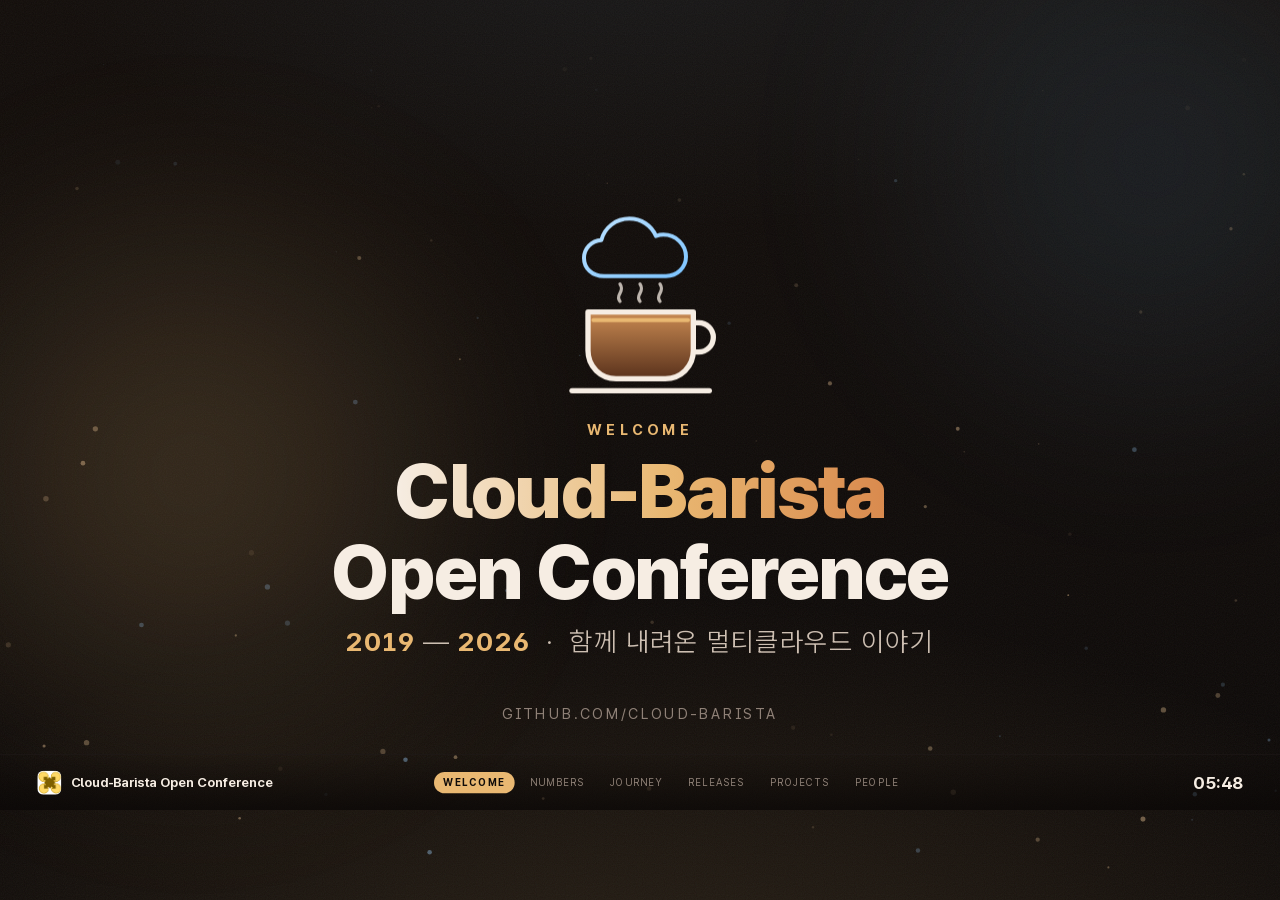
==== index.html @ fbcf21e3 "Add Cloud-Barista conference opening loop animation A self-contained, offline-capable web show for t" ====
<!doctype html>
<html lang="ko">
<head>
  <meta charset="utf-8">
  <meta name="viewport" content="width=device-width, initial-scale=1">
  <title>Cloud-Barista Journey</title>
  <link rel="icon" href="assets/org.png">
  <link rel="stylesheet" href="css/show.css">
</head>
<body>
  <div id="bg"><div class="blob b1"></div><div class="blob b2"></div><canvas></canvas><div class="grain"></div></div>
  <div id="stage"><div id="hud"></div></div>
  <div id="loading">LOADING</div>

  <script src="config.js"></script>
  <script src="data/data.js"></script>
  <script src="data/curated.js"></script>
  <script src="js/engine.js"></script>
  <script src="js/model.js"></script>
  <script src="js/scenes.js"></script>
  <script>
    (function () {
      if (!window.CB_GITHUB) {
        document.getElementById("loading").textContent = "data/data.js 가 없습니다 — python3 scripts/collect.py 를 먼저 실행하세요";
        return;
      }
      const model = ShowModel.build(window.CB_GITHUB, window.CB_CURATED);
      const show = ShowScenes.build(model, window.CB_CONFIG);
      Show.run({ cfg: window.CB_CONFIG, ...show });
    })();
  </script>
</body>
</html>
---- css/show.css ----
@font-face {
  font-family: "Pretendard";
  src: url("../assets/fonts/PretendardVariable.woff2") format("woff2-variations");
  font-weight: 45 920;
  font-display: block;
}

@property --glow {
  syntax: "<color>";
  inherits: true;
  initial-value: #e9b872;
}

:root {
  --bg: #0f0b09;
  --bg-2: #1a120d;
  --ink: #f6ede3;
  --ink-2: #cdbfb2;
  --ink-3: #8f8177;
  --line: rgba(246, 237, 227, 0.12);
  --line-2: rgba(246, 237, 227, 0.06);
  --card: rgba(246, 237, 227, 0.045);
  --crema: #e9b872;
  --caramel: #d98a4e;
  --cloud: #7cc4ff;
  --accent: var(--crema);
  --glow: #e9b872;
  --ease-out: cubic-bezier(0.16, 1, 0.3, 1);
  --font: "Pretendard", "Apple SD Gothic Neo", "Noto Sans KR", system-ui, sans-serif;
  --mono: ui-monospace, "SF Mono", Menlo, Consolas, monospace;
  transition: --glow 2.4s ease;
}

* { box-sizing: border-box; margin: 0; padding: 0; }

html, body {
  width: 100%;
  height: 100%;
  overflow: hidden;
  background: var(--bg);
  color: var(--ink);
  font-family: var(--font);
  -webkit-font-smoothing: antialiased;
  font-feature-settings: "ss06";
  word-break: keep-all;
}

body.idle { cursor: none; }

/* ---------- background ---------- */
#bg {
  position: fixed;
  inset: 0;
  overflow: hidden;
  background:
    radial-gradient(120% 90% at 50% 120%, color-mix(in oklab, var(--glow) 16%, transparent), transparent 60%),
    radial-gradient(80% 60% at 50% -10%, rgba(124, 196, 255, 0.07), transparent 60%),
    linear-gradient(180deg, #120d0a 0%, var(--bg) 55%, #0b0807 100%);
}
#bg .blob {
  position: absolute;
  width: 60vmax;
  height: 60vmax;
  border-radius: 50%;
  filter: blur(80px);
  opacity: 0.22;
  will-change: transform;
}
#bg .blob.b1 { background: radial-gradient(circle, var(--glow), transparent 65%); left: -15vmax; top: 10vh; animation: drift1 46s ease-in-out infinite alternate; }
#bg .blob.b2 { background: radial-gradient(circle, #7cc4ff, transparent 65%); right: -20vmax; top: -25vh; opacity: 0.12; animation: drift2 58s ease-in-out infinite alternate; }
#bg canvas { position: absolute; inset: 0; width: 100%; height: 100%; }
#bg .grain {
  position: absolute;
  inset: 0;
  opacity: 0.06;
  background-image: url("data:image/svg+xml;utf8,<svg xmlns='http://www.w3.org/2000/svg' width='160' height='160'><filter id='n'><feTurbulence type='fractalNoise' baseFrequency='0.9' numOctaves='2' stitchTiles='stitch'/></filter><rect width='100%' height='100%' filter='url(%23n)'/></svg>");
}
@keyframes drift1 { to { transform: translate(30vw, -20vh) scale(1.2); } }
@keyframes drift2 { to { transform: translate(-25vw, 30vh) scale(0.9); } }

/* ---------- stage (fixed 1920x1080, scaled to fit) ---------- */
#stage {
  position: absolute;
  left: 50%;
  top: 50%;
  width: 1920px;
  height: 1080px;
  transform-origin: 0 0;
}
.scene {
  position: absolute;
  inset: 0;
  padding: 88px 104px 120px;
}

/* ---------- loading ---------- */
#loading {
  position: fixed;
  inset: 0;
  display: grid;
  place-items: center;
  color: var(--ink-3);
  font-size: 18px;
  letter-spacing: 0.3em;
  transition: opacity 0.6s;
}

/* ---------- HUD ---------- */
#hud {
  position: absolute;
  left: 0;
  right: 0;
  bottom: 0;
  height: 84px;
  padding: 0 56px;
  display: flex;
  align-items: center;
  gap: 28px;
  font-size: 20px;
  color: var(--ink-2);
  border-top: 1px solid var(--line-2);
  background: linear-gradient(0deg, rgba(10, 7, 6, 0.75), rgba(10, 7, 6, 0));
  z-index: 10;
  transition: opacity 0.6s;
}
#hud.hidden { opacity: 0; }
#hud .brand { display: flex; align-items: center; gap: 14px; font-weight: 650; color: var(--ink); white-space: nowrap; }
#hud .brand img { width: 36px; height: 36px; border-radius: 9px; }
#hud .brand .sub { font-weight: 450; color: var(--ink-3); }
#hud .sections { flex: 1; display: flex; justify-content: center; gap: 10px; }
#hud .sections span {
  font-size: 15px;
  letter-spacing: 0.14em;
  text-transform: uppercase;
  padding: 7px 14px;
  border-radius: 999px;
  color: var(--ink-3);
  transition: color 0.5s, background 0.5s;
}
#hud .sections span.on { color: var(--bg); background: var(--accent); font-weight: 700; }
#hud .clock { font-variant-numeric: tabular-nums; white-space: nowrap; text-align: right; min-width: 260px; }
#hud .clock b { color: var(--ink); font-weight: 700; font-size: 26px; margin-left: 10px; }
#hud .paused { color: var(--crema); letter-spacing: 0.2em; font-size: 14px; display: none; }
#hud.is-paused .paused { display: inline; }

/* ---------- shared type ---------- */
.kicker {
  font-size: 22px;
  font-weight: 700;
  letter-spacing: 0.32em;
  text-transform: uppercase;
  color: var(--accent);
}
.h1 { font-size: 76px; font-weight: 800; letter-spacing: -0.02em; line-height: 1.12; }
.h2 { font-size: 56px; font-weight: 780; letter-spacing: -0.02em; line-height: 1.15; }
.lead { font-size: 30px; font-weight: 450; color: var(--ink-2); line-height: 1.45; }
.muted { color: var(--ink-3); }
.mono { font-family: var(--mono); }
.num { font-variant-numeric: tabular-nums; }

.head { display: flex; flex-direction: column; gap: 14px; }
.head .h1, .head .h2 { margin-top: 2px; }

/* avatar */
.av {
  position: relative;
  border-radius: 50%;
  overflow: hidden;
  background: #2a201a;
  flex: none;
  box-shadow: 0 0 0 2px rgba(246, 237, 227, 0.14);
}
.av img { width: 100%; height: 100%; object-fit: cover; display: block; }
.av .ini {
  position: absolute; inset: 0; display: grid; place-items: center;
  font-weight: 700; color: var(--ink-2);
}

/* cup icon */
.cup { display: block; overflow: visible; }
.cup .steam path { animation: steam 3.2s ease-in-out infinite; transform-box: fill-box; }
.cup .steam path:nth-child(2) { animation-delay: -1.1s; }
.cup .steam path:nth-child(3) { animation-delay: -2.2s; }
@keyframes steam {
  0% { opacity: 0; transform: translateY(6px) scaleY(0.8); }
  40% { opacity: 0.9; }
  100% { opacity: 0; transform: translateY(-10px) scaleY(1.1); }
}

/* ---------- intro / outro ---------- */
.s-intro, .s-outro { display: flex; flex-direction: column; align-items: center; justify-content: center; text-align: center; gap: 22px; padding-bottom: 150px; }
.s-intro .hero-cup, .s-outro .hero-cup { width: 300px; height: 300px; margin-bottom: 8px; }
.s-intro .title { font-size: 112px; font-weight: 850; letter-spacing: -0.03em; line-height: 1.05; }
.s-intro .title .w { display: inline-block; white-space: pre; }
.s-intro .title .grad, .s-outro .grad {
  background: linear-gradient(90deg, #f6ede3 0%, var(--crema) 55%, var(--caramel) 100%);
  -webkit-background-clip: text; background-clip: text; color: transparent;
}
.s-intro .meta { font-size: 30px; color: var(--ink-2); font-weight: 500; display: flex; gap: 22px; align-items: center; }
.s-intro .meta .dot { width: 6px; height: 6px; border-radius: 50%; background: var(--ink-3); }
.s-intro .years { font-size: 40px; font-weight: 300; color: var(--ink-2); letter-spacing: 0.04em; }
.s-intro .years b { font-weight: 700; color: var(--crema); }
.s-intro .url { position: absolute; bottom: 132px; font-size: 22px; letter-spacing: 0.18em; color: var(--ink-3); }

.s-outro .big { font-size: 96px; font-weight: 820; letter-spacing: -0.02em; line-height: 1.1; }
.s-outro .count { font-size: 150px; font-weight: 800; font-variant-numeric: tabular-nums; letter-spacing: -0.02em; color: var(--crema); line-height: 1; }
.s-outro .thanks { font-size: 30px; color: var(--ink-2); }
.s-outro .thanks b { color: var(--ink); }
.s-outro .faces { display: flex; justify-content: center; margin-top: 10px; }
.s-outro .faces .av { width: 56px; height: 56px; margin-left: -12px; box-shadow: 0 0 0 3px var(--bg); }

/* ---------- numbers ---------- */
.s-numbers .grid {
  margin-top: 64px;
  display: grid;
  grid-template-columns: repeat(3, 1fr);
  gap: 28px;
}
.stat {
  position: relative;
  padding: 40px 44px 36px;
  border-radius: 28px;
  background: var(--card);
  border: 1px solid var(--line-2);
  overflow: hidden;
}
.stat::before {
  content: ""; position: absolute; left: 0; top: 0; bottom: 0; width: 5px;
  background: var(--tint, var(--crema)); opacity: 0.9;
}
.stat .v { font-size: 124px; font-weight: 800; letter-spacing: -0.03em; line-height: 1; font-variant-numeric: tabular-nums; }
.stat .v small { font-size: 52px; font-weight: 700; margin-left: 6px; color: var(--ink-2); }
.stat .k { margin-top: 18px; font-size: 32px; font-weight: 700; }
.stat .d { margin-top: 8px; font-size: 22px; color: var(--ink-3); }

/* ---------- activity chart ---------- */
.s-activity .top { display: flex; justify-content: space-between; align-items: flex-end; }
.s-activity .total { text-align: right; }
.s-activity .total .v { font-size: 88px; font-weight: 800; font-variant-numeric: tabular-nums; letter-spacing: -0.02em; line-height: 1; }
.s-activity .total .k { font-size: 22px; color: var(--ink-3); margin-top: 8px; }
.s-activity .total .when { color: var(--crema); font-weight: 700; }
.s-activity svg { position: absolute; left: 0; top: 0; overflow: visible; }
.s-activity .axis text { fill: var(--ink-3); font-size: 20px; font-family: var(--font); }
.s-activity .axis .year { fill: var(--ink-2); font-size: 24px; font-weight: 650; }
.s-activity .grid line { stroke: rgba(246, 237, 227, 0.08); stroke-width: 1; }
.s-activity .rel line { stroke: rgba(246, 237, 227, 0.22); stroke-width: 1.5; stroke-dasharray: 3 6; }
.s-activity .rel text { font-family: var(--font); }
.s-activity .rel .rn { fill: var(--ink); font-size: 21px; font-weight: 700; }
.s-activity .rel .rv { fill: var(--ink-3); font-size: 16px; font-weight: 500; }
.s-activity .peak text { fill: var(--ink); font-size: 22px; font-weight: 650; font-family: var(--font); }

/* ---------- year ---------- */
.s-year .strip {
  position: absolute; left: 104px; right: 104px; top: 64px; height: 40px;
  display: flex; justify-content: space-between; align-items: center;
}
.s-year .strip::before { content: ""; position: absolute; left: 0; right: 0; top: 50%; height: 1px; background: var(--line); }
.s-year .strip span {
  position: relative; font-size: 20px; font-weight: 600; color: var(--ink-3);
  padding: 4px 14px; border-radius: 999px; background: var(--bg-2); font-variant-numeric: tabular-nums;
}
.s-year .strip span.past { color: var(--ink-2); }
.s-year .strip span.on { color: var(--bg); background: var(--accent); font-weight: 800; }
.s-year .cols { position: absolute; left: 104px; right: 104px; top: 150px; bottom: 120px; display: grid; grid-template-columns: 640px 1fr; gap: 72px; }
.s-year .left { display: flex; flex-direction: column; }
.s-year .yr { font-size: 236px; font-weight: 850; letter-spacing: -0.05em; line-height: 0.9; display: flex; overflow: hidden; padding-bottom: 12px; }
.s-year .yr span { display: inline-block; background: linear-gradient(180deg, var(--ink) 20%, var(--accent)); -webkit-background-clip: text; background-clip: text; color: transparent; }
.s-year .era { margin-top: 18px; font-size: 52px; font-weight: 780; letter-spacing: -0.02em; line-height: 1.2; }
.s-year .line { margin-top: 16px; font-size: 26px; color: var(--ink-2); line-height: 1.5; }
.s-year .rels { margin-top: 32px; display: flex; flex-direction: column; gap: 14px; }
.rel-chip { display: flex; align-items: center; gap: 18px; padding: 14px 22px 14px 16px; border-radius: 20px; background: var(--card); border: 1px solid var(--line-2); }
.rel-chip .cup { width: 54px; height: 54px; }
.rel-chip .nm { font-size: 30px; font-weight: 750; }
.rel-chip .ko { font-size: 20px; color: var(--ink-3); margin-left: 8px; font-weight: 500; }
.rel-chip .vd { margin-left: auto; text-align: right; font-size: 20px; color: var(--ink-2); font-variant-numeric: tabular-nums; }
.rel-chip .vd b { display: block; font-size: 24px; color: var(--ink); }
.s-year .confs { margin-top: 16px; display: flex; flex-wrap: wrap; gap: 10px; }
.conf-chip { font-size: 18px; padding: 8px 16px; border-radius: 999px; border: 1px solid var(--line); color: var(--ink-2); }
.conf-chip b { color: var(--accent); margin-right: 6px; }
.conf-chip.now { border-color: var(--accent); color: var(--ink); }

.s-year .right { display: flex; flex-direction: column; gap: 22px; min-height: 0; }
.sec-h { display: flex; align-items: baseline; gap: 16px; font-size: 22px; font-weight: 700; letter-spacing: 0.2em; text-transform: uppercase; color: var(--ink-3); }
.sec-h b { font-size: 40px; letter-spacing: 0; color: var(--ink); font-variant-numeric: tabular-nums; }
.sec-h .rule { flex: 1; height: 1px; background: var(--line); align-self: center; }
.s-year .repos { display: grid; grid-template-columns: 1fr 1fr; gap: 12px 28px; }
.repo-row { min-width: 0; display: flex; flex-direction: column; gap: 4px; padding: 12px 0 12px 20px; border-left: 3px solid var(--fam, var(--accent)); }
.repo-row .t { font-size: 26px; font-weight: 750; display: flex; align-items: baseline; gap: 12px; white-space: nowrap; min-width: 0; }
.repo-row .t .s { font-size: 16px; font-weight: 500; color: var(--ink-3); font-family: var(--mono); overflow: hidden; text-overflow: ellipsis; }
.repo-row .d { font-size: 19px; color: var(--ink-2); white-space: nowrap; overflow: hidden; text-overflow: ellipsis; }
.more { font-size: 20px; color: var(--ink-3); }
.s-year .people { display: flex; flex-wrap: wrap; gap: 18px 14px; align-content: flex-start; }
.person { display: flex; flex-direction: column; align-items: center; gap: 8px; width: var(--cell, 96px); }
.person .n { font-size: 15px; color: var(--ink-2); max-width: 100%; white-space: nowrap; overflow: hidden; text-overflow: ellipsis; text-align: center; }

/* ---------- menu board ---------- */
.s-menu .board {
  margin-top: 44px;
  display: grid; grid-template-columns: 1fr 1fr; gap: 80px;
  padding: 44px 60px;
  border-radius: 32px;
  background: linear-gradient(180deg, rgba(40, 46, 40, 0.55), rgba(26, 30, 26, 0.55));
  border: 1px solid rgba(246, 237, 227, 0.1);
  box-shadow: inset 0 0 120px rgba(0, 0, 0, 0.35);
}
.s-menu .col h3 { font-size: 26px; font-weight: 800; letter-spacing: 0.3em; color: var(--crema); margin-bottom: 18px; display: flex; justify-content: space-between; }
.s-menu .col h3 span { color: var(--ink-3); letter-spacing: 0.1em; font-weight: 600; font-size: 20px; }
.s-menu .item { display: flex; align-items: center; gap: 18px; padding: 9px 0; }
.s-menu .item .cup { width: 52px; height: 52px; }
.s-menu .item .nm { font-size: 32px; font-weight: 750; white-space: nowrap; }
.s-menu .item .ko { font-size: 19px; color: var(--ink-3); margin-left: 4px; white-space: nowrap; }
.s-menu .item .lead-dots { flex: 1; border-bottom: 2px dotted rgba(246, 237, 227, 0.18); transform: translateY(8px); min-width: 20px; }
.s-menu .item .v { font-size: 28px; font-weight: 700; font-variant-numeric: tabular-nums; }
.s-menu .item .dt { font-size: 19px; color: var(--ink-3); font-variant-numeric: tabular-nums; min-width: 84px; text-align: right; }
.s-menu .item.latest .nm { color: var(--rc); }
.s-menu .badge { font-size: 14px; font-weight: 800; letter-spacing: 0.16em; padding: 5px 10px; border-radius: 8px; background: var(--rc); color: var(--bg); }
.s-menu .foot { margin-top: 26px; font-size: 22px; color: var(--ink-3); text-align: center; }

/* ---------- family ---------- */
.s-family .head { flex-direction: row; align-items: flex-end; justify-content: space-between; }
.s-family .head .l { display: flex; flex-direction: column; gap: 12px; max-width: 1300px; }
.s-family .head .r { text-align: right; font-size: 22px; color: var(--ink-3); white-space: nowrap; }
.s-family .head .r b { display: block; font-size: 64px; color: var(--ink); font-weight: 800; font-variant-numeric: tabular-nums; line-height: 1; }
.s-family .cards { position: absolute; left: 104px; right: 104px; top: 330px; bottom: 120px; display: grid; gap: 22px; }
.card {
  position: relative;
  display: flex; flex-direction: column;
  padding: 26px 28px 22px;
  border-radius: 24px;
  background: var(--card);
  border: 1px solid var(--line-2);
  overflow: hidden;
  transition: border-color 0.5s, background 0.5s, transform 0.5s var(--ease-out);
}
.card::before { content: ""; position: absolute; left: 0; right: 0; top: 0; height: 4px; background: var(--fam); opacity: 0.85; }
.card.lit { border-color: color-mix(in oklab, var(--fam) 70%, transparent); background: color-mix(in oklab, var(--fam) 9%, transparent); transform: translateY(-6px); }
.card .t { font-size: 32px; font-weight: 780; letter-spacing: -0.01em; display: flex; align-items: center; gap: 12px; white-space: nowrap; min-width: 0; }
.card .t .tt { overflow: hidden; text-overflow: ellipsis; min-width: 0; }
.card .t .tag { flex: none; }
.card .tag.new { color: var(--bg); background: var(--fam); border-color: transparent; }
.card > .m { margin-top: 6px; }
.card .d { margin-top: 14px; font-size: 21px; color: var(--ink-2); line-height: 1.45; display: -webkit-box; -webkit-line-clamp: 2; -webkit-box-orient: vertical; overflow: hidden; }
.card .f { margin-top: auto; padding-top: 14px; display: flex; align-items: center; justify-content: space-between; gap: 12px; }
.card .stack { display: flex; align-items: center; padding-left: 10px; }
.card .stack .av { width: 40px; height: 40px; margin-left: -10px; box-shadow: 0 0 0 3px #19120e; }
.card .stack .plus { margin-left: 10px; font-size: 18px; color: var(--ink-3); font-weight: 600; }
.card .m { font-size: 18px; color: var(--ink-3); white-space: nowrap; overflow: hidden; text-overflow: ellipsis; font-variant-numeric: tabular-nums; }
.card .m b { color: var(--ink-2); font-weight: 650; }
.card .cnt { font-size: 17px; color: var(--ink-3); white-space: nowrap; }
.tag { font-size: 12px; font-weight: 800; letter-spacing: 0.14em; padding: 4px 8px; border-radius: 6px; border: 1px solid var(--line); color: var(--ink-3); }
.cards.compact .card { padding: 20px 22px 18px; }
.cards.compact .card .t { font-size: 25px; }
.cards.compact .card .d { font-size: 18px; margin-top: 8px; }
.cards.compact .card .stack .av { width: 32px; height: 32px; }

/* ---------- spotlight ---------- */
.s-spot { display: grid; grid-template-columns: 720px 1fr; gap: 96px; padding-top: 110px; }
.s-spot .l { display: flex; flex-direction: column; gap: 18px; }
.s-spot .name { font-size: 104px; font-weight: 850; letter-spacing: -0.03em; line-height: 1.05; margin-top: 6px; white-space: nowrap; }
.s-spot .desc { font-size: 32px; color: var(--ink-2); line-height: 1.45; margin-top: 8px; }
.s-spot .facts { margin-top: 36px; display: grid; grid-template-columns: 1fr 1fr; gap: 26px 32px; }
.s-spot .fact .v { font-size: 64px; font-weight: 800; font-variant-numeric: tabular-nums; line-height: 1; letter-spacing: -0.02em; }
.s-spot .fact .k { font-size: 21px; color: var(--ink-3); margin-top: 8px; }
.s-spot .r { display: flex; flex-direction: column; }
.s-spot .bars { margin-top: 28px; display: flex; flex-direction: column; gap: 14px; }
.bar-row { display: grid; grid-template-columns: 52px 250px 1fr; align-items: center; gap: 18px; }
.bar-row .av { width: 52px; height: 52px; }
.bar-row .who { min-width: 0; }
.bar-row .who .n { font-size: 23px; font-weight: 700; white-space: nowrap; overflow: hidden; text-overflow: ellipsis; }
.bar-row .who .l2 { font-size: 15px; color: var(--ink-3); font-family: var(--mono); white-space: nowrap; overflow: hidden; text-overflow: ellipsis; }
.bar-row .track { position: relative; height: 18px; display: flex; align-items: center; gap: 14px; }
.bar-row .fill { height: 18px; border-radius: 0 4px 4px 0; background: var(--fam, var(--crema)); width: 0; }
.bar-row .val { font-size: 21px; color: var(--ink-2); font-variant-numeric: tabular-nums; white-space: nowrap; font-weight: 600; }

/* ---------- wall ---------- */
.s-wall .head { flex-direction: row; justify-content: space-between; align-items: flex-end; }
.s-wall .ticker { text-align: right; }
.s-wall .ticker .y { font-size: 96px; font-weight: 850; color: var(--crema); font-variant-numeric: tabular-nums; line-height: 1; letter-spacing: -0.03em; }
.s-wall .ticker .c { font-size: 22px; color: var(--ink-3); margin-top: 6px; font-variant-numeric: tabular-nums; }
.s-wall .wall { position: absolute; left: 104px; right: 104px; top: 280px; bottom: 112px; }
.s-wall .wall .av { position: absolute; transition: transform 0.6s var(--ease-out), opacity 0.6s, box-shadow 0.6s; }
.s-wall .wall.focus .av { opacity: 0.35; }
.s-wall .wall.focus .av.hot { opacity: 1; transform: scale(1.7); z-index: 2; box-shadow: 0 0 0 3px var(--crema), 0 12px 40px rgba(0, 0, 0, 0.6); }
.s-wall .tag-card {
  position: absolute; z-index: 5; pointer-events: none;
  padding: 16px 24px; border-radius: 18px;
  background: rgba(24, 17, 13, 0.94); border: 1px solid rgba(233, 184, 114, 0.45);
  box-shadow: 0 18px 50px rgba(0, 0, 0, 0.55);
  white-space: nowrap;
  transition: opacity 0.4s;
}
.s-wall .tag-card .n { font-size: 30px; font-weight: 780; }
.s-wall .tag-card .l { font-size: 18px; color: var(--ink-3); font-family: var(--mono); margin-top: 2px; }
.s-wall .tag-card .m { font-size: 19px; color: var(--ink-2); margin-top: 8px; }
.s-wall .tag-card .m b { color: var(--crema); }
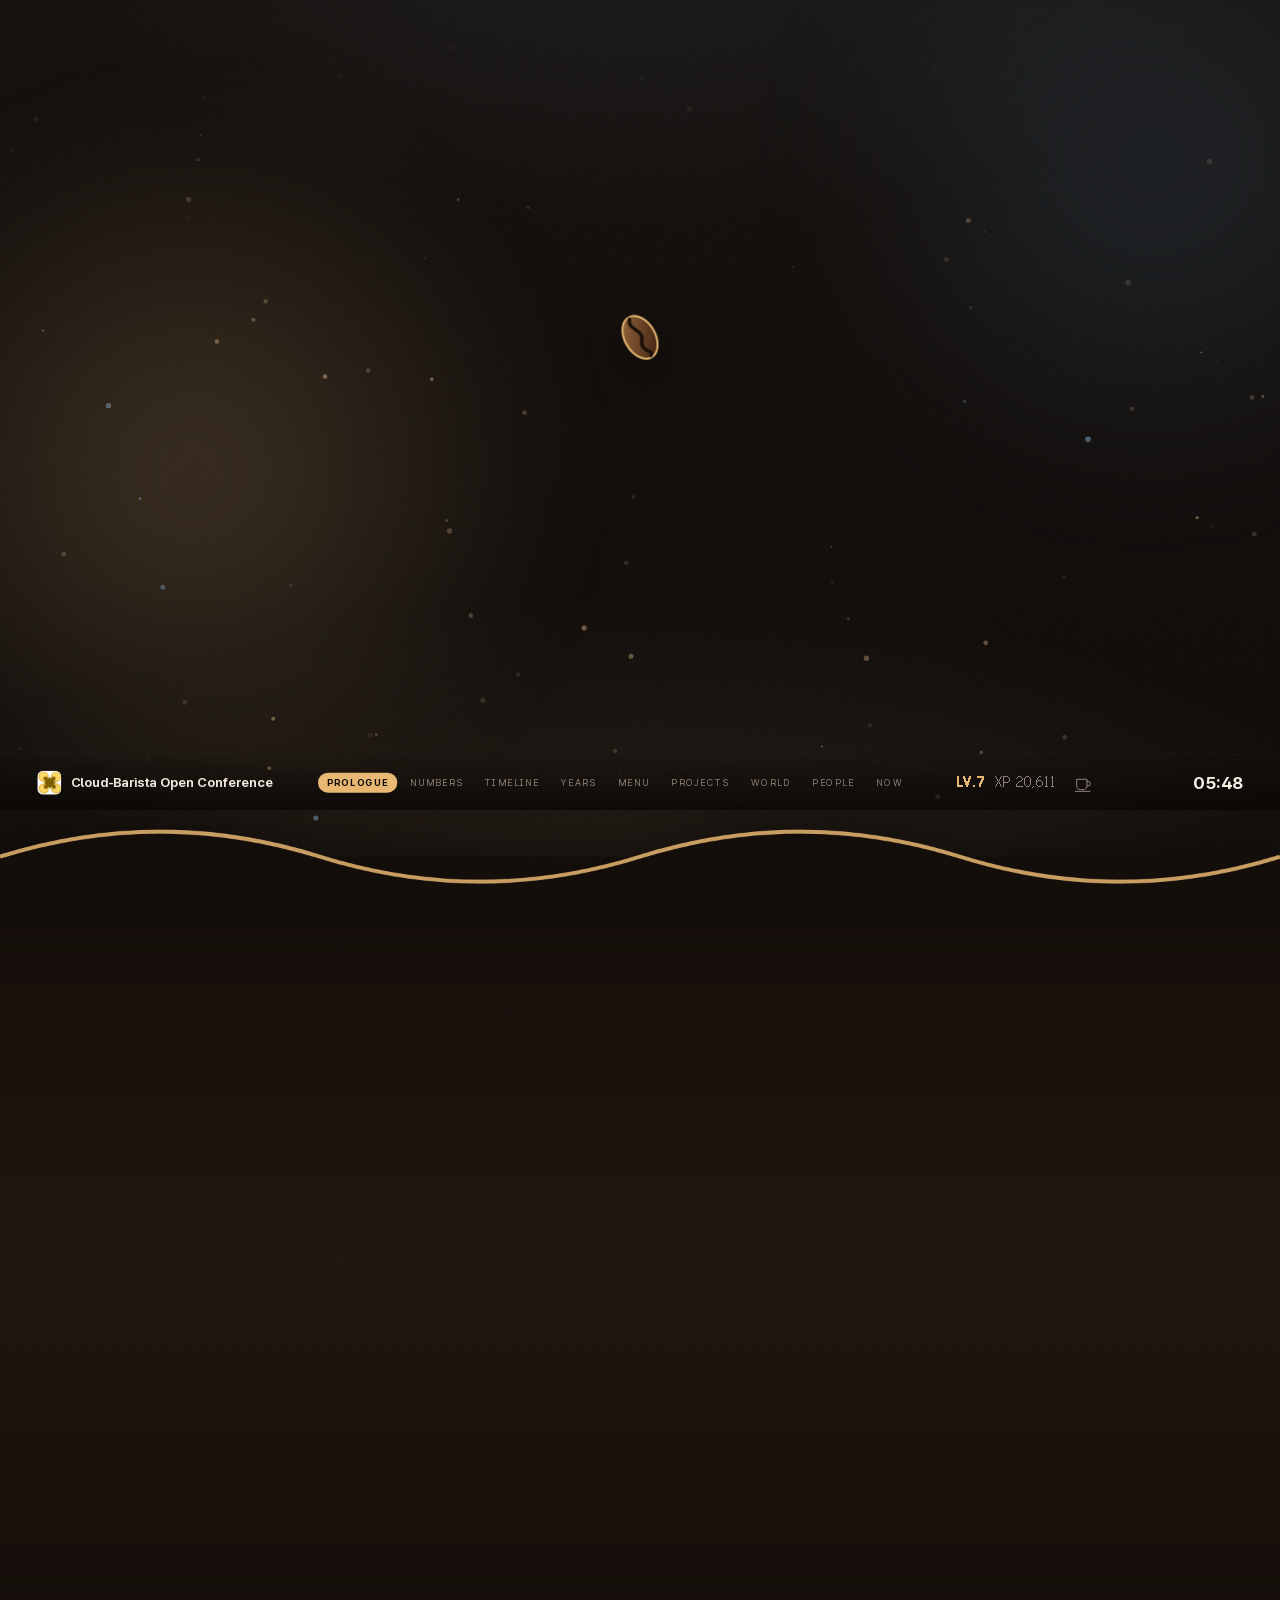
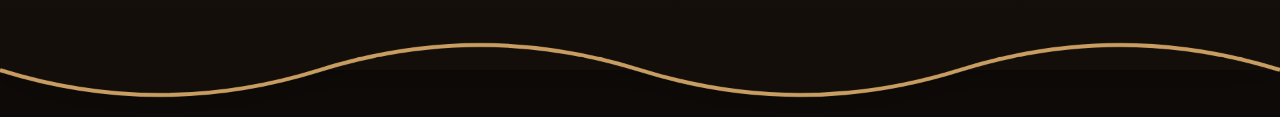
==== commit da1fe829: "Turn the show into a game: Cloud-Barista World and RPG framing - New "Cloud-Barista World" scene (js" ====
--- a/index.html
+++ b/index.html
@@ -17,6 +17,7 @@
   <script src="data/curated.js"></script>
   <script src="js/engine.js"></script>
   <script src="js/model.js"></script>
+  <script src="js/world.js"></script>
   <script src="js/scenes.js"></script>
   <script>
     (function () {
--- a/css/show.css
+++ b/css/show.css
@@ -4,6 +4,10 @@
   font-weight: 45 920;
   font-display: block;
 }
+
+/* Korean pixel font for the game UI (Galmuri, OFL-1.1) */
+@font-face { font-family: "Galmuri11"; src: url("../assets/fonts/Galmuri11.woff2") format("woff2"); font-weight: 400; font-display: block; }
+@font-face { font-family: "Galmuri11"; src: url("../assets/fonts/Galmuri11-Bold.woff2") format("woff2"); font-weight: 700; font-display: block; }
 
 @property --glow {
   syntax: "<color>";
@@ -77,6 +81,7 @@
 }
 @keyframes drift1 { to { transform: translate(30vw, -20vh) scale(1.2); } }
 @keyframes drift2 { to { transform: translate(-25vw, 30vh) scale(0.9); } }
+@keyframes blink { 50% { opacity: 0; } }
 
 /* ---------- stage (fixed 1920x1080, scaled to fit) ---------- */
 #stage {
@@ -92,6 +97,23 @@
   inset: 0;
   padding: 88px 104px 120px;
 }
+
+/* ---------- liquid wipe ---------- */
+#wipe {
+  position: absolute;
+  left: 0;
+  top: 0;
+  width: 1920px;
+  z-index: 20;
+  pointer-events: none;
+  will-change: transform;
+  filter: drop-shadow(0 -10px 40px rgba(0, 0, 0, 0.5));
+}
+#wipe .wave { display: block; width: 1920px; height: 140px; }
+#wipe .wave path { fill: #140e0a; }
+#wipe .wave .foam { stroke: var(--crema); stroke-width: 6; stroke-opacity: 0.85; }
+#wipe .wave.flip { transform: scaleY(-1); }
+#wipe .body { height: 1080px; background: linear-gradient(180deg, #140e0a, #221710 50%, #140e0a); }
 
 /* ---------- loading ---------- */
 #loading {
@@ -115,7 +137,7 @@
   padding: 0 56px;
   display: flex;
   align-items: center;
-  gap: 28px;
+  gap: 24px;
   font-size: 20px;
   color: var(--ink-2);
   border-top: 1px solid var(--line-2);
@@ -127,36 +149,64 @@
 #hud .brand { display: flex; align-items: center; gap: 14px; font-weight: 650; color: var(--ink); white-space: nowrap; }
 #hud .brand img { width: 36px; height: 36px; border-radius: 9px; }
 #hud .brand .sub { font-weight: 450; color: var(--ink-3); }
-#hud .sections { flex: 1; display: flex; justify-content: center; gap: 10px; }
+#hud .sections { flex: 1; display: flex; justify-content: center; gap: 6px; }
 #hud .sections span {
-  font-size: 15px;
+  font-size: 14px;
   letter-spacing: 0.14em;
   text-transform: uppercase;
-  padding: 7px 14px;
+  padding: 7px 13px;
   border-radius: 999px;
   color: var(--ink-3);
   transition: color 0.5s, background 0.5s;
+  white-space: nowrap;
 }
 #hud .sections span.on { color: var(--bg); background: var(--accent); font-weight: 700; }
-#hud .clock { font-variant-numeric: tabular-nums; white-space: nowrap; text-align: right; min-width: 260px; }
+#hud .hudcup { width: 32px; height: 32px; color: var(--ink-3); flex: none; }
+#hud .hudcup .lq { fill: var(--accent); transition: transform 1.2s var(--ease-out), fill 0.6s; }
+#hud .clock { font-variant-numeric: tabular-nums; white-space: nowrap; text-align: right; min-width: 200px; }
 #hud .clock b { color: var(--ink); font-weight: 700; font-size: 26px; margin-left: 10px; }
 #hud .paused { color: var(--crema); letter-spacing: 0.2em; font-size: 14px; display: none; }
 #hud.is-paused .paused { display: inline; }
 
 /* ---------- shared type ---------- */
 .kicker {
+  font-family: "Galmuri11", var(--font);
   font-size: 22px;
   font-weight: 700;
-  letter-spacing: 0.32em;
+  letter-spacing: 0.22em;
   text-transform: uppercase;
   color: var(--accent);
 }
+#hud .lv { font-family: "Galmuri11", var(--font); font-size: 18px; color: var(--ink-3); white-space: nowrap; }
+#hud .lv b { color: var(--accent); font-weight: 700; margin-right: 6px; }
+
+/* game bits */
+.s-year .yrbox { position: relative; }
+.s-year .stamp {
+  position: absolute; left: 150px; top: 60px; opacity: 0;
+  font-family: "Galmuri11", var(--font); font-weight: 700; font-size: 66px; letter-spacing: 0.06em;
+  color: #ff7a9a; padding: 6px 22px; border: 6px solid #ff7a9a; border-radius: 14px;
+  transform: rotate(-12deg); text-shadow: 3px 3px 0 #3b1a22; box-shadow: 6px 6px 0 rgba(0, 0, 0, 0.45);
+  background: rgba(15, 11, 9, 0.55);
+}
+.s-prologue .press { font-family: "Galmuri11", var(--font); font-weight: 700; font-size: 28px; letter-spacing: 0.12em; color: #ffd36b; animation: blink 1.1s steps(1) infinite; margin-top: 10px; }
+.s-outro .tbc { font-family: "Galmuri11", var(--font); font-weight: 700; font-size: 30px; letter-spacing: 0.14em; color: #ffd36b; margin-top: 14px; animation: blink 1.2s steps(1) infinite; }
+.s-outro .ttl .next { font-family: "Galmuri11", var(--font); color: var(--crema); margin-right: 6px; }
+.s-crew .face { position: relative; }
+.s-crew .lv { position: absolute; left: 12px; top: 12px; font-family: "Galmuri11", var(--font); font-weight: 700; font-size: 16px; color: var(--bg); background: var(--crema); padding: 3px 8px; border-radius: 6px; box-shadow: 2px 2px 0 #3b2a1c; }
+.s-crew .cls { position: absolute; right: 12px; top: 12px; font-family: "Galmuri11", var(--font); font-size: 15px; color: var(--ink-2); }
+.s-crew .xp { width: 80%; height: 8px; margin-top: 8px; border-radius: 4px; background: rgba(246, 237, 227, 0.12); overflow: hidden; }
+.s-crew .xp i { display: block; height: 100%; background: linear-gradient(90deg, var(--crema), #ffd36b); border-radius: 4px; }
 .h1 { font-size: 76px; font-weight: 800; letter-spacing: -0.02em; line-height: 1.12; }
 .h2 { font-size: 56px; font-weight: 780; letter-spacing: -0.02em; line-height: 1.15; }
 .lead { font-size: 30px; font-weight: 450; color: var(--ink-2); line-height: 1.45; }
 .muted { color: var(--ink-3); }
 .mono { font-family: var(--mono); }
 .num { font-variant-numeric: tabular-nums; }
+.grad {
+  background: linear-gradient(90deg, #f6ede3 0%, var(--crema) 55%, var(--caramel) 100%);
+  -webkit-background-clip: text; background-clip: text; color: transparent;
+}
 
 .head { display: flex; flex-direction: column; gap: 14px; }
 .head .h1, .head .h2 { margin-top: 2px; }
@@ -181,41 +231,40 @@
 .cup .steam path { animation: steam 3.2s ease-in-out infinite; transform-box: fill-box; }
 .cup .steam path:nth-child(2) { animation-delay: -1.1s; }
 .cup .steam path:nth-child(3) { animation-delay: -2.2s; }
+.cup.hero .pour { transition: none; }
 @keyframes steam {
   0% { opacity: 0; transform: translateY(6px) scaleY(0.8); }
   40% { opacity: 0.9; }
   100% { opacity: 0; transform: translateY(-10px) scaleY(1.1); }
 }
 
-/* ---------- intro / outro ---------- */
-.s-intro, .s-outro { display: flex; flex-direction: column; align-items: center; justify-content: center; text-align: center; gap: 22px; padding-bottom: 150px; }
-.s-intro .hero-cup, .s-outro .hero-cup { width: 300px; height: 300px; margin-bottom: 8px; }
-.s-intro .title { font-size: 112px; font-weight: 850; letter-spacing: -0.03em; line-height: 1.05; }
-.s-intro .title .w { display: inline-block; white-space: pre; }
-.s-intro .title .grad, .s-outro .grad {
-  background: linear-gradient(90deg, #f6ede3 0%, var(--crema) 55%, var(--caramel) 100%);
-  -webkit-background-clip: text; background-clip: text; color: transparent;
-}
-.s-intro .meta { font-size: 30px; color: var(--ink-2); font-weight: 500; display: flex; gap: 22px; align-items: center; }
-.s-intro .meta .dot { width: 6px; height: 6px; border-radius: 50%; background: var(--ink-3); }
-.s-intro .years { font-size: 40px; font-weight: 300; color: var(--ink-2); letter-spacing: 0.04em; }
-.s-intro .years b { font-weight: 700; color: var(--crema); }
-.s-intro .url { position: absolute; bottom: 132px; font-size: 22px; letter-spacing: 0.18em; color: var(--ink-3); }
-
-.s-outro .big { font-size: 96px; font-weight: 820; letter-spacing: -0.02em; line-height: 1.1; }
-.s-outro .count { font-size: 150px; font-weight: 800; font-variant-numeric: tabular-nums; letter-spacing: -0.02em; color: var(--crema); line-height: 1; }
-.s-outro .thanks { font-size: 30px; color: var(--ink-2); }
-.s-outro .thanks b { color: var(--ink); }
-.s-outro .faces { display: flex; justify-content: center; margin-top: 10px; }
-.s-outro .faces .av { width: 56px; height: 56px; margin-left: -12px; box-shadow: 0 0 0 3px var(--bg); }
-
-/* ---------- numbers ---------- */
-.s-numbers .grid {
-  margin-top: 64px;
-  display: grid;
-  grid-template-columns: repeat(3, 1fr);
-  gap: 28px;
-}
+/* ---------- prologue ---------- */
+.s-prologue .ph {
+  position: absolute; inset: 0;
+  display: flex; flex-direction: column; align-items: center; justify-content: center;
+  text-align: center; gap: 22px; padding-bottom: 140px;
+}
+.s-prologue .bean { width: 92px; height: 92px; margin-bottom: 30px; filter: drop-shadow(0 24px 30px rgba(0, 0, 0, 0.55)); }
+.s-prologue .term { display: flex; flex-direction: column; gap: 22px; font-family: var(--mono); font-size: 30px; color: var(--ink-2); text-align: left; }
+.s-prologue .term .line { display: flex; gap: 40px; opacity: 0; white-space: pre; }
+.s-prologue .term .d { color: var(--crema); font-weight: 600; min-width: 200px; font-variant-numeric: tabular-nums; }
+.s-prologue .term .line.typing .t::after { content: "▍"; color: var(--crema); margin-left: 2px; animation: blink 0.8s steps(1) infinite; }
+.s-prologue .since { font-size: 38px; font-weight: 400; color: var(--ink-2); }
+.s-prologue .since b { font-size: 54px; font-weight: 800; color: var(--ink); margin-right: 2px; }
+.s-prologue .hero-cup { width: 250px; height: 250px; margin: 4px 0 6px; }
+.s-prologue .title { font-size: 104px; font-weight: 850; letter-spacing: -0.03em; line-height: 1.05; }
+.s-prologue .title .w { display: inline-block; white-space: pre; }
+.s-prologue .meta { font-size: 30px; color: var(--ink-2); font-weight: 500; display: flex; gap: 22px; align-items: center; }
+.s-prologue .meta .dot { width: 6px; height: 6px; border-radius: 50%; background: var(--ink-3); }
+.s-prologue .years { font-size: 36px; font-weight: 300; color: var(--ink-2); letter-spacing: 0.04em; }
+.s-prologue .years b { font-weight: 700; color: var(--crema); }
+.s-prologue .url { position: absolute; bottom: 132px; font-size: 22px; letter-spacing: 0.18em; color: var(--ink-3); }
+
+/* ---------- numbers: what's in the cup ---------- */
+.s-cup .cols { margin-top: 36px; display: grid; grid-template-columns: 560px 1fr; gap: 56px; align-items: center; }
+.s-cup .cupcol { display: grid; place-items: center; }
+.s-cup .big-cup { width: 540px; height: 540px; filter: drop-shadow(0 30px 50px rgba(0, 0, 0, 0.45)); }
+.s-cup .grid { display: grid; grid-template-columns: 1fr 1fr; gap: 22px; }
 .stat {
   position: relative;
   padding: 40px 44px 36px;
@@ -232,8 +281,13 @@
 .stat .v small { font-size: 52px; font-weight: 700; margin-left: 6px; color: var(--ink-2); }
 .stat .k { margin-top: 18px; font-size: 32px; font-weight: 700; }
 .stat .d { margin-top: 8px; font-size: 22px; color: var(--ink-3); }
-
-/* ---------- activity chart ---------- */
+.s-cup .stat { padding: 28px 34px 26px; border-radius: 24px; }
+.s-cup .stat .v { font-size: 86px; }
+.s-cup .stat .v small { font-size: 36px; }
+.s-cup .stat .k { margin-top: 12px; font-size: 26px; }
+.s-cup .stat .d { font-size: 19px; }
+
+/* ---------- timeline chart ---------- */
 .s-activity .top { display: flex; justify-content: space-between; align-items: flex-end; }
 .s-activity .total { text-align: right; }
 .s-activity .total .v { font-size: 88px; font-weight: 800; font-variant-numeric: tabular-nums; letter-spacing: -0.02em; line-height: 1; }
@@ -249,6 +303,21 @@
 .s-activity .rel .rv { fill: var(--ink-3); font-size: 16px; font-weight: 500; }
 .s-activity .peak text { fill: var(--ink); font-size: 22px; font-weight: 650; font-family: var(--font); }
 
+/* ---------- where the work went ---------- */
+.s-shift svg { position: absolute; left: 0; top: 0; }
+.s-shift .seg { will-change: transform; }
+.s-shift .labels text { font-family: var(--font); }
+.s-shift .labels .yr { fill: var(--ink-2); font-size: 24px; font-weight: 650; }
+.s-shift .labels .tot { fill: var(--ink-3); font-size: 18px; font-weight: 500; font-variant-numeric: tabular-nums; }
+.s-shift .labels .pct { fill: #0f0b09; font-size: 18px; font-weight: 800; font-variant-numeric: tabular-nums; }
+.s-shift .legend { position: absolute; left: 150px; top: 270px; display: flex; gap: 24px; font-size: 17px; color: var(--ink-2); white-space: nowrap; }
+.s-shift .legend i { display: inline-block; width: 14px; height: 14px; border-radius: 4px; margin-right: 8px; vertical-align: -1px; }
+.s-shift .calls { position: absolute; right: 104px; top: 316px; width: 500px; display: flex; flex-direction: column; gap: 18px; }
+.s-shift .call { padding: 22px 28px 20px; border-radius: 20px; background: var(--card); border: 1px solid var(--line-2); }
+.s-shift .call .k { font-size: 15px; font-weight: 700; letter-spacing: 0.18em; text-transform: uppercase; color: var(--ink-3); }
+.s-shift .call .v { font-size: 56px; font-weight: 800; letter-spacing: -0.02em; margin-top: 6px; line-height: 1.1; font-variant-numeric: tabular-nums; }
+.s-shift .call .d { font-size: 18px; color: var(--ink-2); margin-top: 8px; line-height: 1.45; }
+
 /* ---------- year ---------- */
 .s-year .strip {
   position: absolute; left: 104px; right: 104px; top: 64px; height: 40px;
@@ -264,10 +333,21 @@
 .s-year .cols { position: absolute; left: 104px; right: 104px; top: 150px; bottom: 120px; display: grid; grid-template-columns: 640px 1fr; gap: 72px; }
 .s-year .left { display: flex; flex-direction: column; }
 .s-year .yr { font-size: 236px; font-weight: 850; letter-spacing: -0.05em; line-height: 0.9; display: flex; overflow: hidden; padding-bottom: 12px; }
-.s-year .yr span { display: inline-block; background: linear-gradient(180deg, var(--ink) 20%, var(--accent)); -webkit-background-clip: text; background-clip: text; color: transparent; }
+.s-year .yr { padding-bottom: 26px; padding-right: 20px; }
+.s-year .yr span {
+  display: inline-block; color: var(--ink);
+  /* chunky extrusion in the year's accent */
+  --ex: color-mix(in oklab, var(--accent) 55%, #1a110c);
+  text-shadow:
+    1px 1px 0 var(--ex), 2px 2px 0 var(--ex), 3px 3px 0 var(--ex), 4px 4px 0 var(--ex), 5px 5px 0 var(--ex),
+    6px 6px 0 var(--ex), 7px 7px 0 var(--ex), 8px 8px 0 var(--ex), 9px 9px 0 var(--ex), 10px 10px 0 var(--ex),
+    11px 11px 0 var(--ex), 12px 12px 0 var(--ex), 18px 22px 40px rgba(0, 0, 0, 0.55);
+}
+.s-year .cum { font-size: 19px; color: var(--ink-3); margin-top: 4px; font-variant-numeric: tabular-nums; }
+.s-year .cum b { color: var(--ink-2); font-weight: 700; }
 .s-year .era { margin-top: 18px; font-size: 52px; font-weight: 780; letter-spacing: -0.02em; line-height: 1.2; }
-.s-year .line { margin-top: 16px; font-size: 26px; color: var(--ink-2); line-height: 1.5; }
-.s-year .rels { margin-top: 32px; display: flex; flex-direction: column; gap: 14px; }
+.s-year .line { margin-top: 14px; font-size: 26px; color: var(--ink-2); line-height: 1.5; }
+.s-year .rels { margin-top: 28px; display: flex; flex-direction: column; gap: 14px; }
 .rel-chip { display: flex; align-items: center; gap: 18px; padding: 14px 22px 14px 16px; border-radius: 20px; background: var(--card); border: 1px solid var(--line-2); }
 .rel-chip .cup { width: 54px; height: 54px; }
 .rel-chip .nm { font-size: 30px; font-weight: 750; }
@@ -358,7 +438,11 @@
 .s-spot .l { display: flex; flex-direction: column; gap: 18px; }
 .s-spot .name { font-size: 104px; font-weight: 850; letter-spacing: -0.03em; line-height: 1.05; margin-top: 6px; white-space: nowrap; }
 .s-spot .desc { font-size: 32px; color: var(--ink-2); line-height: 1.45; margin-top: 8px; }
-.s-spot .facts { margin-top: 36px; display: grid; grid-template-columns: 1fr 1fr; gap: 26px 32px; }
+.s-spot .first { font-size: 20px; color: var(--ink-3); line-height: 1.5; }
+.s-spot .first .d { color: var(--crema); font-weight: 700; font-variant-numeric: tabular-nums; }
+.s-spot .first .q { color: var(--ink-2); }
+.s-spot .first .who { font-family: var(--mono); font-size: 17px; }
+.s-spot .facts { margin-top: 28px; display: grid; grid-template-columns: 1fr 1fr; gap: 26px 32px; }
 .s-spot .fact .v { font-size: 64px; font-weight: 800; font-variant-numeric: tabular-nums; line-height: 1; letter-spacing: -0.02em; }
 .s-spot .fact .k { font-size: 21px; color: var(--ink-3); margin-top: 8px; }
 .s-spot .r { display: flex; flex-direction: column; }
@@ -371,6 +455,35 @@
 .bar-row .track { position: relative; height: 18px; display: flex; align-items: center; gap: 14px; }
 .bar-row .fill { height: 18px; border-radius: 0 4px 4px 0; background: var(--fam, var(--crema)); width: 0; }
 .bar-row .val { font-size: 21px; color: var(--ink-2); font-variant-numeric: tabular-nums; white-space: nowrap; font-weight: 600; }
+
+/* ---------- constellation ---------- */
+.s-const .space {
+  position: absolute; inset: 0;
+  transform-origin: 50% 62%;
+  animation: sway 16s ease-in-out infinite alternate;
+}
+@keyframes sway {
+  from { transform: perspective(2200px) rotateX(9deg) rotateY(-2.5deg); }
+  to { transform: perspective(2200px) rotateX(9deg) rotateY(2.5deg); }
+}
+.s-const canvas { position: absolute; left: 0; top: 0; }
+.s-const .head { position: absolute; left: 104px; top: 88px; max-width: 900px; }
+.s-const .ticker { position: absolute; right: 104px; top: 76px; text-align: right; }
+.s-const .ticker .y { font-size: 124px; font-weight: 850; color: var(--crema); line-height: 1; letter-spacing: -0.03em; font-variant-numeric: tabular-nums; }
+.s-const .ticker .m { font-size: 28px; color: var(--ink-2); margin-top: 6px; font-variant-numeric: tabular-nums; }
+.s-const .ticker .c { font-size: 20px; color: var(--ink-3); margin-top: 10px; font-variant-numeric: tabular-nums; }
+.s-const .ticker .c b { color: var(--ink); font-weight: 750; }
+.s-const .famlabels { position: absolute; inset: 0; pointer-events: none; }
+.s-const .famlabel { position: absolute; transform: translate(-50%, 0); font-size: 15px; font-weight: 800; letter-spacing: 0.3em; text-transform: uppercase; opacity: 0; white-space: nowrap; text-shadow: 0 2px 14px #000, 0 0 2px #000; }
+.s-const .bar { position: absolute; left: 0; right: 0; top: 950px; height: 2px; background: var(--line); }
+.s-const .bar .tick { position: absolute; top: 10px; transform: translateX(-50%); font-size: 16px; color: var(--ink-3); font-variant-numeric: tabular-nums; }
+.s-const .bar .tick::before { content: ""; position: absolute; left: 50%; top: -12px; width: 1px; height: 8px; background: rgba(246, 237, 227, 0.3); }
+.s-const .bar .dot { position: absolute; top: -4px; width: 10px; height: 10px; border-radius: 50%; background: rgba(246, 237, 227, 0.2); transform: translateX(-50%); transition: background 0.4s, box-shadow 0.4s; }
+.s-const .bar .dot.on { background: var(--rc); box-shadow: 0 0 14px var(--rc); }
+.s-const .bar .ph { position: absolute; top: -7px; width: 16px; height: 16px; border-radius: 50%; background: var(--ink); transform: translateX(-50%); box-shadow: 0 0 0 4px rgba(246, 237, 227, 0.2); }
+.s-const .bar .ph .lbl { position: absolute; left: 50%; top: -36px; transform: translateX(-50%); white-space: nowrap; font-size: 17px; font-weight: 700; color: var(--crema); opacity: 0; }
+.s-const .caption { position: absolute; left: 0; right: 0; top: 262px; text-align: center; font-size: 28px; color: var(--ink-2); }
+.s-const .caption b { color: var(--crema); font-weight: 800; }
 
 /* ---------- wall ---------- */
 .s-wall .head { flex-direction: row; justify-content: space-between; align-items: flex-end; }
@@ -393,3 +506,90 @@
 .s-wall .tag-card .l { font-size: 18px; color: var(--ink-3); font-family: var(--mono); margin-top: 2px; }
 .s-wall .tag-card .m { font-size: 19px; color: var(--ink-2); margin-top: 8px; }
 .s-wall .tag-card .m b { color: var(--crema); }
+
+/* ---------- outro ---------- */
+.s-outro { display: flex; flex-direction: column; align-items: center; justify-content: center; text-align: center; gap: 16px; padding-bottom: 140px; }
+.s-outro .hero-cup { width: 230px; height: 230px; margin-bottom: 10px; }
+.s-outro .big { font-size: 80px; font-weight: 820; letter-spacing: -0.02em; line-height: 1.15; }
+.s-outro .sub { margin-top: 10px; font-size: 24px; color: var(--ink-3); letter-spacing: 0.12em; }
+.s-outro .count { font-size: 132px; font-weight: 800; font-variant-numeric: tabular-nums; letter-spacing: -0.02em; color: var(--crema); line-height: 1; }
+.s-outro .ttl { font-size: 36px; font-weight: 700; color: var(--ink-2); }
+.s-outro .thanks { font-size: 26px; color: var(--ink-2); }
+.s-outro .thanks b { color: var(--ink); }
+.s-outro .faces { display: flex; justify-content: center; margin-top: 8px; }
+.s-outro .faces .av { width: 56px; height: 56px; margin-left: -12px; box-shadow: 0 0 0 3px var(--bg); }
+
+/* ---------- Cloud-Barista World ---------- */
+.pixel { font-family: "Galmuri11", var(--font); }
+.s-world canvas { position: absolute; left: 0; top: 0; }
+.s-world .head { position: absolute; left: 104px; top: 88px; max-width: 900px; }
+.s-world .ticker { position: absolute; right: 104px; top: 84px; text-align: right; }
+.s-world .stage-no { font-family: "Galmuri11", var(--font); font-weight: 700; font-size: 66px; color: var(--crema); line-height: 1; letter-spacing: 0.02em; text-shadow: 4px 4px 0 #3b2a1c; }
+.s-world .mon { font-size: 26px; color: var(--ink-2); margin-top: 10px; font-variant-numeric: tabular-nums; }
+.s-world .stats { font-family: "Galmuri11", var(--font); font-size: 22px; color: var(--ink-3); margin-top: 10px; }
+.s-world .stats b { color: var(--ink); font-weight: 700; }
+.s-world .toasts { position: absolute; right: 104px; top: 240px; display: flex; flex-direction: column; gap: 8px; align-items: flex-end; }
+.s-world .toast {
+  display: flex; align-items: center; gap: 12px; padding: 8px 16px 8px 10px; border-radius: 10px;
+  background: rgba(24, 17, 13, 0.92); border: 2px solid var(--crema); box-shadow: 4px 4px 0 #3b2a1c;
+}
+.s-world .toast .ico { font-size: 20px; color: #ffd36b; }
+.s-world .toast .t { font-family: "Galmuri11", var(--font); font-weight: 700; font-size: 18px; color: var(--ink); }
+.s-world .toast .s { font-size: 14px; color: var(--ink-3); margin-top: 2px; }
+.s-world .banner {
+  position: absolute; left: 50%; top: 262px; transform: translateX(-50%);
+  display: flex; align-items: center; gap: 16px; padding: 12px 26px 12px 16px; border-radius: 14px;
+  background: rgba(24, 17, 13, 0.94); border: 3px solid #ffd36b; box-shadow: 6px 6px 0 #3b2a1c;
+}
+.s-world .banner .cup { width: 48px; height: 48px; }
+.s-world .banner .k { font-family: "Galmuri11", var(--font); font-weight: 700; font-size: 16px; letter-spacing: 0.1em; color: #ffd36b; }
+.s-world .banner .n { font-size: 28px; font-weight: 800; }
+.s-world .caption { position: absolute; left: 0; right: 0; top: 262px; text-align: center; font-size: 26px; color: var(--ink-2); }
+.s-world .caption b { color: var(--crema); font-weight: 800; }
+
+/* ---------- 3D touches ---------- */
+.float { position: relative; isolation: isolate; animation: float 6s ease-in-out infinite; }
+@keyframes float {
+  0%, 100% { transform: translateY(0) rotate(0); }
+  50% { transform: translateY(-10px) rotate(1.2deg); }
+}
+.halo {
+  position: absolute; left: 50%; top: 56%; z-index: -1;
+  width: 150%; aspect-ratio: 1; border-radius: 50%;
+  transform: translate(-50%, -50%);
+  background: radial-gradient(circle, color-mix(in oklab, var(--crema) 38%, transparent), transparent 62%);
+  filter: blur(26px);
+  animation: pulse 5s ease-in-out infinite;
+  pointer-events: none;
+}
+@keyframes pulse { 0%, 100% { opacity: 0.55; } 50% { opacity: 1; } }
+.s-prologue .float, .s-outro .float { margin: 4px 0 6px; }
+
+/* ---------- head baristas ---------- */
+.s-crew .cards {
+  position: absolute; left: 104px; right: 104px; top: 300px; bottom: 120px;
+  display: grid; grid-template-rows: 1fr 1fr; gap: 20px;
+  perspective: 1600px;
+}
+.s-crew .card3d { transform-style: preserve-3d; min-width: 0; }
+.s-crew .face {
+  height: 100%; border-radius: 24px; padding: 20px 14px 16px;
+  display: flex; flex-direction: column; align-items: center; text-align: center; gap: 4px;
+  background: linear-gradient(160deg, rgba(246, 237, 227, 0.09), rgba(246, 237, 227, 0.03));
+  border: 1px solid var(--line);
+  transition: transform 0.6s var(--ease-out), box-shadow 0.6s, border-color 0.6s;
+}
+.s-crew .card3d.lit .face {
+  transform: translateZ(70px) rotateX(-6deg) scale(1.04);
+  border-color: var(--crema);
+  box-shadow: 0 30px 70px rgba(0, 0, 0, 0.65), 0 0 0 1px var(--crema), 0 0 60px color-mix(in oklab, var(--crema) 35%, transparent);
+}
+.s-crew .face .av { margin-top: 22px; width: 96px !important; height: 96px !important; box-shadow: 0 0 0 3px var(--crema), 0 12px 30px rgba(0, 0, 0, 0.5); }
+.s-crew .nm { margin-top: 6px; font-size: 28px; font-weight: 800; letter-spacing: -0.01em; max-width: 100%; white-space: nowrap; overflow: hidden; text-overflow: ellipsis; }
+.s-crew .en { font-size: 16px; color: var(--ink-2); max-width: 100%; white-space: nowrap; overflow: hidden; text-overflow: ellipsis; }
+.s-crew .lg { font-size: 14px; color: var(--ink-3); font-family: var(--mono); max-width: 100%; white-space: nowrap; overflow: hidden; text-overflow: ellipsis; }
+.s-crew .co { font-size: 14px; color: var(--ink-3); max-width: 100%; white-space: nowrap; overflow: hidden; text-overflow: ellipsis; }
+.s-crew .tags { display: flex; gap: 6px; flex-wrap: wrap; justify-content: center; margin-top: 6px; }
+.s-crew .tg { font-size: 12px; font-weight: 800; letter-spacing: 0.08em; padding: 3px 9px; border-radius: 999px; background: color-mix(in oklab, var(--crema) 22%, transparent); color: var(--crema); white-space: nowrap; }
+.s-crew .st { margin-top: auto; padding-top: 8px; display: flex; gap: 10px; flex-wrap: wrap; justify-content: center; font-size: 14px; color: var(--ink-3); font-variant-numeric: tabular-nums; }
+.s-crew .st b { color: var(--ink-2); font-weight: 700; }
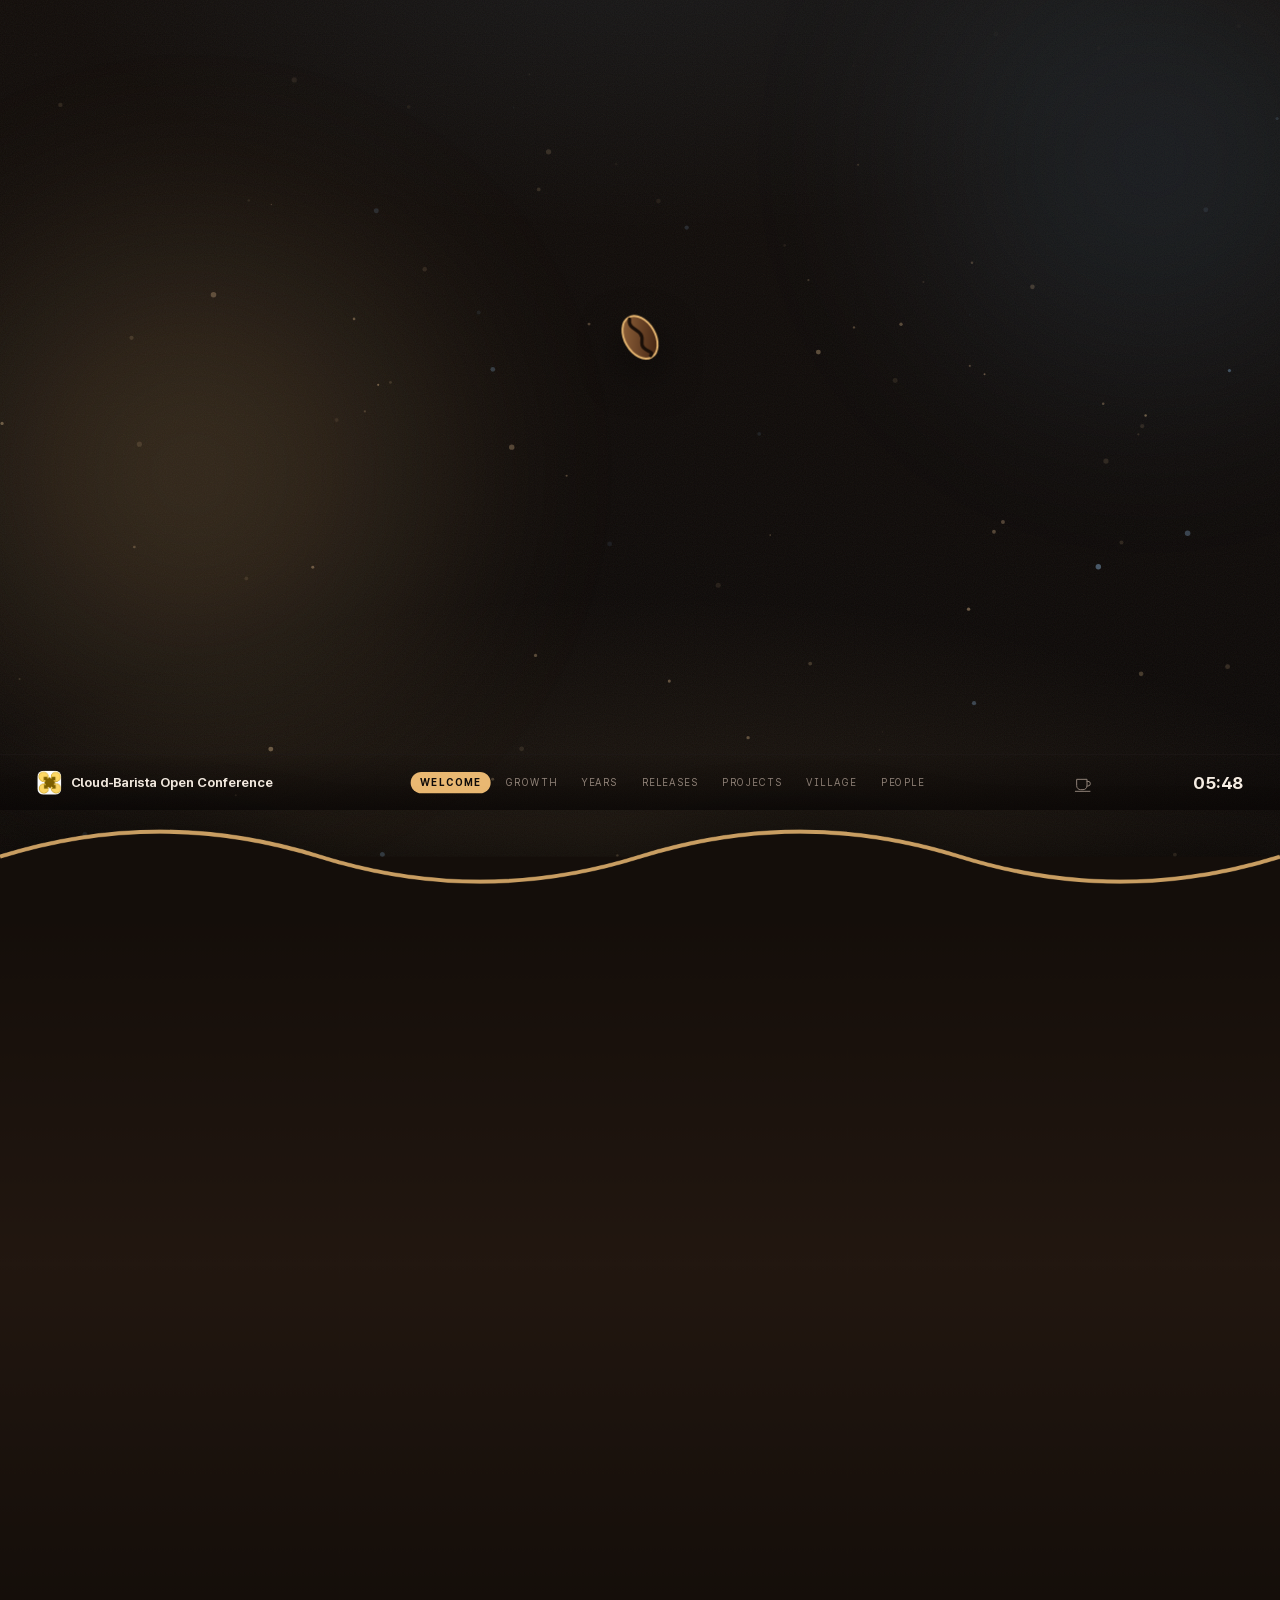
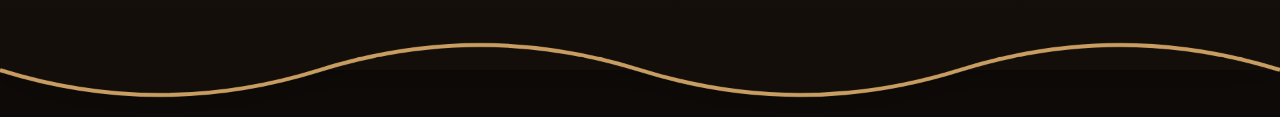
==== commit 75c9a4a7: "Simplify into a clean open-source conference loop Back to the original brief: drop every game elemen" ====
--- a/index.html
+++ b/index.html
@@ -17,7 +17,7 @@
   <script src="data/curated.js"></script>
   <script src="js/engine.js"></script>
   <script src="js/model.js"></script>
-  <script src="js/world.js"></script>
+  <script src="js/village.js"></script>
   <script src="js/scenes.js"></script>
   <script>
     (function () {
--- a/css/show.css
+++ b/css/show.css
@@ -4,10 +4,6 @@
   font-weight: 45 920;
   font-display: block;
 }
-
-/* Korean pixel font for the game UI (Galmuri, OFL-1.1) */
-@font-face { font-family: "Galmuri11"; src: url("../assets/fonts/Galmuri11.woff2") format("woff2"); font-weight: 400; font-display: block; }
-@font-face { font-family: "Galmuri11"; src: url("../assets/fonts/Galmuri11-Bold.woff2") format("woff2"); font-weight: 700; font-display: block; }
 
 @property --glow {
   syntax: "<color>";
@@ -98,7 +94,7 @@
   padding: 88px 104px 120px;
 }
 
-/* ---------- liquid wipe ---------- */
+/* ---------- liquid wipe between scenes ---------- */
 #wipe {
   position: absolute;
   left: 0;
@@ -149,12 +145,12 @@
 #hud .brand { display: flex; align-items: center; gap: 14px; font-weight: 650; color: var(--ink); white-space: nowrap; }
 #hud .brand img { width: 36px; height: 36px; border-radius: 9px; }
 #hud .brand .sub { font-weight: 450; color: var(--ink-3); }
-#hud .sections { flex: 1; display: flex; justify-content: center; gap: 6px; }
+#hud .sections { flex: 1; display: flex; justify-content: center; gap: 8px; }
 #hud .sections span {
-  font-size: 14px;
+  font-size: 15px;
   letter-spacing: 0.14em;
   text-transform: uppercase;
-  padding: 7px 13px;
+  padding: 7px 14px;
   border-radius: 999px;
   color: var(--ink-3);
   transition: color 0.5s, background 0.5s;
@@ -170,44 +166,21 @@
 
 /* ---------- shared type ---------- */
 .kicker {
-  font-family: "Galmuri11", var(--font);
   font-size: 22px;
   font-weight: 700;
-  letter-spacing: 0.22em;
+  letter-spacing: 0.32em;
   text-transform: uppercase;
   color: var(--accent);
 }
-#hud .lv { font-family: "Galmuri11", var(--font); font-size: 18px; color: var(--ink-3); white-space: nowrap; }
-#hud .lv b { color: var(--accent); font-weight: 700; margin-right: 6px; }
-
-/* game bits */
-.s-year .yrbox { position: relative; }
-.s-year .stamp {
-  position: absolute; left: 150px; top: 60px; opacity: 0;
-  font-family: "Galmuri11", var(--font); font-weight: 700; font-size: 66px; letter-spacing: 0.06em;
-  color: #ff7a9a; padding: 6px 22px; border: 6px solid #ff7a9a; border-radius: 14px;
-  transform: rotate(-12deg); text-shadow: 3px 3px 0 #3b1a22; box-shadow: 6px 6px 0 rgba(0, 0, 0, 0.45);
-  background: rgba(15, 11, 9, 0.55);
-}
-.s-prologue .press { font-family: "Galmuri11", var(--font); font-weight: 700; font-size: 28px; letter-spacing: 0.12em; color: #ffd36b; animation: blink 1.1s steps(1) infinite; margin-top: 10px; }
-.s-outro .tbc { font-family: "Galmuri11", var(--font); font-weight: 700; font-size: 30px; letter-spacing: 0.14em; color: #ffd36b; margin-top: 14px; animation: blink 1.2s steps(1) infinite; }
-.s-outro .ttl .next { font-family: "Galmuri11", var(--font); color: var(--crema); margin-right: 6px; }
-.s-crew .face { position: relative; }
-.s-crew .lv { position: absolute; left: 12px; top: 12px; font-family: "Galmuri11", var(--font); font-weight: 700; font-size: 16px; color: var(--bg); background: var(--crema); padding: 3px 8px; border-radius: 6px; box-shadow: 2px 2px 0 #3b2a1c; }
-.s-crew .cls { position: absolute; right: 12px; top: 12px; font-family: "Galmuri11", var(--font); font-size: 15px; color: var(--ink-2); }
-.s-crew .xp { width: 80%; height: 8px; margin-top: 8px; border-radius: 4px; background: rgba(246, 237, 227, 0.12); overflow: hidden; }
-.s-crew .xp i { display: block; height: 100%; background: linear-gradient(90deg, var(--crema), #ffd36b); border-radius: 4px; }
 .h1 { font-size: 76px; font-weight: 800; letter-spacing: -0.02em; line-height: 1.12; }
 .h2 { font-size: 56px; font-weight: 780; letter-spacing: -0.02em; line-height: 1.15; }
 .lead { font-size: 30px; font-weight: 450; color: var(--ink-2); line-height: 1.45; }
 .muted { color: var(--ink-3); }
-.mono { font-family: var(--mono); }
 .num { font-variant-numeric: tabular-nums; }
 .grad {
   background: linear-gradient(90deg, #f6ede3 0%, var(--crema) 55%, var(--caramel) 100%);
   -webkit-background-clip: text; background-clip: text; color: transparent;
 }
-
 .head { display: flex; flex-direction: column; gap: 14px; }
 .head .h1, .head .h2 { margin-top: 2px; }
 
@@ -231,11 +204,23 @@
 .cup .steam path { animation: steam 3.2s ease-in-out infinite; transform-box: fill-box; }
 .cup .steam path:nth-child(2) { animation-delay: -1.1s; }
 .cup .steam path:nth-child(3) { animation-delay: -2.2s; }
-.cup.hero .pour { transition: none; }
 @keyframes steam {
   0% { opacity: 0; transform: translateY(6px) scaleY(0.8); }
   40% { opacity: 0.9; }
   100% { opacity: 0; transform: translateY(-10px) scaleY(1.1); }
+}
+.float { position: relative; isolation: isolate; animation: float 6s ease-in-out infinite; }
+@keyframes float {
+  0%, 100% { transform: translateY(0); }
+  50% { transform: translateY(-8px); }
+}
+.halo {
+  position: absolute; left: 50%; top: 56%; z-index: -1;
+  width: 150%; aspect-ratio: 1; border-radius: 50%;
+  transform: translate(-50%, -50%);
+  background: radial-gradient(circle, color-mix(in oklab, var(--crema) 34%, transparent), transparent 62%);
+  filter: blur(26px);
+  pointer-events: none;
 }
 
 /* ---------- prologue ---------- */
@@ -251,7 +236,8 @@
 .s-prologue .term .line.typing .t::after { content: "▍"; color: var(--crema); margin-left: 2px; animation: blink 0.8s steps(1) infinite; }
 .s-prologue .since { font-size: 38px; font-weight: 400; color: var(--ink-2); }
 .s-prologue .since b { font-size: 54px; font-weight: 800; color: var(--ink); margin-right: 2px; }
-.s-prologue .hero-cup { width: 250px; height: 250px; margin: 4px 0 6px; }
+.s-prologue .float { margin: 4px 0 6px; }
+.s-prologue .hero-cup { width: 250px; height: 250px; }
 .s-prologue .title { font-size: 104px; font-weight: 850; letter-spacing: -0.03em; line-height: 1.05; }
 .s-prologue .title .w { display: inline-block; white-space: pre; }
 .s-prologue .meta { font-size: 30px; color: var(--ink-2); font-weight: 500; display: flex; gap: 22px; align-items: center; }
@@ -260,63 +246,50 @@
 .s-prologue .years b { font-weight: 700; color: var(--crema); }
 .s-prologue .url { position: absolute; bottom: 132px; font-size: 22px; letter-spacing: 0.18em; color: var(--ink-3); }
 
-/* ---------- numbers: what's in the cup ---------- */
-.s-cup .cols { margin-top: 36px; display: grid; grid-template-columns: 560px 1fr; gap: 56px; align-items: center; }
-.s-cup .cupcol { display: grid; place-items: center; }
-.s-cup .big-cup { width: 540px; height: 540px; filter: drop-shadow(0 30px 50px rgba(0, 0, 0, 0.45)); }
-.s-cup .grid { display: grid; grid-template-columns: 1fr 1fr; gap: 22px; }
-.stat {
-  position: relative;
-  padding: 40px 44px 36px;
-  border-radius: 28px;
-  background: var(--card);
-  border: 1px solid var(--line-2);
-  overflow: hidden;
-}
-.stat::before {
-  content: ""; position: absolute; left: 0; top: 0; bottom: 0; width: 5px;
-  background: var(--tint, var(--crema)); opacity: 0.9;
-}
-.stat .v { font-size: 124px; font-weight: 800; letter-spacing: -0.03em; line-height: 1; font-variant-numeric: tabular-nums; }
-.stat .v small { font-size: 52px; font-weight: 700; margin-left: 6px; color: var(--ink-2); }
-.stat .k { margin-top: 18px; font-size: 32px; font-weight: 700; }
-.stat .d { margin-top: 8px; font-size: 22px; color: var(--ink-3); }
-.s-cup .stat { padding: 28px 34px 26px; border-radius: 24px; }
-.s-cup .stat .v { font-size: 86px; }
-.s-cup .stat .v small { font-size: 36px; }
-.s-cup .stat .k { margin-top: 12px; font-size: 26px; }
-.s-cup .stat .d { font-size: 19px; }
-
-/* ---------- timeline chart ---------- */
-.s-activity .top { display: flex; justify-content: space-between; align-items: flex-end; }
-.s-activity .total { text-align: right; }
-.s-activity .total .v { font-size: 88px; font-weight: 800; font-variant-numeric: tabular-nums; letter-spacing: -0.02em; line-height: 1; }
-.s-activity .total .k { font-size: 22px; color: var(--ink-3); margin-top: 8px; }
-.s-activity .total .when { color: var(--crema); font-weight: 700; }
-.s-activity svg { position: absolute; left: 0; top: 0; overflow: visible; }
-.s-activity .axis text { fill: var(--ink-3); font-size: 20px; font-family: var(--font); }
-.s-activity .axis .year { fill: var(--ink-2); font-size: 24px; font-weight: 650; }
-.s-activity .grid line { stroke: rgba(246, 237, 227, 0.08); stroke-width: 1; }
-.s-activity .rel line { stroke: rgba(246, 237, 227, 0.22); stroke-width: 1.5; stroke-dasharray: 3 6; }
-.s-activity .rel text { font-family: var(--font); }
-.s-activity .rel .rn { fill: var(--ink); font-size: 21px; font-weight: 700; }
-.s-activity .rel .rv { fill: var(--ink-3); font-size: 16px; font-weight: 500; }
-.s-activity .peak text { fill: var(--ink); font-size: 22px; font-weight: 650; font-family: var(--font); }
-
-/* ---------- where the work went ---------- */
-.s-shift svg { position: absolute; left: 0; top: 0; }
-.s-shift .seg { will-change: transform; }
-.s-shift .labels text { font-family: var(--font); }
-.s-shift .labels .yr { fill: var(--ink-2); font-size: 24px; font-weight: 650; }
-.s-shift .labels .tot { fill: var(--ink-3); font-size: 18px; font-weight: 500; font-variant-numeric: tabular-nums; }
-.s-shift .labels .pct { fill: #0f0b09; font-size: 18px; font-weight: 800; font-variant-numeric: tabular-nums; }
-.s-shift .legend { position: absolute; left: 150px; top: 270px; display: flex; gap: 24px; font-size: 17px; color: var(--ink-2); white-space: nowrap; }
-.s-shift .legend i { display: inline-block; width: 14px; height: 14px; border-radius: 4px; margin-right: 8px; vertical-align: -1px; }
-.s-shift .calls { position: absolute; right: 104px; top: 316px; width: 500px; display: flex; flex-direction: column; gap: 18px; }
-.s-shift .call { padding: 22px 28px 20px; border-radius: 20px; background: var(--card); border: 1px solid var(--line-2); }
-.s-shift .call .k { font-size: 15px; font-weight: 700; letter-spacing: 0.18em; text-transform: uppercase; color: var(--ink-3); }
-.s-shift .call .v { font-size: 56px; font-weight: 800; letter-spacing: -0.02em; margin-top: 6px; line-height: 1.1; font-variant-numeric: tabular-nums; }
-.s-shift .call .d { font-size: 18px; color: var(--ink-2); margin-top: 8px; line-height: 1.45; }
+/* ---------- growth ---------- */
+.s-growth svg { position: absolute; left: 0; top: 0; overflow: visible; }
+.s-growth .metric { position: absolute; top: 318px; }
+.s-growth .metric .k { font-size: 26px; font-weight: 700; color: var(--ink-2); }
+.s-growth .metric .v { margin-top: 6px; font-size: 112px; font-weight: 820; letter-spacing: -0.03em; line-height: 1; font-variant-numeric: tabular-nums; }
+.s-growth .metric .v small { font-size: 44px; font-weight: 700; margin-left: 6px; color: var(--ink-2); }
+.s-growth .metric .d { margin-top: 10px; font-size: 19px; color: var(--ink-3); }
+.s-growth .base { stroke: rgba(246, 237, 227, 0.14); stroke-width: 1; }
+.s-growth .axis { stroke: rgba(246, 237, 227, 0.25); stroke-width: 2; }
+.s-growth .tick { stroke: rgba(246, 237, 227, 0.35); stroke-width: 1.5; }
+.s-growth .yr { fill: var(--ink-2); font: 650 22px var(--font); }
+.s-growth .rel line { stroke: rgba(246, 237, 227, 0.18); stroke-width: 1; }
+.s-growth .rel text { fill: var(--ink-3); font: 600 16px var(--font); }
+.s-growth .ph line { stroke: rgba(246, 237, 227, 0.4); stroke-width: 1.5; stroke-dasharray: 4 6; }
+.s-growth .ph circle { fill: var(--ink); stroke: #0f0b09; stroke-width: 3; }
+.s-growth .when { position: absolute; top: 732px; transform: translateX(-50%); font-size: 22px; font-weight: 750; color: var(--crema); font-variant-numeric: tabular-nums; white-space: nowrap; }
+.s-growth .relnow { position: absolute; left: 50%; top: 912px; transform: translateX(-50%); font-size: 24px; color: var(--ink-2); white-space: nowrap; }
+.s-growth .relnow b { color: var(--ink); font-weight: 800; }
+
+/* ---------- clouds ---------- */
+.s-clouds svg { position: absolute; left: 0; top: 0; }
+.s-clouds .links line { stroke: rgba(124, 196, 255, 0.4); stroke-width: 2; }
+.s-clouds .links.live line { stroke-dasharray: 0.04 0.06 !important; animation: flow 1.6s linear infinite; }
+@keyframes flow { to { stroke-dashoffset: -0.1; } }
+.s-clouds .hub {
+  position: absolute; transform: translate(-50%, -50%);
+  width: 240px; height: 240px; border-radius: 50%;
+  display: flex; flex-direction: column; align-items: center; justify-content: center; gap: 6px;
+  background: radial-gradient(circle at 50% 40%, #2a1f17, #160f0b);
+  border: 3px solid var(--crema);
+  box-shadow: 0 0 0 10px rgba(233, 184, 114, 0.08), 0 30px 60px rgba(0, 0, 0, 0.5);
+}
+.s-clouds .hub.live { animation: hubpulse 2.4s ease-in-out infinite; }
+@keyframes hubpulse { 50% { box-shadow: 0 0 0 22px rgba(233, 184, 114, 0.05), 0 30px 60px rgba(0, 0, 0, 0.5); } }
+.s-clouds .hub .n { font-size: 38px; font-weight: 820; letter-spacing: -0.01em; }
+.s-clouds .hub .s { font-size: 14px; color: var(--ink-3); letter-spacing: 0.1em; text-transform: uppercase; text-align: center; white-space: nowrap; }
+.s-clouds .chip {
+  position: absolute; transform: translate(-50%, -50%);
+  display: flex; align-items: center; gap: 12px; padding: 14px 22px 14px 16px;
+  border-radius: 999px; background: #17110d; border: 1.5px solid rgba(124, 196, 255, 0.45);
+  font-size: 24px; font-weight: 700; white-space: nowrap;
+  box-shadow: 0 12px 30px rgba(0, 0, 0, 0.45);
+}
+.s-clouds .chip svg { position: static; width: 34px; height: 24px; fill: #7cc4ff; }
 
 /* ---------- year ---------- */
 .s-year .strip {
@@ -333,16 +306,7 @@
 .s-year .cols { position: absolute; left: 104px; right: 104px; top: 150px; bottom: 120px; display: grid; grid-template-columns: 640px 1fr; gap: 72px; }
 .s-year .left { display: flex; flex-direction: column; }
 .s-year .yr { font-size: 236px; font-weight: 850; letter-spacing: -0.05em; line-height: 0.9; display: flex; overflow: hidden; padding-bottom: 12px; }
-.s-year .yr { padding-bottom: 26px; padding-right: 20px; }
-.s-year .yr span {
-  display: inline-block; color: var(--ink);
-  /* chunky extrusion in the year's accent */
-  --ex: color-mix(in oklab, var(--accent) 55%, #1a110c);
-  text-shadow:
-    1px 1px 0 var(--ex), 2px 2px 0 var(--ex), 3px 3px 0 var(--ex), 4px 4px 0 var(--ex), 5px 5px 0 var(--ex),
-    6px 6px 0 var(--ex), 7px 7px 0 var(--ex), 8px 8px 0 var(--ex), 9px 9px 0 var(--ex), 10px 10px 0 var(--ex),
-    11px 11px 0 var(--ex), 12px 12px 0 var(--ex), 18px 22px 40px rgba(0, 0, 0, 0.55);
-}
+.s-year .yr span { display: inline-block; background: linear-gradient(180deg, var(--ink) 20%, var(--accent)); -webkit-background-clip: text; background-clip: text; color: transparent; }
 .s-year .cum { font-size: 19px; color: var(--ink-3); margin-top: 4px; font-variant-numeric: tabular-nums; }
 .s-year .cum b { color: var(--ink-2); font-weight: 700; }
 .s-year .era { margin-top: 18px; font-size: 52px; font-weight: 780; letter-spacing: -0.02em; line-height: 1.2; }
@@ -456,34 +420,55 @@
 .bar-row .fill { height: 18px; border-radius: 0 4px 4px 0; background: var(--fam, var(--crema)); width: 0; }
 .bar-row .val { font-size: 21px; color: var(--ink-2); font-variant-numeric: tabular-nums; white-space: nowrap; font-weight: 600; }
 
-/* ---------- constellation ---------- */
-.s-const .space {
-  position: absolute; inset: 0;
-  transform-origin: 50% 62%;
-  animation: sway 16s ease-in-out infinite alternate;
-}
-@keyframes sway {
-  from { transform: perspective(2200px) rotateX(9deg) rotateY(-2.5deg); }
-  to { transform: perspective(2200px) rotateX(9deg) rotateY(2.5deg); }
-}
-.s-const canvas { position: absolute; left: 0; top: 0; }
-.s-const .head { position: absolute; left: 104px; top: 88px; max-width: 900px; }
-.s-const .ticker { position: absolute; right: 104px; top: 76px; text-align: right; }
-.s-const .ticker .y { font-size: 124px; font-weight: 850; color: var(--crema); line-height: 1; letter-spacing: -0.03em; font-variant-numeric: tabular-nums; }
-.s-const .ticker .m { font-size: 28px; color: var(--ink-2); margin-top: 6px; font-variant-numeric: tabular-nums; }
-.s-const .ticker .c { font-size: 20px; color: var(--ink-3); margin-top: 10px; font-variant-numeric: tabular-nums; }
-.s-const .ticker .c b { color: var(--ink); font-weight: 750; }
-.s-const .famlabels { position: absolute; inset: 0; pointer-events: none; }
-.s-const .famlabel { position: absolute; transform: translate(-50%, 0); font-size: 15px; font-weight: 800; letter-spacing: 0.3em; text-transform: uppercase; opacity: 0; white-space: nowrap; text-shadow: 0 2px 14px #000, 0 0 2px #000; }
-.s-const .bar { position: absolute; left: 0; right: 0; top: 950px; height: 2px; background: var(--line); }
-.s-const .bar .tick { position: absolute; top: 10px; transform: translateX(-50%); font-size: 16px; color: var(--ink-3); font-variant-numeric: tabular-nums; }
-.s-const .bar .tick::before { content: ""; position: absolute; left: 50%; top: -12px; width: 1px; height: 8px; background: rgba(246, 237, 227, 0.3); }
-.s-const .bar .dot { position: absolute; top: -4px; width: 10px; height: 10px; border-radius: 50%; background: rgba(246, 237, 227, 0.2); transform: translateX(-50%); transition: background 0.4s, box-shadow 0.4s; }
-.s-const .bar .dot.on { background: var(--rc); box-shadow: 0 0 14px var(--rc); }
-.s-const .bar .ph { position: absolute; top: -7px; width: 16px; height: 16px; border-radius: 50%; background: var(--ink); transform: translateX(-50%); box-shadow: 0 0 0 4px rgba(246, 237, 227, 0.2); }
-.s-const .bar .ph .lbl { position: absolute; left: 50%; top: -36px; transform: translateX(-50%); white-space: nowrap; font-size: 17px; font-weight: 700; color: var(--crema); opacity: 0; }
-.s-const .caption { position: absolute; left: 0; right: 0; top: 262px; text-align: center; font-size: 28px; color: var(--ink-2); }
-.s-const .caption b { color: var(--crema); font-weight: 800; }
+/* ---------- village ---------- */
+.s-village canvas { position: absolute; left: 0; top: 0; }
+.s-village .head { position: absolute; left: 104px; top: 88px; max-width: 1000px; }
+.s-village .ticker { position: absolute; right: 104px; top: 76px; text-align: right; }
+.s-village .ticker .y { font-size: 124px; font-weight: 850; color: var(--crema); line-height: 1; letter-spacing: -0.03em; font-variant-numeric: tabular-nums; }
+.s-village .ticker .m { font-size: 26px; color: var(--ink-2); margin-top: 6px; font-variant-numeric: tabular-nums; }
+.s-village .ticker .s { font-size: 21px; color: var(--ink-3); margin-top: 10px; font-variant-numeric: tabular-nums; white-space: nowrap; }
+.s-village .ticker .s b { color: var(--ink); font-weight: 750; }
+.s-village .note {
+  position: absolute; left: 50%; top: 262px; transform: translateX(-50%);
+  padding: 10px 24px; border-radius: 999px; white-space: nowrap;
+  background: rgba(24, 17, 13, 0.9); border: 1px solid rgba(233, 184, 114, 0.45);
+  font-size: 22px; font-weight: 600; color: var(--ink);
+}
+.s-village .bar { position: absolute; left: 0; right: 0; top: 966px; height: 2px; background: var(--line); }
+.s-village .bar .tick { position: absolute; top: 10px; transform: translateX(-50%); font-size: 16px; color: var(--ink-3); font-variant-numeric: tabular-nums; }
+.s-village .bar .tick::before { content: ""; position: absolute; left: 50%; top: -12px; width: 1px; height: 8px; background: rgba(246, 237, 227, 0.3); }
+.s-village .bar .dot { position: absolute; top: -4px; width: 10px; height: 10px; border-radius: 50%; background: rgba(246, 237, 227, 0.2); transform: translateX(-50%); transition: background 0.4s, box-shadow 0.4s; }
+.s-village .bar .dot.on { background: var(--rc); box-shadow: 0 0 14px var(--rc); }
+.s-village .bar .ph { position: absolute; top: -7px; width: 16px; height: 16px; border-radius: 50%; background: var(--ink); transform: translateX(-50%); box-shadow: 0 0 0 4px rgba(246, 237, 227, 0.2); }
+.s-village .bar .ph .lbl { position: absolute; left: 50%; top: -34px; transform: translateX(-50%); white-space: nowrap; font-size: 17px; font-weight: 700; color: var(--crema); opacity: 0; }
+
+/* ---------- head baristas ---------- */
+.s-crew .cards {
+  position: absolute; left: 104px; right: 104px; top: 300px; bottom: 120px;
+  display: grid; grid-template-rows: 1fr 1fr; gap: 20px;
+}
+.s-crew .face {
+  min-width: 0; border-radius: 24px; padding: 24px 14px 16px;
+  display: flex; flex-direction: column; align-items: center; text-align: center; gap: 4px;
+  background: var(--card);
+  border: 1px solid var(--line);
+  transition: transform 0.6s var(--ease-out), box-shadow 0.6s, border-color 0.6s, background 0.6s;
+}
+.s-crew .face.lit {
+  transform: translateY(-8px);
+  border-color: var(--crema);
+  background: color-mix(in oklab, var(--crema) 8%, transparent);
+  box-shadow: 0 24px 60px rgba(0, 0, 0, 0.55);
+}
+.s-crew .face .av { box-shadow: 0 0 0 3px var(--crema), 0 12px 30px rgba(0, 0, 0, 0.5); }
+.s-crew .nm { margin-top: 12px; font-size: 28px; font-weight: 800; letter-spacing: -0.01em; max-width: 100%; white-space: nowrap; overflow: hidden; text-overflow: ellipsis; }
+.s-crew .en { font-size: 16px; color: var(--ink-2); max-width: 100%; white-space: nowrap; overflow: hidden; text-overflow: ellipsis; }
+.s-crew .lg { font-size: 14px; color: var(--ink-3); font-family: var(--mono); max-width: 100%; white-space: nowrap; overflow: hidden; text-overflow: ellipsis; }
+.s-crew .co { font-size: 14px; color: var(--ink-3); max-width: 100%; white-space: nowrap; overflow: hidden; text-overflow: ellipsis; }
+.s-crew .tags { display: flex; gap: 6px; flex-wrap: wrap; justify-content: center; margin-top: 6px; }
+.s-crew .tg { font-size: 12px; font-weight: 800; letter-spacing: 0.08em; padding: 3px 9px; border-radius: 999px; background: color-mix(in oklab, var(--crema) 22%, transparent); color: var(--crema); white-space: nowrap; }
+.s-crew .st { margin-top: auto; padding-top: 8px; display: flex; gap: 10px; flex-wrap: wrap; justify-content: center; font-size: 14px; color: var(--ink-3); font-variant-numeric: tabular-nums; }
+.s-crew .st b { color: var(--ink-2); font-weight: 700; }
 
 /* ---------- wall ---------- */
 .s-wall .head { flex-direction: row; justify-content: space-between; align-items: flex-end; }
@@ -509,7 +494,8 @@
 
 /* ---------- outro ---------- */
 .s-outro { display: flex; flex-direction: column; align-items: center; justify-content: center; text-align: center; gap: 16px; padding-bottom: 140px; }
-.s-outro .hero-cup { width: 230px; height: 230px; margin-bottom: 10px; }
+.s-outro .float { margin-bottom: 10px; }
+.s-outro .hero-cup { width: 230px; height: 230px; }
 .s-outro .big { font-size: 80px; font-weight: 820; letter-spacing: -0.02em; line-height: 1.15; }
 .s-outro .sub { margin-top: 10px; font-size: 24px; color: var(--ink-3); letter-spacing: 0.12em; }
 .s-outro .count { font-size: 132px; font-weight: 800; font-variant-numeric: tabular-nums; letter-spacing: -0.02em; color: var(--crema); line-height: 1; }
@@ -518,78 +504,3 @@
 .s-outro .thanks b { color: var(--ink); }
 .s-outro .faces { display: flex; justify-content: center; margin-top: 8px; }
 .s-outro .faces .av { width: 56px; height: 56px; margin-left: -12px; box-shadow: 0 0 0 3px var(--bg); }
-
-/* ---------- Cloud-Barista World ---------- */
-.pixel { font-family: "Galmuri11", var(--font); }
-.s-world canvas { position: absolute; left: 0; top: 0; }
-.s-world .head { position: absolute; left: 104px; top: 88px; max-width: 900px; }
-.s-world .ticker { position: absolute; right: 104px; top: 84px; text-align: right; }
-.s-world .stage-no { font-family: "Galmuri11", var(--font); font-weight: 700; font-size: 66px; color: var(--crema); line-height: 1; letter-spacing: 0.02em; text-shadow: 4px 4px 0 #3b2a1c; }
-.s-world .mon { font-size: 26px; color: var(--ink-2); margin-top: 10px; font-variant-numeric: tabular-nums; }
-.s-world .stats { font-family: "Galmuri11", var(--font); font-size: 22px; color: var(--ink-3); margin-top: 10px; }
-.s-world .stats b { color: var(--ink); font-weight: 700; }
-.s-world .toasts { position: absolute; right: 104px; top: 240px; display: flex; flex-direction: column; gap: 8px; align-items: flex-end; }
-.s-world .toast {
-  display: flex; align-items: center; gap: 12px; padding: 8px 16px 8px 10px; border-radius: 10px;
-  background: rgba(24, 17, 13, 0.92); border: 2px solid var(--crema); box-shadow: 4px 4px 0 #3b2a1c;
-}
-.s-world .toast .ico { font-size: 20px; color: #ffd36b; }
-.s-world .toast .t { font-family: "Galmuri11", var(--font); font-weight: 700; font-size: 18px; color: var(--ink); }
-.s-world .toast .s { font-size: 14px; color: var(--ink-3); margin-top: 2px; }
-.s-world .banner {
-  position: absolute; left: 50%; top: 262px; transform: translateX(-50%);
-  display: flex; align-items: center; gap: 16px; padding: 12px 26px 12px 16px; border-radius: 14px;
-  background: rgba(24, 17, 13, 0.94); border: 3px solid #ffd36b; box-shadow: 6px 6px 0 #3b2a1c;
-}
-.s-world .banner .cup { width: 48px; height: 48px; }
-.s-world .banner .k { font-family: "Galmuri11", var(--font); font-weight: 700; font-size: 16px; letter-spacing: 0.1em; color: #ffd36b; }
-.s-world .banner .n { font-size: 28px; font-weight: 800; }
-.s-world .caption { position: absolute; left: 0; right: 0; top: 262px; text-align: center; font-size: 26px; color: var(--ink-2); }
-.s-world .caption b { color: var(--crema); font-weight: 800; }
-
-/* ---------- 3D touches ---------- */
-.float { position: relative; isolation: isolate; animation: float 6s ease-in-out infinite; }
-@keyframes float {
-  0%, 100% { transform: translateY(0) rotate(0); }
-  50% { transform: translateY(-10px) rotate(1.2deg); }
-}
-.halo {
-  position: absolute; left: 50%; top: 56%; z-index: -1;
-  width: 150%; aspect-ratio: 1; border-radius: 50%;
-  transform: translate(-50%, -50%);
-  background: radial-gradient(circle, color-mix(in oklab, var(--crema) 38%, transparent), transparent 62%);
-  filter: blur(26px);
-  animation: pulse 5s ease-in-out infinite;
-  pointer-events: none;
-}
-@keyframes pulse { 0%, 100% { opacity: 0.55; } 50% { opacity: 1; } }
-.s-prologue .float, .s-outro .float { margin: 4px 0 6px; }
-
-/* ---------- head baristas ---------- */
-.s-crew .cards {
-  position: absolute; left: 104px; right: 104px; top: 300px; bottom: 120px;
-  display: grid; grid-template-rows: 1fr 1fr; gap: 20px;
-  perspective: 1600px;
-}
-.s-crew .card3d { transform-style: preserve-3d; min-width: 0; }
-.s-crew .face {
-  height: 100%; border-radius: 24px; padding: 20px 14px 16px;
-  display: flex; flex-direction: column; align-items: center; text-align: center; gap: 4px;
-  background: linear-gradient(160deg, rgba(246, 237, 227, 0.09), rgba(246, 237, 227, 0.03));
-  border: 1px solid var(--line);
-  transition: transform 0.6s var(--ease-out), box-shadow 0.6s, border-color 0.6s;
-}
-.s-crew .card3d.lit .face {
-  transform: translateZ(70px) rotateX(-6deg) scale(1.04);
-  border-color: var(--crema);
-  box-shadow: 0 30px 70px rgba(0, 0, 0, 0.65), 0 0 0 1px var(--crema), 0 0 60px color-mix(in oklab, var(--crema) 35%, transparent);
-}
-.s-crew .face .av { margin-top: 22px; width: 96px !important; height: 96px !important; box-shadow: 0 0 0 3px var(--crema), 0 12px 30px rgba(0, 0, 0, 0.5); }
-.s-crew .nm { margin-top: 6px; font-size: 28px; font-weight: 800; letter-spacing: -0.01em; max-width: 100%; white-space: nowrap; overflow: hidden; text-overflow: ellipsis; }
-.s-crew .en { font-size: 16px; color: var(--ink-2); max-width: 100%; white-space: nowrap; overflow: hidden; text-overflow: ellipsis; }
-.s-crew .lg { font-size: 14px; color: var(--ink-3); font-family: var(--mono); max-width: 100%; white-space: nowrap; overflow: hidden; text-overflow: ellipsis; }
-.s-crew .co { font-size: 14px; color: var(--ink-3); max-width: 100%; white-space: nowrap; overflow: hidden; text-overflow: ellipsis; }
-.s-crew .tags { display: flex; gap: 6px; flex-wrap: wrap; justify-content: center; margin-top: 6px; }
-.s-crew .tg { font-size: 12px; font-weight: 800; letter-spacing: 0.08em; padding: 3px 9px; border-radius: 999px; background: color-mix(in oklab, var(--crema) 22%, transparent); color: var(--crema); white-space: nowrap; }
-.s-crew .st { margin-top: auto; padding-top: 8px; display: flex; gap: 10px; flex-wrap: wrap; justify-content: center; font-size: 14px; color: var(--ink-3); font-variant-numeric: tabular-nums; }
-.s-crew .st b { color: var(--ink-2); font-weight: 700; }
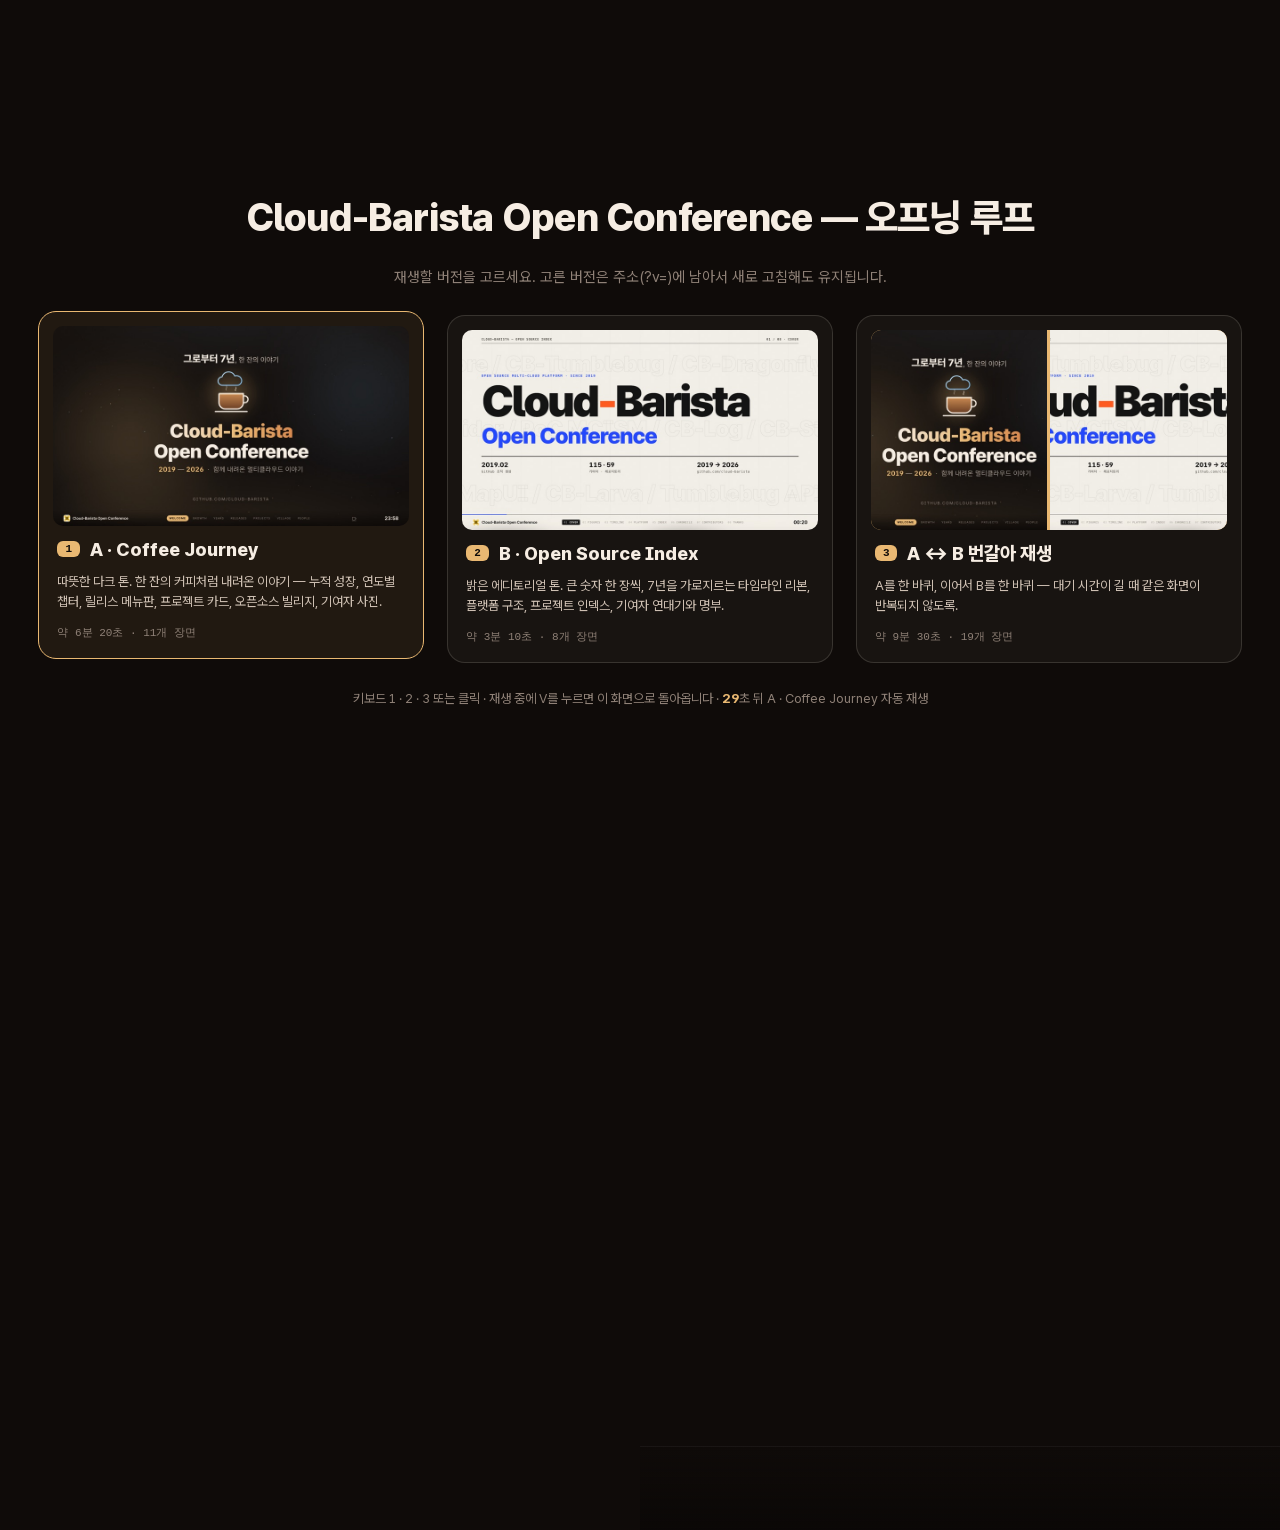
==== commit 2aa97002: "Add version B "Open Source Index" and a version chooser A second, fully different edition alongside " ====
--- a/index.html
+++ b/index.html
@@ -6,6 +6,7 @@
   <title>Cloud-Barista Journey</title>
   <link rel="icon" href="assets/org.png">
   <link rel="stylesheet" href="css/show.css">
+  <link rel="stylesheet" href="css/b.css">
 </head>
 <body>
   <div id="bg"><div class="blob b1"></div><div class="blob b2"></div><canvas></canvas><div class="grain"></div></div>
@@ -18,17 +19,8 @@
   <script src="js/engine.js"></script>
   <script src="js/model.js"></script>
   <script src="js/village.js"></script>
-  <script src="js/scenes.js"></script>
-  <script>
-    (function () {
-      if (!window.CB_GITHUB) {
-        document.getElementById("loading").textContent = "data/data.js 가 없습니다 — python3 scripts/collect.py 를 먼저 실행하세요";
-        return;
-      }
-      const model = ShowModel.build(window.CB_GITHUB, window.CB_CURATED);
-      const show = ShowScenes.build(model, window.CB_CONFIG);
-      Show.run({ cfg: window.CB_CONFIG, ...show });
-    })();
-  </script>
+  <script src="js/scenes-a.js"></script>
+  <script src="js/scenes-b.js"></script>
+  <script src="js/main.js"></script>
 </body>
 </html>
--- a/css/show.css
+++ b/css/show.css
@@ -24,6 +24,7 @@
   --caramel: #d98a4e;
   --cloud: #7cc4ff;
   --accent: var(--crema);
+  --accent-default: #e9b872;
   --glow: #e9b872;
   --ease-out: cubic-bezier(0.16, 1, 0.3, 1);
   --font: "Pretendard", "Apple SD Gothic Neo", "Noto Sans KR", system-ui, sans-serif;
--- a/css/b.css
+++ b/css/b.css
@@ -0,0 +1,257 @@
+/* ==========================================================================
+   Version B — "Open Source Index": bright editorial theme.
+   Everything here is scoped to body[data-theme="b"] or to .b-* scene classes.
+   ========================================================================== */
+
+body[data-theme="b"] {
+  --bg: #f3f0e8;
+  --bg-2: #e9e5da;
+  --ink: #141414;
+  --ink-2: #474540;
+  --ink-3: #8a8780;
+  --line: rgba(20, 20, 20, 0.16);
+  --line-2: rgba(20, 20, 20, 0.08);
+  --card: rgba(20, 20, 20, 0.03);
+  --acc: #2348ff;
+  --sig: #ff5a1f;
+  --paper-hi: #fbfaf6;
+  --accent-default: #2348ff;
+  background: var(--bg);
+  color: var(--ink);
+}
+
+/* background: paper with a faint column grid */
+body[data-theme="b"] #bg { background: var(--bg); }
+body[data-theme="b"] #bg .blob { display: none; }
+body[data-theme="b"] #bg .grain { opacity: 0.05; }
+body[data-theme="b"] #bg::after {
+  content: ""; position: absolute; inset: 0;
+  background-image: linear-gradient(to right, rgba(20, 20, 20, 0.045) 1px, transparent 1px);
+  background-size: calc(100% / 12) 100%;
+}
+
+/* avatars on paper */
+body[data-theme="b"] .av { background: #d9d4c8; box-shadow: 0 0 0 2px rgba(20, 20, 20, 0.18); }
+body[data-theme="b"] .av .ini { color: var(--ink-2); }
+
+/* transition: two flat panels sweep across */
+#wipe-b { position: absolute; inset: 0; z-index: 20; pointer-events: none; overflow: hidden; }
+#wipe-b > div { position: absolute; top: 0; bottom: 0; left: 0; width: 2000px; will-change: transform; }
+#wipe-b .p1 { background: #2348ff; }
+#wipe-b .p2 { background: #141414; }
+
+/* HUD */
+#hud .prog { display: none; }
+body[data-theme="b"] #hud {
+  background: linear-gradient(0deg, rgba(243, 240, 232, 0.97) 60%, rgba(243, 240, 232, 0));
+  border-top: 1.5px solid var(--ink);
+  color: var(--ink-2);
+}
+body[data-theme="b"] #hud .brand { color: var(--ink); }
+body[data-theme="b"] #hud .brand .sub { color: var(--ink-3); }
+body[data-theme="b"] #hud .sections { gap: 4px; }
+body[data-theme="b"] #hud .sections span { font-family: var(--mono); font-size: 14px; letter-spacing: 0.08em; border-radius: 4px; padding: 6px 10px; color: var(--ink-3); }
+body[data-theme="b"] #hud .sections span::before { content: attr(data-n) " "; opacity: 0.55; }
+body[data-theme="b"] #hud .sections span.on { background: var(--ink); color: var(--bg); }
+body[data-theme="b"] #hud .hudcup { display: none; }
+body[data-theme="b"] #hud .clock b { color: var(--ink); }
+body[data-theme="b"] #hud .prog { display: block; position: absolute; left: 0; right: 0; top: -2px; height: 3px; }
+#hud .prog i { display: block; height: 100%; background: var(--acc, #2348ff); transform-origin: left center; transform: scaleX(0); transition: transform 1.2s cubic-bezier(0.16, 1, 0.3, 1); }
+
+/* ---------- shared scene bits ---------- */
+.b-scene { padding: 0; color: var(--ink); }
+.b-pagehead {
+  position: absolute; left: 104px; right: 104px; top: 40px;
+  display: flex; justify-content: space-between;
+  padding-bottom: 12px; border-bottom: 1.5px solid var(--ink);
+  font: 600 16px var(--mono); letter-spacing: 0.12em; color: var(--ink-2);
+}
+.b-scene .head { position: absolute; left: 104px; top: 96px; display: flex; flex-direction: column; gap: 10px; max-width: 1300px; }
+.b-scene .kick, .b-scene .b-mask.kick .in { font: 700 18px var(--mono); letter-spacing: 0.16em; color: var(--acc); }
+.b-scene .h2 { font-size: 64px; font-weight: 850; letter-spacing: -0.03em; line-height: 1.1; }
+.b-scene .lead { font-size: 26px; color: var(--ink-2); line-height: 1.4; }
+.b-mask { overflow: hidden; }
+.b-mask .in { display: block; }
+.mq .track { display: flex; width: max-content; animation: mq 100s linear infinite; }
+.mq .track span { padding-right: 80px; }
+.mq.r1 .track { animation-direction: reverse; animation-duration: 120s; }
+.mq.r2 .track { animation-duration: 140s; }
+.mq.r3 .track { animation-direction: reverse; animation-duration: 90s; }
+@keyframes mq { to { transform: translateX(-50%); } }
+
+/* ---------- 01 cover ---------- */
+.b-cover .mqs, .b-thanks .mqs { position: absolute; inset: 0; overflow: hidden; }
+.b-cover .mq, .b-thanks .mq { position: absolute; left: 0; white-space: nowrap; }
+.b-cover .mq { font-size: 120px; font-weight: 900; letter-spacing: -0.02em; color: transparent; -webkit-text-stroke: 1.5px rgba(20, 20, 20, 0.12); }
+.b-cover .mq.r0 { top: 110px; }
+.b-cover .mq.r1 { top: 460px; }
+.b-cover .mq.r2 { top: 810px; }
+.b-cover .block { position: absolute; left: 104px; right: 104px; top: 236px; }
+.b-cover .kick { margin-bottom: 14px; }
+.b-cover .wm .in { font-size: 236px; font-weight: 900; letter-spacing: -0.055em; line-height: 0.95; padding-bottom: 16px; }
+.b-cover .wm .hy { color: var(--sig); }
+.b-cover .rest .in { font-size: 120px; font-weight: 850; letter-spacing: -0.04em; line-height: 1; color: var(--acc); padding-bottom: 10px; }
+.b-cover .rule { height: 3px; background: var(--ink); margin: 40px 0 24px; transform-origin: left center; }
+.b-cover .meta { display: grid; grid-template-columns: repeat(3, 1fr); gap: 32px; }
+.b-cover .meta div { display: flex; flex-direction: column; gap: 6px; }
+.b-cover .meta b { font-size: 34px; font-weight: 800; font-variant-numeric: tabular-nums; }
+.b-cover .meta span { font: 500 18px var(--mono); color: var(--ink-2); letter-spacing: 0.06em; }
+
+/* ---------- 02 figures ---------- */
+.b-figures .counter { position: absolute; right: 104px; top: 96px; font: 700 20px var(--mono); color: var(--ink-3); }
+.b-figures .fig { position: absolute; left: 104px; right: 104px; top: 140px; }
+.b-figures .fk { display: flex; align-items: baseline; gap: 18px; font-size: 46px; font-weight: 800; }
+.b-figures .fn { font: 700 22px var(--mono); color: var(--acc); }
+.b-figures .fv { font-size: 330px; font-weight: 900; letter-spacing: -0.055em; line-height: 0.9; margin-top: 6px; font-variant-numeric: tabular-nums; }
+.b-figures .fv small { font-size: 110px; font-weight: 800; margin-left: 14px; color: var(--acc); letter-spacing: -0.02em; }
+.b-figures .fd { font-size: 28px; color: var(--ink-2); margin-top: 18px; }
+.b-figures .bars { margin-top: 34px; display: grid; gap: 28px; height: 250px; }
+.b-figures .col { display: flex; flex-direction: column; gap: 10px; min-width: 0; }
+.b-figures .bar { flex: 1; display: flex; flex-direction: column; justify-content: flex-end; border-bottom: 2px solid var(--ink); }
+.b-figures .bar i { display: block; width: 100%; background: var(--ink); }
+.b-figures .col.now .bar i { background: var(--acc); }
+.b-figures .val { font: 700 20px var(--mono); margin-bottom: 6px; font-variant-numeric: tabular-nums; }
+.b-figures .yr { font: 600 18px var(--mono); color: var(--ink-3); }
+.b-figures .chips { margin-top: 44px; display: flex; flex-wrap: wrap; gap: 14px; }
+.b-figures .chips span { font-size: 30px; font-weight: 750; padding: 12px 24px; border: 2px solid var(--ink); background: var(--paper-hi); }
+.b-figures .steps { margin-top: 56px; display: grid; grid-template-columns: repeat(4, 1fr); border-top: 3px solid var(--ink); }
+.b-figures .steps div { position: relative; padding-top: 24px; display: flex; flex-direction: column; gap: 6px; }
+.b-figures .steps div::before { content: ""; position: absolute; top: -11px; left: 0; width: 18px; height: 18px; border-radius: 50%; background: var(--acc); }
+.b-figures .steps div:last-child::before { background: var(--sig); }
+.b-figures .steps b { font-size: 36px; font-weight: 800; font-variant-numeric: tabular-nums; }
+.b-figures .steps span { font-size: 22px; color: var(--ink-2); }
+
+/* ---------- 03 timeline ribbon ---------- */
+.b-timeline .strip { position: absolute; left: 0; top: 0; height: 1080px; will-change: transform; }
+.b-timeline .strip > * { position: absolute; transition: opacity 0.5s; }
+.b-timeline .strip > .yl:not(.past), .b-timeline .strip > .rel:not(.past), .b-timeline .strip > .conf:not(.past),
+.b-timeline .strip > .repo:not(.past), .b-timeline .strip > .av:not(.past), .b-timeline .strip > .more:not(.past) { opacity: 0.22; }
+.b-timeline .axis { top: 476px; height: 3px; background: var(--ink); }
+.b-timeline .mt { top: 470px; width: 1.5px; height: 15px; background: var(--ink-3); }
+.b-timeline .mt.y { top: 262px; height: 218px; width: 2px; background: var(--ink); }
+.b-timeline .yl { top: 256px; transform: translateX(14px); font-size: 104px; font-weight: 900; letter-spacing: -0.05em; line-height: 1; color: transparent; -webkit-text-stroke: 2px var(--ink); transition: color 0.5s, opacity 0.5s; }
+.b-timeline .yl.past { color: var(--ink); }
+.b-timeline .rel { top: 374px; display: flex; flex-direction: column; padding: 5px 12px 6px; background: var(--ink); color: var(--bg); border-left: 5px solid var(--rc); white-space: nowrap; }
+.b-timeline .rel b { font-size: 19px; font-weight: 800; }
+.b-timeline .rel span { font: 600 12px var(--mono); opacity: 0.7; }
+.b-timeline .conf { top: 436px; font: 700 13px var(--mono); letter-spacing: 0.06em; color: var(--acc); white-space: nowrap; }
+.b-timeline .repo { display: flex; align-items: center; gap: 8px; font-size: 19px; font-weight: 750; white-space: nowrap; }
+.b-timeline .repo::before { content: ""; width: 12px; height: 12px; border-radius: 3px; background: var(--fam); box-shadow: 0 0 0 1.5px rgba(20, 20, 20, 0.35); }
+.b-timeline .strip > .av { box-shadow: 0 0 0 2px var(--bg), 0 0 0 3.5px rgba(20, 20, 20, 0.2); }
+.b-timeline .more { width: 34px; text-align: center; font: 700 15px var(--mono); }
+.b-timeline .fade { position: absolute; top: 240px; bottom: 90px; width: 200px; pointer-events: none; }
+.b-timeline .fade.l { left: 0; background: linear-gradient(90deg, var(--bg) 20%, rgba(243, 240, 232, 0)); }
+.b-timeline .fade.r { right: 0; background: linear-gradient(-90deg, var(--bg) 20%, rgba(243, 240, 232, 0)); }
+.b-timeline .playhead { position: absolute; left: 759px; top: 256px; width: 3px; height: 704px; background: var(--sig); }
+.b-timeline .playhead::before { content: ""; position: absolute; left: -8px; top: -2px; border: 9px solid transparent; border-top: 12px solid var(--sig); }
+.b-timeline .now { position: absolute; right: 104px; top: 92px; text-align: right; }
+.b-timeline .date { font-size: 64px; font-weight: 850; color: var(--sig); font-variant-numeric: tabular-nums; line-height: 1; letter-spacing: -0.02em; }
+.b-timeline .stats { display: flex; gap: 30px; margin-top: 12px; justify-content: flex-end; }
+.b-timeline .stats div { display: flex; flex-direction: column; align-items: flex-end; }
+.b-timeline .stats b { font-size: 36px; font-weight: 850; font-variant-numeric: tabular-nums; line-height: 1.1; }
+.b-timeline .stats span { font: 600 15px var(--mono); color: var(--ink-3); letter-spacing: 0.08em; }
+
+/* ---------- 04 platform ---------- */
+.b-platform .stack { position: absolute; left: 104px; right: 104px; top: 280px; bottom: 110px; display: flex; flex-direction: column; justify-content: center; gap: 16px; }
+.b-platform .layer { border: 2px solid var(--ink); background: var(--paper-hi); padding: 20px 30px; display: grid; grid-template-columns: 340px 1fr auto; align-items: center; gap: 28px; }
+.b-platform .layer .t { font-size: 36px; font-weight: 850; letter-spacing: -0.02em; }
+.b-platform .layer .d { font-size: 23px; color: var(--ink-2); }
+.b-platform .layer .s { font: 600 17px var(--mono); color: var(--ink-3); white-space: nowrap; }
+.b-platform .layer.bar:nth-child(2) { background: var(--acc); border-color: var(--acc); color: #fff; }
+.b-platform .layer.bar:nth-child(3) { background: var(--ink); color: var(--bg); }
+.b-platform .layer.bar .d, .b-platform .layer.bar .s { color: inherit; opacity: 0.78; }
+.b-platform .layer.top { display: grid; grid-template-columns: repeat(3, 1fr); gap: 16px; border: none; background: none; padding: 0; }
+.b-platform .box { border: 2px solid var(--ink); background: color-mix(in oklab, var(--fam) 30%, var(--paper-hi)); padding: 22px 26px; display: flex; flex-direction: column; gap: 6px; }
+.b-platform .box .t { font-size: 34px; }
+.b-platform .box .d { font-size: 20px; }
+.b-platform .layer.clouds { grid-template-columns: 340px 1fr; background: transparent; border-style: dashed; }
+.b-platform .names { display: flex; flex-wrap: wrap; gap: 8px 10px; }
+.b-platform .names span { font: 600 17px var(--mono); padding: 5px 12px; border: 1.5px solid var(--line); background: var(--paper-hi); }
+
+/* ---------- 05 index & 07 yearbook: scrolling content ---------- */
+.b-index .viewport { position: absolute; left: 104px; right: 104px; top: 220px; bottom: 96px; overflow: hidden; }
+.b-yearbook .viewport { position: absolute; left: 104px; right: 104px; top: 262px; bottom: 96px; overflow: hidden; }
+.b-index .content, .b-yearbook .content { will-change: transform; }
+.b-index .fade, .b-yearbook .fade { position: absolute; left: 0; right: 0; height: 70px; pointer-events: none; }
+.b-index .fade.t { top: 220px; background: linear-gradient(var(--bg), rgba(243, 240, 232, 0)); }
+.b-yearbook .fade.t { top: 262px; background: linear-gradient(var(--bg), rgba(243, 240, 232, 0)); }
+.b-index .fade.b, .b-yearbook .fade.b { bottom: 96px; background: linear-gradient(rgba(243, 240, 232, 0), var(--bg)); }
+
+.b-index section { padding: 26px 0 34px; border-top: 2px solid var(--ink); }
+.b-index .fh { display: flex; gap: 28px; align-items: flex-start; margin-bottom: 14px; }
+.b-index .no { font-size: 88px; font-weight: 900; line-height: 0.85; color: transparent; -webkit-text-stroke: 2px var(--ink); }
+.b-index .fk { font: 700 16px var(--mono); letter-spacing: 0.14em; color: var(--acc); }
+.b-index .ft { font-size: 40px; font-weight: 850; letter-spacing: -0.02em; }
+.b-index .fl { font-size: 20px; color: var(--ink-2); }
+.b-index .grid { display: grid; grid-template-columns: repeat(4, 1fr); gap: 0 28px; }
+.b-index .entry { padding: 14px 0 16px; border-top: 1px solid var(--line); min-width: 0; }
+.b-index .et { font-size: 24px; font-weight: 800; display: flex; gap: 8px; align-items: center; white-space: nowrap; overflow: hidden; }
+.b-index .et::before { content: ""; flex: none; width: 12px; height: 12px; border-radius: 3px; background: var(--fam); box-shadow: 0 0 0 1.5px rgba(20, 20, 20, 0.35); }
+.b-index .es { font: 500 13px var(--mono); color: var(--ink-3); margin-top: 2px; white-space: nowrap; overflow: hidden; text-overflow: ellipsis; }
+.b-index .ed { font-size: 18px; color: var(--ink-2); margin-top: 6px; line-height: 1.4; min-height: 50px; display: -webkit-box; -webkit-line-clamp: 2; -webkit-box-orient: vertical; overflow: hidden; }
+.b-index .em { font: 600 13px var(--mono); color: var(--ink-3); margin-top: 8px; letter-spacing: 0.04em; white-space: nowrap; overflow: hidden; text-overflow: ellipsis; }
+
+.b-yearbook section { border-top: 2px solid var(--ink); padding: 18px 0 30px; }
+.b-yearbook .yh { display: flex; align-items: baseline; gap: 22px; margin-bottom: 18px; }
+.b-yearbook .yy { font-size: 72px; font-weight: 900; letter-spacing: -0.04em; line-height: 1; }
+.b-yearbook .yc { font: 700 20px var(--mono); color: var(--acc); }
+.b-yearbook .yr { font-size: 18px; color: var(--ink-3); }
+.b-yearbook .grid { display: grid; grid-template-columns: repeat(10, 1fr); gap: 22px 16px; }
+.b-yearbook .pc { display: flex; flex-direction: column; align-items: center; gap: 6px; min-width: 0; }
+.b-yearbook .pc .nm { font-size: 17px; font-weight: 750; max-width: 100%; white-space: nowrap; overflow: hidden; text-overflow: ellipsis; }
+.b-yearbook .pc .lg { font: 500 12px var(--mono); color: var(--ink-3); max-width: 100%; white-space: nowrap; overflow: hidden; text-overflow: ellipsis; }
+
+/* ---------- 06 chronicle ---------- */
+.b-chronicle .gl { position: absolute; width: 1px; background: var(--line); }
+.b-chronicle .gl span { position: absolute; top: -8px; left: 8px; font: 600 16px var(--mono); color: var(--ink-3); }
+.b-chronicle .who { position: absolute; left: 104px; width: 570px; display: flex; align-items: center; gap: 14px; min-width: 0; }
+.b-chronicle .who .nm { font-size: 22px; font-weight: 800; white-space: nowrap; }
+.b-chronicle .who .en { font: 500 14px var(--mono); color: var(--ink-3); white-space: nowrap; overflow: hidden; text-overflow: ellipsis; }
+.b-chronicle .bar { position: absolute; height: 14px; background: var(--ink); border-radius: 0 7px 7px 0; }
+.b-chronicle .bar.active { background: linear-gradient(90deg, var(--ink) 65%, var(--acc)); }
+.b-chronicle .bar.active::after { content: ""; position: absolute; right: -8px; top: -4px; width: 22px; height: 22px; border-radius: 50%; background: var(--sig); box-shadow: 0 0 0 5px rgba(255, 90, 31, 0.18); }
+.b-chronicle .bl { position: absolute; font: 600 15px var(--mono); color: var(--ink-2); white-space: nowrap; }
+.b-chronicle .bl b { color: var(--sig); }
+
+/* ---------- 08 thanks ---------- */
+.b-thanks .mq { font-size: 64px; font-weight: 800; color: rgba(20, 20, 20, 0.045); }
+.b-thanks .mq.r0 { top: 110px; }
+.b-thanks .mq.r1 { top: 320px; }
+.b-thanks .mq.r2 { top: 530px; }
+.b-thanks .mq.r3 { top: 740px; }
+.b-thanks .block { position: absolute; left: 104px; right: 104px; top: 250px; }
+.b-thanks .big .in { font-size: 260px; font-weight: 900; letter-spacing: -0.055em; line-height: 1; padding-bottom: 20px; }
+.b-thanks .line { font-size: 30px; color: var(--ink-2); margin-top: 14px; font-variant-numeric: tabular-nums; }
+.b-thanks .next { margin-top: 36px; display: flex; align-items: baseline; gap: 18px; border-top: 3px solid var(--ink); padding-top: 22px; }
+.b-thanks .next span { font: 700 20px var(--mono); color: var(--acc); letter-spacing: 0.1em; }
+.b-thanks .next b { font-size: 40px; font-weight: 850; }
+.b-thanks .count { font-size: 120px; font-weight: 900; color: var(--sig); font-variant-numeric: tabular-nums; margin-top: 10px; line-height: 1; }
+
+/* ==========================================================================
+   Version chooser (shown before the show when no version is set)
+   ========================================================================== */
+#chooser {
+  position: fixed; inset: 0; z-index: 50; overflow: auto;
+  display: flex; flex-direction: column; align-items: center; justify-content: center; gap: 3.2vh;
+  padding: 4vh 4vw; background: #0f0b09; color: #f6ede3; font-family: var(--font);
+}
+#chooser h1 { font-size: clamp(26px, 3vw, 54px); font-weight: 800; letter-spacing: -0.02em; text-align: center; }
+#chooser .sub { color: #8f8177; font-size: clamp(14px, 1.15vw, 20px); text-align: center; }
+#chooser .opts { display: grid; grid-template-columns: repeat(3, 1fr); gap: 1.8vw; width: min(1680px, 94vw); }
+#chooser .opt {
+  cursor: pointer; text-align: left; color: inherit; font: inherit;
+  display: flex; flex-direction: column; gap: 12px; padding: 14px 14px 18px;
+  border-radius: 18px; border: 1.5px solid rgba(246, 237, 227, 0.14); background: rgba(246, 237, 227, 0.04);
+  transition: border-color 0.2s, transform 0.2s, background 0.2s;
+}
+#chooser .opt:hover, #chooser .opt:focus-visible { outline: none; border-color: #e9b872; background: rgba(233, 184, 114, 0.08); transform: translateY(-4px); }
+#chooser .pv { aspect-ratio: 16 / 9; border-radius: 10px; overflow: hidden; background: #1a120d; display: grid; }
+#chooser .pv.split { grid-template-columns: 1fr 1fr; gap: 3px; background: #e9b872; }
+#chooser .pv img { width: 100%; height: 100%; object-fit: cover; display: block; }
+#chooser .nm { display: flex; align-items: center; gap: 10px; font-size: clamp(17px, 1.45vw, 28px); font-weight: 800; padding: 0 4px; }
+#chooser .key { font: 700 clamp(11px, 0.8vw, 14px) var(--mono); color: #0f0b09; background: #e9b872; border-radius: 6px; padding: 2px 8px; }
+#chooser .ds { color: #cdbfb2; font-size: clamp(13px, 1vw, 17px); line-height: 1.55; padding: 0 4px; }
+#chooser .mt { color: #8f8177; font: 500 clamp(11px, 0.8vw, 14px) var(--mono); padding: 0 4px; }
+#chooser .auto { color: #8f8177; font-size: clamp(13px, 1vw, 17px); text-align: center; }
+#chooser .auto b { color: #e9b872; }
+@media (max-width: 900px) { #chooser .opts { grid-template-columns: 1fr; } }
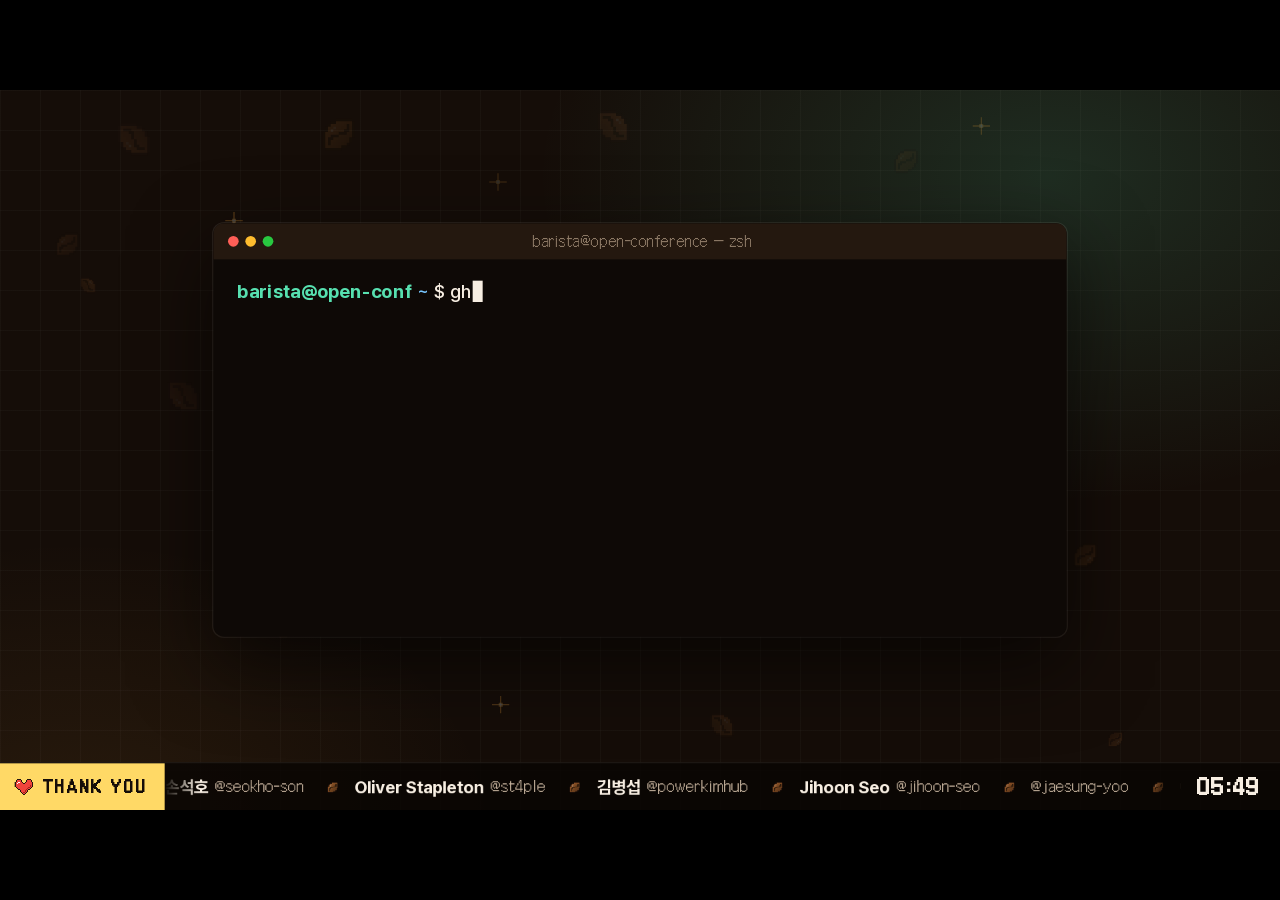
==== commit 9b919ef5: "Rebuild the opening loop as the slide-style "Open Brew" - 13 slides (~4m50s): terminal cold open, ti" ====
--- a/index.html
+++ b/index.html
@@ -1,26 +1,31 @@
 <!doctype html>
 <html lang="ko">
 <head>
-  <meta charset="utf-8">
-  <meta name="viewport" content="width=device-width, initial-scale=1">
-  <title>Cloud-Barista Journey</title>
-  <link rel="icon" href="assets/org.png">
-  <link rel="stylesheet" href="css/show.css">
-  <link rel="stylesheet" href="css/b.css">
+<meta charset="utf-8">
+<meta name="viewport" content="width=device-width, initial-scale=1">
+<title>Cloud-Barista Open Brew</title>
+<link rel="stylesheet" href="css/show.css">
 </head>
 <body>
-  <div id="bg"><div class="blob b1"></div><div class="blob b2"></div><canvas></canvas><div class="grain"></div></div>
-  <div id="stage"><div id="hud"></div></div>
-  <div id="loading">LOADING</div>
+<div id="viewport">
+  <div id="stage">
+    <canvas id="bg" width="1920" height="1080"></canvas>
+    <div id="scenes"></div>
+    <header id="top"></header>
+    <footer id="ticker"></footer>
+    <canvas id="wipe" width="1920" height="1080"></canvas>
+    <div id="loading"><span>☕ brewing…</span></div>
+  </div>
+</div>
 
-  <script src="config.js"></script>
-  <script src="data/data.js"></script>
-  <script src="data/curated.js"></script>
-  <script src="js/engine.js"></script>
-  <script src="js/model.js"></script>
-  <script src="js/village.js"></script>
-  <script src="js/scenes-a.js"></script>
-  <script src="js/scenes-b.js"></script>
-  <script src="js/main.js"></script>
+<script src="data/data.js"></script>
+<script src="data/avatars.js"></script>
+<script src="data/curated.js"></script>
+<script src="config.js"></script>
+<script src="js/sprites.js"></script>
+<script src="js/engine.js"></script>
+<script src="js/model.js"></script>
+<script src="js/scenes.js"></script>
+<script src="js/main.js"></script>
 </body>
 </html>
--- a/css/show.css
+++ b/css/show.css
@@ -1,507 +1,401 @@
-@font-face {
-  font-family: "Pretendard";
-  src: url("../assets/fonts/PretendardVariable.woff2") format("woff2-variations");
-  font-weight: 45 920;
-  font-display: block;
+/* Cloud-Barista Open Brew — opening loop. A 1920x1080 stage, scaled to fit the screen. */
+@font-face { font-family: "Pretendard"; src: url("../assets/fonts/PretendardVariable.woff2") format("woff2-variations"), url("../assets/fonts/PretendardVariable.woff2") format("woff2"); font-weight: 45 920; font-display: block; }
+@font-face { font-family: "Galmuri11"; src: url("../assets/fonts/Galmuri11.woff2") format("woff2"); font-weight: 400; font-display: block; }
+@font-face { font-family: "Galmuri11"; src: url("../assets/fonts/Galmuri11-Bold.woff2") format("woff2"); font-weight: 700; font-display: block; }
+
+:root {
+  --bg: #150d08;
+  --panel: #21160e;
+  --cream: #f7eee2;
+  --muted: #c4b19c;
+  --dim: #8d7a66;
+  --ink: #150d08;
+  --crema: #f2a33a;
+  --latte: #e2bf94;
+  --yellow: #ffd966;
+  --mint: #57e0b0;
+  --sky: #79c7ff;
+  --pink: #ff7a9a;
+  --purple: #c9a8ff;
+  --mono: ui-monospace, "SF Mono", Menlo, Consolas, "D2Coding", "Pretendard", monospace;
+  --pixel: "Galmuri11", "Pretendard", monospace;
 }
 
-@property --glow {
-  syntax: "<color>";
-  inherits: true;
-  initial-value: #e9b872;
+* { box-sizing: border-box; margin: 0; padding: 0; }
+html, body { width: 100%; height: 100%; overflow: hidden; background: #000; }
+body { font-family: "Pretendard", system-ui, sans-serif; color: var(--cream); -webkit-font-smoothing: antialiased; word-break: keep-all; }
+body.idle { cursor: none; }
+.px { image-rendering: pixelated; display: inline-block; }
+
+#viewport { position: fixed; inset: 0; overflow: hidden; background: #000; }
+#stage {
+  --accent: var(--crema);
+  position: absolute; left: 0; top: 0; width: 1920px; height: 1080px; transform-origin: 0 0; overflow: hidden;
+  background:
+    radial-gradient(1100px 700px at 82% 12%, color-mix(in srgb, var(--accent) 15%, transparent), transparent 70%),
+    radial-gradient(900px 640px at 6% 104%, rgba(242, 163, 58, .09), transparent 70%),
+    var(--bg);
+  transition: background .8s;
 }
-
-:root {
-  --bg: #0f0b09;
-  --bg-2: #1a120d;
-  --ink: #f6ede3;
-  --ink-2: #cdbfb2;
-  --ink-3: #8f8177;
-  --line: rgba(246, 237, 227, 0.12);
-  --line-2: rgba(246, 237, 227, 0.06);
-  --card: rgba(246, 237, 227, 0.045);
-  --crema: #e9b872;
-  --caramel: #d98a4e;
-  --cloud: #7cc4ff;
-  --accent: var(--crema);
-  --accent-default: #e9b872;
-  --glow: #e9b872;
-  --ease-out: cubic-bezier(0.16, 1, 0.3, 1);
-  --font: "Pretendard", "Apple SD Gothic Neo", "Noto Sans KR", system-ui, sans-serif;
-  --mono: ui-monospace, "SF Mono", Menlo, Consolas, monospace;
-  transition: --glow 2.4s ease;
+/* faint pixel grid */
+#stage::before {
+  content: ""; position: absolute; inset: 0; pointer-events: none;
+  background-image: linear-gradient(rgba(247, 238, 226, .028) 2px, transparent 2px), linear-gradient(90deg, rgba(247, 238, 226, .028) 2px, transparent 2px);
+  background-size: 60px 60px;
 }
-
-* { box-sizing: border-box; margin: 0; padding: 0; }
-
-html, body {
-  width: 100%;
-  height: 100%;
-  overflow: hidden;
-  background: var(--bg);
-  color: var(--ink);
-  font-family: var(--font);
-  -webkit-font-smoothing: antialiased;
-  font-feature-settings: "ss06";
-  word-break: keep-all;
+#bg { position: absolute; inset: 0; z-index: 1; pointer-events: none; }
+#scenes { position: absolute; inset: 0; z-index: 2; }
+#wipe { position: absolute; inset: 0; z-index: 10; display: none; }
+#loading { position: absolute; inset: 0; z-index: 20; display: grid; place-items: center; background: var(--bg); font: 700 34px var(--pixel); color: var(--muted); }
+.scene { position: absolute; inset: 0; }
+
+/* ---------- shared ---------- */
+.head { position: absolute; left: 96px; top: 124px; max-width: 1240px; }
+.kick { margin-bottom: 18px; }
+.sticker {
+  display: inline-flex; align-items: center; gap: 10px; white-space: nowrap;
+  font: 700 22px/1 var(--pixel); letter-spacing: .07em; text-transform: uppercase;
+  color: var(--ink); background: var(--accent); padding: 11px 16px 10px;
+  box-shadow: 5px 5px 0 rgba(0, 0, 0, .5); transform: rotate(-2deg);
 }
-
-body.idle { cursor: none; }
-
-/* ---------- background ---------- */
-#bg {
-  position: fixed;
-  inset: 0;
-  overflow: hidden;
-  background:
-    radial-gradient(120% 90% at 50% 120%, color-mix(in oklab, var(--glow) 16%, transparent), transparent 60%),
-    radial-gradient(80% 60% at 50% -10%, rgba(124, 196, 255, 0.07), transparent 60%),
-    linear-gradient(180deg, #120d0a 0%, var(--bg) 55%, #0b0807 100%);
-}
-#bg .blob {
-  position: absolute;
-  width: 60vmax;
-  height: 60vmax;
-  border-radius: 50%;
-  filter: blur(80px);
-  opacity: 0.22;
-  will-change: transform;
-}
-#bg .blob.b1 { background: radial-gradient(circle, var(--glow), transparent 65%); left: -15vmax; top: 10vh; animation: drift1 46s ease-in-out infinite alternate; }
-#bg .blob.b2 { background: radial-gradient(circle, #7cc4ff, transparent 65%); right: -20vmax; top: -25vh; opacity: 0.12; animation: drift2 58s ease-in-out infinite alternate; }
-#bg canvas { position: absolute; inset: 0; width: 100%; height: 100%; }
-#bg .grain {
-  position: absolute;
-  inset: 0;
-  opacity: 0.06;
-  background-image: url("data:image/svg+xml;utf8,<svg xmlns='http://www.w3.org/2000/svg' width='160' height='160'><filter id='n'><feTurbulence type='fractalNoise' baseFrequency='0.9' numOctaves='2' stitchTiles='stitch'/></filter><rect width='100%' height='100%' filter='url(%23n)'/></svg>");
-}
-@keyframes drift1 { to { transform: translate(30vw, -20vh) scale(1.2); } }
-@keyframes drift2 { to { transform: translate(-25vw, 30vh) scale(0.9); } }
+.h1 { font-weight: 800; font-size: 76px; line-height: 1.1; letter-spacing: -.028em; color: var(--cream); }
+.h1 em { font-style: normal; color: var(--accent); }
+.sub { margin-top: 14px; font-size: 30px; font-weight: 500; color: var(--muted); letter-spacing: -.01em; }
+.sub b { color: var(--cream); }
+
+.av { position: relative; flex: none; border-radius: 18%; overflow: hidden; background: #2e1d12; }
+.av img { width: 100%; height: 100%; display: block; object-fit: cover; }
+.av .ini { position: absolute; inset: 0; display: grid; place-items: center; font-weight: 800; color: var(--ink); }
+
+.chip { display: inline-flex; align-items: center; gap: 8px; padding: 7px 14px 7px 9px; background: rgba(247, 238, 226, .07); border: 2px solid rgba(247, 238, 226, .1); font-size: 21px; font-weight: 700; white-space: nowrap; }
+.chip img { width: 28px; height: 28px; }
+.chip.more { color: var(--muted); padding-left: 14px; }
+.chips { display: flex; flex-wrap: wrap; gap: 10px; }
+
+.steam { position: absolute; pointer-events: none; }
+.steam i { position: absolute; bottom: 0; opacity: 0; }
+.bit { position: absolute; pointer-events: none; z-index: 6; }
+.inl { width: 40px; height: 40px; vertical-align: -9px; }
+
+/* terminal window */
+.term { background: #0e0906; border-radius: 16px; overflow: hidden; box-shadow: 0 40px 120px rgba(0, 0, 0, .6), 0 0 0 2px rgba(247, 238, 226, .09); }
+.term .tbar { height: 54px; display: flex; align-items: center; gap: 10px; padding: 0 22px; background: #24180f; }
+.term .tbar i { width: 16px; height: 16px; border-radius: 50%; background: #ff5f57; }
+.term .tbar i:nth-child(2) { background: #febc2e; }
+.term .tbar i:nth-child(3) { background: #28c840; }
+.term .tbar span { flex: 1; text-align: center; margin-right: 70px; font: 400 19px var(--pixel); color: var(--dim); }
+.term .tbody { padding: 26px 36px; font: 500 28px/1.62 var(--mono); color: var(--cream); }
+.term .ln { white-space: pre; }
+.term .pr b { color: var(--mint); font-weight: 700; }
+.term .pr i { color: var(--sky); font-style: normal; }
+.term .out { color: #d9c7b2; }
+.term .ar { color: var(--sky); }
+.term .str { color: var(--yellow); }
+.term .cm { color: var(--dim); }
+.term .bar { color: var(--crema); }
+.term .pct { color: var(--cream); }
+.term .ok { color: var(--mint); border-radius: 6px; }
+.term .ok b { color: var(--mint); }
+.term .cursor { display: inline-block; width: 15px; height: 32px; background: var(--cream); vertical-align: -6px; animation: blink 1s steps(1) infinite; }
 @keyframes blink { 50% { opacity: 0; } }
 
-/* ---------- stage (fixed 1920x1080, scaled to fit) ---------- */
-#stage {
-  position: absolute;
-  left: 50%;
-  top: 50%;
-  width: 1920px;
-  height: 1080px;
-  transform-origin: 0 0;
-}
-.scene {
-  position: absolute;
-  inset: 0;
-  padding: 88px 104px 120px;
-}
-
-/* ---------- liquid wipe between scenes ---------- */
-#wipe {
-  position: absolute;
-  left: 0;
-  top: 0;
-  width: 1920px;
-  z-index: 20;
-  pointer-events: none;
-  will-change: transform;
-  filter: drop-shadow(0 -10px 40px rgba(0, 0, 0, 0.5));
-}
-#wipe .wave { display: block; width: 1920px; height: 140px; }
-#wipe .wave path { fill: #140e0a; }
-#wipe .wave .foam { stroke: var(--crema); stroke-width: 6; stroke-opacity: 0.85; }
-#wipe .wave.flip { transform: scaleY(-1); }
-#wipe .body { height: 1080px; background: linear-gradient(180deg, #140e0a, #221710 50%, #140e0a); }
-
-/* ---------- loading ---------- */
-#loading {
-  position: fixed;
-  inset: 0;
-  display: grid;
-  place-items: center;
-  color: var(--ink-3);
-  font-size: 18px;
-  letter-spacing: 0.3em;
-  transition: opacity 0.6s;
-}
-
-/* ---------- HUD ---------- */
-#hud {
-  position: absolute;
-  left: 0;
-  right: 0;
-  bottom: 0;
-  height: 84px;
-  padding: 0 56px;
-  display: flex;
-  align-items: center;
-  gap: 24px;
-  font-size: 20px;
-  color: var(--ink-2);
-  border-top: 1px solid var(--line-2);
-  background: linear-gradient(0deg, rgba(10, 7, 6, 0.75), rgba(10, 7, 6, 0));
-  z-index: 10;
-  transition: opacity 0.6s;
-}
-#hud.hidden { opacity: 0; }
-#hud .brand { display: flex; align-items: center; gap: 14px; font-weight: 650; color: var(--ink); white-space: nowrap; }
-#hud .brand img { width: 36px; height: 36px; border-radius: 9px; }
-#hud .brand .sub { font-weight: 450; color: var(--ink-3); }
-#hud .sections { flex: 1; display: flex; justify-content: center; gap: 8px; }
-#hud .sections span {
-  font-size: 15px;
-  letter-spacing: 0.14em;
-  text-transform: uppercase;
-  padding: 7px 14px;
-  border-radius: 999px;
-  color: var(--ink-3);
-  transition: color 0.5s, background 0.5s;
-  white-space: nowrap;
-}
-#hud .sections span.on { color: var(--bg); background: var(--accent); font-weight: 700; }
-#hud .hudcup { width: 32px; height: 32px; color: var(--ink-3); flex: none; }
-#hud .hudcup .lq { fill: var(--accent); transition: transform 1.2s var(--ease-out), fill 0.6s; }
-#hud .clock { font-variant-numeric: tabular-nums; white-space: nowrap; text-align: right; min-width: 200px; }
-#hud .clock b { color: var(--ink); font-weight: 700; font-size: 26px; margin-left: 10px; }
-#hud .paused { color: var(--crema); letter-spacing: 0.2em; font-size: 14px; display: none; }
-#hud.is-paused .paused { display: inline; }
-
-/* ---------- shared type ---------- */
-.kicker {
-  font-size: 22px;
-  font-weight: 700;
-  letter-spacing: 0.32em;
-  text-transform: uppercase;
-  color: var(--accent);
-}
-.h1 { font-size: 76px; font-weight: 800; letter-spacing: -0.02em; line-height: 1.12; }
-.h2 { font-size: 56px; font-weight: 780; letter-spacing: -0.02em; line-height: 1.15; }
-.lead { font-size: 30px; font-weight: 450; color: var(--ink-2); line-height: 1.45; }
-.muted { color: var(--ink-3); }
-.num { font-variant-numeric: tabular-nums; }
-.grad {
-  background: linear-gradient(90deg, #f6ede3 0%, var(--crema) 55%, var(--caramel) 100%);
-  -webkit-background-clip: text; background-clip: text; color: transparent;
-}
-.head { display: flex; flex-direction: column; gap: 14px; }
-.head .h1, .head .h2 { margin-top: 2px; }
-
-/* avatar */
-.av {
-  position: relative;
-  border-radius: 50%;
-  overflow: hidden;
-  background: #2a201a;
-  flex: none;
-  box-shadow: 0 0 0 2px rgba(246, 237, 227, 0.14);
-}
-.av img { width: 100%; height: 100%; object-fit: cover; display: block; }
-.av .ini {
-  position: absolute; inset: 0; display: grid; place-items: center;
-  font-weight: 700; color: var(--ink-2);
-}
-
-/* cup icon */
-.cup { display: block; overflow: visible; }
-.cup .steam path { animation: steam 3.2s ease-in-out infinite; transform-box: fill-box; }
-.cup .steam path:nth-child(2) { animation-delay: -1.1s; }
-.cup .steam path:nth-child(3) { animation-delay: -2.2s; }
-@keyframes steam {
-  0% { opacity: 0; transform: translateY(6px) scaleY(0.8); }
-  40% { opacity: 0.9; }
-  100% { opacity: 0; transform: translateY(-10px) scaleY(1.1); }
-}
-.float { position: relative; isolation: isolate; animation: float 6s ease-in-out infinite; }
-@keyframes float {
-  0%, 100% { transform: translateY(0); }
-  50% { transform: translateY(-8px); }
-}
-.halo {
-  position: absolute; left: 50%; top: 56%; z-index: -1;
-  width: 150%; aspect-ratio: 1; border-radius: 50%;
-  transform: translate(-50%, -50%);
-  background: radial-gradient(circle, color-mix(in oklab, var(--crema) 34%, transparent), transparent 62%);
-  filter: blur(26px);
-  pointer-events: none;
-}
-
-/* ---------- prologue ---------- */
-.s-prologue .ph {
-  position: absolute; inset: 0;
-  display: flex; flex-direction: column; align-items: center; justify-content: center;
-  text-align: center; gap: 22px; padding-bottom: 140px;
-}
-.s-prologue .bean { width: 92px; height: 92px; margin-bottom: 30px; filter: drop-shadow(0 24px 30px rgba(0, 0, 0, 0.55)); }
-.s-prologue .term { display: flex; flex-direction: column; gap: 22px; font-family: var(--mono); font-size: 30px; color: var(--ink-2); text-align: left; }
-.s-prologue .term .line { display: flex; gap: 40px; opacity: 0; white-space: pre; }
-.s-prologue .term .d { color: var(--crema); font-weight: 600; min-width: 200px; font-variant-numeric: tabular-nums; }
-.s-prologue .term .line.typing .t::after { content: "▍"; color: var(--crema); margin-left: 2px; animation: blink 0.8s steps(1) infinite; }
-.s-prologue .since { font-size: 38px; font-weight: 400; color: var(--ink-2); }
-.s-prologue .since b { font-size: 54px; font-weight: 800; color: var(--ink); margin-right: 2px; }
-.s-prologue .float { margin: 4px 0 6px; }
-.s-prologue .hero-cup { width: 250px; height: 250px; }
-.s-prologue .title { font-size: 104px; font-weight: 850; letter-spacing: -0.03em; line-height: 1.05; }
-.s-prologue .title .w { display: inline-block; white-space: pre; }
-.s-prologue .meta { font-size: 30px; color: var(--ink-2); font-weight: 500; display: flex; gap: 22px; align-items: center; }
-.s-prologue .meta .dot { width: 6px; height: 6px; border-radius: 50%; background: var(--ink-3); }
-.s-prologue .years { font-size: 36px; font-weight: 300; color: var(--ink-2); letter-spacing: 0.04em; }
-.s-prologue .years b { font-weight: 700; color: var(--crema); }
-.s-prologue .url { position: absolute; bottom: 132px; font-size: 22px; letter-spacing: 0.18em; color: var(--ink-3); }
-
-/* ---------- growth ---------- */
-.s-growth svg { position: absolute; left: 0; top: 0; overflow: visible; }
-.s-growth .metric { position: absolute; top: 318px; }
-.s-growth .metric .k { font-size: 26px; font-weight: 700; color: var(--ink-2); }
-.s-growth .metric .v { margin-top: 6px; font-size: 112px; font-weight: 820; letter-spacing: -0.03em; line-height: 1; font-variant-numeric: tabular-nums; }
-.s-growth .metric .v small { font-size: 44px; font-weight: 700; margin-left: 6px; color: var(--ink-2); }
-.s-growth .metric .d { margin-top: 10px; font-size: 19px; color: var(--ink-3); }
-.s-growth .base { stroke: rgba(246, 237, 227, 0.14); stroke-width: 1; }
-.s-growth .axis { stroke: rgba(246, 237, 227, 0.25); stroke-width: 2; }
-.s-growth .tick { stroke: rgba(246, 237, 227, 0.35); stroke-width: 1.5; }
-.s-growth .yr { fill: var(--ink-2); font: 650 22px var(--font); }
-.s-growth .rel line { stroke: rgba(246, 237, 227, 0.18); stroke-width: 1; }
-.s-growth .rel text { fill: var(--ink-3); font: 600 16px var(--font); }
-.s-growth .ph line { stroke: rgba(246, 237, 227, 0.4); stroke-width: 1.5; stroke-dasharray: 4 6; }
-.s-growth .ph circle { fill: var(--ink); stroke: #0f0b09; stroke-width: 3; }
-.s-growth .when { position: absolute; top: 732px; transform: translateX(-50%); font-size: 22px; font-weight: 750; color: var(--crema); font-variant-numeric: tabular-nums; white-space: nowrap; }
-.s-growth .relnow { position: absolute; left: 50%; top: 912px; transform: translateX(-50%); font-size: 24px; color: var(--ink-2); white-space: nowrap; }
-.s-growth .relnow b { color: var(--ink); font-weight: 800; }
-
-/* ---------- clouds ---------- */
-.s-clouds svg { position: absolute; left: 0; top: 0; }
-.s-clouds .links line { stroke: rgba(124, 196, 255, 0.4); stroke-width: 2; }
-.s-clouds .links.live line { stroke-dasharray: 0.04 0.06 !important; animation: flow 1.6s linear infinite; }
-@keyframes flow { to { stroke-dashoffset: -0.1; } }
-.s-clouds .hub {
-  position: absolute; transform: translate(-50%, -50%);
-  width: 240px; height: 240px; border-radius: 50%;
-  display: flex; flex-direction: column; align-items: center; justify-content: center; gap: 6px;
-  background: radial-gradient(circle at 50% 40%, #2a1f17, #160f0b);
-  border: 3px solid var(--crema);
-  box-shadow: 0 0 0 10px rgba(233, 184, 114, 0.08), 0 30px 60px rgba(0, 0, 0, 0.5);
-}
-.s-clouds .hub.live { animation: hubpulse 2.4s ease-in-out infinite; }
-@keyframes hubpulse { 50% { box-shadow: 0 0 0 22px rgba(233, 184, 114, 0.05), 0 30px 60px rgba(0, 0, 0, 0.5); } }
-.s-clouds .hub .n { font-size: 38px; font-weight: 820; letter-spacing: -0.01em; }
-.s-clouds .hub .s { font-size: 14px; color: var(--ink-3); letter-spacing: 0.1em; text-transform: uppercase; text-align: center; white-space: nowrap; }
-.s-clouds .chip {
-  position: absolute; transform: translate(-50%, -50%);
-  display: flex; align-items: center; gap: 12px; padding: 14px 22px 14px 16px;
-  border-radius: 999px; background: #17110d; border: 1.5px solid rgba(124, 196, 255, 0.45);
-  font-size: 24px; font-weight: 700; white-space: nowrap;
-  box-shadow: 0 12px 30px rgba(0, 0, 0, 0.45);
-}
-.s-clouds .chip svg { position: static; width: 34px; height: 24px; fill: #7cc4ff; }
-
-/* ---------- year ---------- */
-.s-year .strip {
-  position: absolute; left: 104px; right: 104px; top: 64px; height: 40px;
-  display: flex; justify-content: space-between; align-items: center;
-}
-.s-year .strip::before { content: ""; position: absolute; left: 0; right: 0; top: 50%; height: 1px; background: var(--line); }
-.s-year .strip span {
-  position: relative; font-size: 20px; font-weight: 600; color: var(--ink-3);
-  padding: 4px 14px; border-radius: 999px; background: var(--bg-2); font-variant-numeric: tabular-nums;
-}
-.s-year .strip span.past { color: var(--ink-2); }
-.s-year .strip span.on { color: var(--bg); background: var(--accent); font-weight: 800; }
-.s-year .cols { position: absolute; left: 104px; right: 104px; top: 150px; bottom: 120px; display: grid; grid-template-columns: 640px 1fr; gap: 72px; }
-.s-year .left { display: flex; flex-direction: column; }
-.s-year .yr { font-size: 236px; font-weight: 850; letter-spacing: -0.05em; line-height: 0.9; display: flex; overflow: hidden; padding-bottom: 12px; }
-.s-year .yr span { display: inline-block; background: linear-gradient(180deg, var(--ink) 20%, var(--accent)); -webkit-background-clip: text; background-clip: text; color: transparent; }
-.s-year .cum { font-size: 19px; color: var(--ink-3); margin-top: 4px; font-variant-numeric: tabular-nums; }
-.s-year .cum b { color: var(--ink-2); font-weight: 700; }
-.s-year .era { margin-top: 18px; font-size: 52px; font-weight: 780; letter-spacing: -0.02em; line-height: 1.2; }
-.s-year .line { margin-top: 14px; font-size: 26px; color: var(--ink-2); line-height: 1.5; }
-.s-year .rels { margin-top: 28px; display: flex; flex-direction: column; gap: 14px; }
-.rel-chip { display: flex; align-items: center; gap: 18px; padding: 14px 22px 14px 16px; border-radius: 20px; background: var(--card); border: 1px solid var(--line-2); }
-.rel-chip .cup { width: 54px; height: 54px; }
-.rel-chip .nm { font-size: 30px; font-weight: 750; }
-.rel-chip .ko { font-size: 20px; color: var(--ink-3); margin-left: 8px; font-weight: 500; }
-.rel-chip .vd { margin-left: auto; text-align: right; font-size: 20px; color: var(--ink-2); font-variant-numeric: tabular-nums; }
-.rel-chip .vd b { display: block; font-size: 24px; color: var(--ink); }
-.s-year .confs { margin-top: 16px; display: flex; flex-wrap: wrap; gap: 10px; }
-.conf-chip { font-size: 18px; padding: 8px 16px; border-radius: 999px; border: 1px solid var(--line); color: var(--ink-2); }
-.conf-chip b { color: var(--accent); margin-right: 6px; }
-.conf-chip.now { border-color: var(--accent); color: var(--ink); }
-
-.s-year .right { display: flex; flex-direction: column; gap: 22px; min-height: 0; }
-.sec-h { display: flex; align-items: baseline; gap: 16px; font-size: 22px; font-weight: 700; letter-spacing: 0.2em; text-transform: uppercase; color: var(--ink-3); }
-.sec-h b { font-size: 40px; letter-spacing: 0; color: var(--ink); font-variant-numeric: tabular-nums; }
-.sec-h .rule { flex: 1; height: 1px; background: var(--line); align-self: center; }
-.s-year .repos { display: grid; grid-template-columns: 1fr 1fr; gap: 12px 28px; }
-.repo-row { min-width: 0; display: flex; flex-direction: column; gap: 4px; padding: 12px 0 12px 20px; border-left: 3px solid var(--fam, var(--accent)); }
-.repo-row .t { font-size: 26px; font-weight: 750; display: flex; align-items: baseline; gap: 12px; white-space: nowrap; min-width: 0; }
-.repo-row .t .s { font-size: 16px; font-weight: 500; color: var(--ink-3); font-family: var(--mono); overflow: hidden; text-overflow: ellipsis; }
-.repo-row .d { font-size: 19px; color: var(--ink-2); white-space: nowrap; overflow: hidden; text-overflow: ellipsis; }
-.more { font-size: 20px; color: var(--ink-3); }
-.s-year .people { display: flex; flex-wrap: wrap; gap: 18px 14px; align-content: flex-start; }
-.person { display: flex; flex-direction: column; align-items: center; gap: 8px; width: var(--cell, 96px); }
-.person .n { font-size: 15px; color: var(--ink-2); max-width: 100%; white-space: nowrap; overflow: hidden; text-overflow: ellipsis; text-align: center; }
-
-/* ---------- menu board ---------- */
-.s-menu .board {
-  margin-top: 44px;
-  display: grid; grid-template-columns: 1fr 1fr; gap: 80px;
-  padding: 44px 60px;
-  border-radius: 32px;
-  background: linear-gradient(180deg, rgba(40, 46, 40, 0.55), rgba(26, 30, 26, 0.55));
-  border: 1px solid rgba(246, 237, 227, 0.1);
-  box-shadow: inset 0 0 120px rgba(0, 0, 0, 0.35);
-}
-.s-menu .col h3 { font-size: 26px; font-weight: 800; letter-spacing: 0.3em; color: var(--crema); margin-bottom: 18px; display: flex; justify-content: space-between; }
-.s-menu .col h3 span { color: var(--ink-3); letter-spacing: 0.1em; font-weight: 600; font-size: 20px; }
-.s-menu .item { display: flex; align-items: center; gap: 18px; padding: 9px 0; }
-.s-menu .item .cup { width: 52px; height: 52px; }
-.s-menu .item .nm { font-size: 32px; font-weight: 750; white-space: nowrap; }
-.s-menu .item .ko { font-size: 19px; color: var(--ink-3); margin-left: 4px; white-space: nowrap; }
-.s-menu .item .lead-dots { flex: 1; border-bottom: 2px dotted rgba(246, 237, 227, 0.18); transform: translateY(8px); min-width: 20px; }
-.s-menu .item .v { font-size: 28px; font-weight: 700; font-variant-numeric: tabular-nums; }
-.s-menu .item .dt { font-size: 19px; color: var(--ink-3); font-variant-numeric: tabular-nums; min-width: 84px; text-align: right; }
-.s-menu .item.latest .nm { color: var(--rc); }
-.s-menu .badge { font-size: 14px; font-weight: 800; letter-spacing: 0.16em; padding: 5px 10px; border-radius: 8px; background: var(--rc); color: var(--bg); }
-.s-menu .foot { margin-top: 26px; font-size: 22px; color: var(--ink-3); text-align: center; }
-
-/* ---------- family ---------- */
-.s-family .head { flex-direction: row; align-items: flex-end; justify-content: space-between; }
-.s-family .head .l { display: flex; flex-direction: column; gap: 12px; max-width: 1300px; }
-.s-family .head .r { text-align: right; font-size: 22px; color: var(--ink-3); white-space: nowrap; }
-.s-family .head .r b { display: block; font-size: 64px; color: var(--ink); font-weight: 800; font-variant-numeric: tabular-nums; line-height: 1; }
-.s-family .cards { position: absolute; left: 104px; right: 104px; top: 330px; bottom: 120px; display: grid; gap: 22px; }
-.card {
-  position: relative;
-  display: flex; flex-direction: column;
-  padding: 26px 28px 22px;
-  border-radius: 24px;
-  background: var(--card);
-  border: 1px solid var(--line-2);
-  overflow: hidden;
-  transition: border-color 0.5s, background 0.5s, transform 0.5s var(--ease-out);
-}
-.card::before { content: ""; position: absolute; left: 0; right: 0; top: 0; height: 4px; background: var(--fam); opacity: 0.85; }
-.card.lit { border-color: color-mix(in oklab, var(--fam) 70%, transparent); background: color-mix(in oklab, var(--fam) 9%, transparent); transform: translateY(-6px); }
-.card .t { font-size: 32px; font-weight: 780; letter-spacing: -0.01em; display: flex; align-items: center; gap: 12px; white-space: nowrap; min-width: 0; }
-.card .t .tt { overflow: hidden; text-overflow: ellipsis; min-width: 0; }
-.card .t .tag { flex: none; }
-.card .tag.new { color: var(--bg); background: var(--fam); border-color: transparent; }
-.card > .m { margin-top: 6px; }
-.card .d { margin-top: 14px; font-size: 21px; color: var(--ink-2); line-height: 1.45; display: -webkit-box; -webkit-line-clamp: 2; -webkit-box-orient: vertical; overflow: hidden; }
-.card .f { margin-top: auto; padding-top: 14px; display: flex; align-items: center; justify-content: space-between; gap: 12px; }
-.card .stack { display: flex; align-items: center; padding-left: 10px; }
-.card .stack .av { width: 40px; height: 40px; margin-left: -10px; box-shadow: 0 0 0 3px #19120e; }
-.card .stack .plus { margin-left: 10px; font-size: 18px; color: var(--ink-3); font-weight: 600; }
-.card .m { font-size: 18px; color: var(--ink-3); white-space: nowrap; overflow: hidden; text-overflow: ellipsis; font-variant-numeric: tabular-nums; }
-.card .m b { color: var(--ink-2); font-weight: 650; }
-.card .cnt { font-size: 17px; color: var(--ink-3); white-space: nowrap; }
-.tag { font-size: 12px; font-weight: 800; letter-spacing: 0.14em; padding: 4px 8px; border-radius: 6px; border: 1px solid var(--line); color: var(--ink-3); }
-.cards.compact .card { padding: 20px 22px 18px; }
-.cards.compact .card .t { font-size: 25px; }
-.cards.compact .card .d { font-size: 18px; margin-top: 8px; }
-.cards.compact .card .stack .av { width: 32px; height: 32px; }
-
-/* ---------- spotlight ---------- */
-.s-spot { display: grid; grid-template-columns: 720px 1fr; gap: 96px; padding-top: 110px; }
-.s-spot .l { display: flex; flex-direction: column; gap: 18px; }
-.s-spot .name { font-size: 104px; font-weight: 850; letter-spacing: -0.03em; line-height: 1.05; margin-top: 6px; white-space: nowrap; }
-.s-spot .desc { font-size: 32px; color: var(--ink-2); line-height: 1.45; margin-top: 8px; }
-.s-spot .first { font-size: 20px; color: var(--ink-3); line-height: 1.5; }
-.s-spot .first .d { color: var(--crema); font-weight: 700; font-variant-numeric: tabular-nums; }
-.s-spot .first .q { color: var(--ink-2); }
-.s-spot .first .who { font-family: var(--mono); font-size: 17px; }
-.s-spot .facts { margin-top: 28px; display: grid; grid-template-columns: 1fr 1fr; gap: 26px 32px; }
-.s-spot .fact .v { font-size: 64px; font-weight: 800; font-variant-numeric: tabular-nums; line-height: 1; letter-spacing: -0.02em; }
-.s-spot .fact .k { font-size: 21px; color: var(--ink-3); margin-top: 8px; }
-.s-spot .r { display: flex; flex-direction: column; }
-.s-spot .bars { margin-top: 28px; display: flex; flex-direction: column; gap: 14px; }
-.bar-row { display: grid; grid-template-columns: 52px 250px 1fr; align-items: center; gap: 18px; }
-.bar-row .av { width: 52px; height: 52px; }
-.bar-row .who { min-width: 0; }
-.bar-row .who .n { font-size: 23px; font-weight: 700; white-space: nowrap; overflow: hidden; text-overflow: ellipsis; }
-.bar-row .who .l2 { font-size: 15px; color: var(--ink-3); font-family: var(--mono); white-space: nowrap; overflow: hidden; text-overflow: ellipsis; }
-.bar-row .track { position: relative; height: 18px; display: flex; align-items: center; gap: 14px; }
-.bar-row .fill { height: 18px; border-radius: 0 4px 4px 0; background: var(--fam, var(--crema)); width: 0; }
-.bar-row .val { font-size: 21px; color: var(--ink-2); font-variant-numeric: tabular-nums; white-space: nowrap; font-weight: 600; }
-
-/* ---------- village ---------- */
-.s-village canvas { position: absolute; left: 0; top: 0; }
-.s-village .head { position: absolute; left: 104px; top: 88px; max-width: 1000px; }
-.s-village .ticker { position: absolute; right: 104px; top: 76px; text-align: right; }
-.s-village .ticker .y { font-size: 124px; font-weight: 850; color: var(--crema); line-height: 1; letter-spacing: -0.03em; font-variant-numeric: tabular-nums; }
-.s-village .ticker .m { font-size: 26px; color: var(--ink-2); margin-top: 6px; font-variant-numeric: tabular-nums; }
-.s-village .ticker .s { font-size: 21px; color: var(--ink-3); margin-top: 10px; font-variant-numeric: tabular-nums; white-space: nowrap; }
-.s-village .ticker .s b { color: var(--ink); font-weight: 750; }
-.s-village .note {
-  position: absolute; left: 50%; top: 262px; transform: translateX(-50%);
-  padding: 10px 24px; border-radius: 999px; white-space: nowrap;
-  background: rgba(24, 17, 13, 0.9); border: 1px solid rgba(233, 184, 114, 0.45);
-  font-size: 22px; font-weight: 600; color: var(--ink);
-}
-.s-village .bar { position: absolute; left: 0; right: 0; top: 966px; height: 2px; background: var(--line); }
-.s-village .bar .tick { position: absolute; top: 10px; transform: translateX(-50%); font-size: 16px; color: var(--ink-3); font-variant-numeric: tabular-nums; }
-.s-village .bar .tick::before { content: ""; position: absolute; left: 50%; top: -12px; width: 1px; height: 8px; background: rgba(246, 237, 227, 0.3); }
-.s-village .bar .dot { position: absolute; top: -4px; width: 10px; height: 10px; border-radius: 50%; background: rgba(246, 237, 227, 0.2); transform: translateX(-50%); transition: background 0.4s, box-shadow 0.4s; }
-.s-village .bar .dot.on { background: var(--rc); box-shadow: 0 0 14px var(--rc); }
-.s-village .bar .ph { position: absolute; top: -7px; width: 16px; height: 16px; border-radius: 50%; background: var(--ink); transform: translateX(-50%); box-shadow: 0 0 0 4px rgba(246, 237, 227, 0.2); }
-.s-village .bar .ph .lbl { position: absolute; left: 50%; top: -34px; transform: translateX(-50%); white-space: nowrap; font-size: 17px; font-weight: 700; color: var(--crema); opacity: 0; }
-
-/* ---------- head baristas ---------- */
-.s-crew .cards {
-  position: absolute; left: 104px; right: 104px; top: 300px; bottom: 120px;
-  display: grid; grid-template-rows: 1fr 1fr; gap: 20px;
-}
-.s-crew .face {
-  min-width: 0; border-radius: 24px; padding: 24px 14px 16px;
-  display: flex; flex-direction: column; align-items: center; text-align: center; gap: 4px;
-  background: var(--card);
-  border: 1px solid var(--line);
-  transition: transform 0.6s var(--ease-out), box-shadow 0.6s, border-color 0.6s, background 0.6s;
-}
-.s-crew .face.lit {
-  transform: translateY(-8px);
-  border-color: var(--crema);
-  background: color-mix(in oklab, var(--crema) 8%, transparent);
-  box-shadow: 0 24px 60px rgba(0, 0, 0, 0.55);
-}
-.s-crew .face .av { box-shadow: 0 0 0 3px var(--crema), 0 12px 30px rgba(0, 0, 0, 0.5); }
-.s-crew .nm { margin-top: 12px; font-size: 28px; font-weight: 800; letter-spacing: -0.01em; max-width: 100%; white-space: nowrap; overflow: hidden; text-overflow: ellipsis; }
-.s-crew .en { font-size: 16px; color: var(--ink-2); max-width: 100%; white-space: nowrap; overflow: hidden; text-overflow: ellipsis; }
-.s-crew .lg { font-size: 14px; color: var(--ink-3); font-family: var(--mono); max-width: 100%; white-space: nowrap; overflow: hidden; text-overflow: ellipsis; }
-.s-crew .co { font-size: 14px; color: var(--ink-3); max-width: 100%; white-space: nowrap; overflow: hidden; text-overflow: ellipsis; }
-.s-crew .tags { display: flex; gap: 6px; flex-wrap: wrap; justify-content: center; margin-top: 6px; }
-.s-crew .tg { font-size: 12px; font-weight: 800; letter-spacing: 0.08em; padding: 3px 9px; border-radius: 999px; background: color-mix(in oklab, var(--crema) 22%, transparent); color: var(--crema); white-space: nowrap; }
-.s-crew .st { margin-top: auto; padding-top: 8px; display: flex; gap: 10px; flex-wrap: wrap; justify-content: center; font-size: 14px; color: var(--ink-3); font-variant-numeric: tabular-nums; }
-.s-crew .st b { color: var(--ink-2); font-weight: 700; }
-
-/* ---------- wall ---------- */
-.s-wall .head { flex-direction: row; justify-content: space-between; align-items: flex-end; }
-.s-wall .ticker { text-align: right; }
-.s-wall .ticker .y { font-size: 96px; font-weight: 850; color: var(--crema); font-variant-numeric: tabular-nums; line-height: 1; letter-spacing: -0.03em; }
-.s-wall .ticker .c { font-size: 22px; color: var(--ink-3); margin-top: 6px; font-variant-numeric: tabular-nums; }
-.s-wall .wall { position: absolute; left: 104px; right: 104px; top: 280px; bottom: 112px; }
-.s-wall .wall .av { position: absolute; transition: transform 0.6s var(--ease-out), opacity 0.6s, box-shadow 0.6s; }
-.s-wall .wall.focus .av { opacity: 0.35; }
-.s-wall .wall.focus .av.hot { opacity: 1; transform: scale(1.7); z-index: 2; box-shadow: 0 0 0 3px var(--crema), 0 12px 40px rgba(0, 0, 0, 0.6); }
-.s-wall .tag-card {
-  position: absolute; z-index: 5; pointer-events: none;
-  padding: 16px 24px; border-radius: 18px;
-  background: rgba(24, 17, 13, 0.94); border: 1px solid rgba(233, 184, 114, 0.45);
-  box-shadow: 0 18px 50px rgba(0, 0, 0, 0.55);
-  white-space: nowrap;
-  transition: opacity 0.4s;
-}
-.s-wall .tag-card .n { font-size: 30px; font-weight: 780; }
-.s-wall .tag-card .l { font-size: 18px; color: var(--ink-3); font-family: var(--mono); margin-top: 2px; }
-.s-wall .tag-card .m { font-size: 19px; color: var(--ink-2); margin-top: 8px; }
-.s-wall .tag-card .m b { color: var(--crema); }
-
-/* ---------- outro ---------- */
-.s-outro { display: flex; flex-direction: column; align-items: center; justify-content: center; text-align: center; gap: 16px; padding-bottom: 140px; }
-.s-outro .float { margin-bottom: 10px; }
-.s-outro .hero-cup { width: 230px; height: 230px; }
-.s-outro .big { font-size: 80px; font-weight: 820; letter-spacing: -0.02em; line-height: 1.15; }
-.s-outro .sub { margin-top: 10px; font-size: 24px; color: var(--ink-3); letter-spacing: 0.12em; }
-.s-outro .count { font-size: 132px; font-weight: 800; font-variant-numeric: tabular-nums; letter-spacing: -0.02em; color: var(--crema); line-height: 1; }
-.s-outro .ttl { font-size: 36px; font-weight: 700; color: var(--ink-2); }
-.s-outro .thanks { font-size: 26px; color: var(--ink-2); }
-.s-outro .thanks b { color: var(--ink); }
-.s-outro .faces { display: flex; justify-content: center; margin-top: 8px; }
-.s-outro .faces .av { width: 56px; height: 56px; margin-left: -12px; box-shadow: 0 0 0 3px var(--bg); }
+/* ---------- top bar ---------- */
+#top { position: absolute; left: 0; right: 0; top: 0; height: 96px; padding: 0 64px; display: flex; align-items: center; justify-content: space-between; z-index: 5; transition: opacity .6s; }
+#top.hidden { opacity: 0; }
+#top .brand { display: flex; align-items: center; gap: 14px; }
+#top .brand img { width: 40px; height: 40px; }
+#top .brand b { font: 700 22px var(--pixel); letter-spacing: .14em; }
+#top .brand i { font: 400 22px var(--pixel); color: var(--dim); font-style: normal; }
+#top .brand span { font-size: 22px; font-weight: 600; color: var(--muted); }
+#top .chapters { display: flex; gap: 4px; }
+#top .chapters span { font: 700 16px/1 var(--pixel); letter-spacing: .1em; color: var(--dim); padding: 9px 12px 8px; transition: color .4s, background .4s; }
+#top .chapters span.on { color: var(--ink); background: var(--accent); box-shadow: 3px 3px 0 rgba(0, 0, 0, .5); }
+#top .paused { display: none; position: absolute; left: 50%; top: 30px; transform: translateX(-50%); font: 700 18px var(--pixel); background: var(--pink); color: var(--ink); padding: 8px 12px; }
+body.is-paused #top .paused { display: block; }
+body.rehearsal.is-paused #top .paused { display: none; }
+body.no-hud #top, body.no-hud #ticker { opacity: 0 !important; }
+
+/* ---------- THANK YOU ticker ---------- */
+#ticker { position: absolute; left: 0; right: 0; bottom: 0; height: 72px; z-index: 5; display: flex; align-items: center; background: rgba(9, 5, 3, .82); border-top: 2px solid rgba(247, 238, 226, .07); transition: opacity .6s; }
+#ticker .label { flex: none; height: 100%; display: flex; align-items: center; gap: 12px; padding: 0 26px 0 22px; background: var(--yellow); color: var(--ink); font: 700 22px var(--pixel); letter-spacing: .1em; }
+#ticker .label img { width: 30px; height: 30px; }
+#ticker .track { flex: 1; overflow: hidden; height: 100%; display: flex; align-items: center;
+  -webkit-mask-image: linear-gradient(90deg, transparent, #000 50px, #000 calc(100% - 50px), transparent); mask-image: linear-gradient(90deg, transparent, #000 50px, #000 calc(100% - 50px), transparent); }
+#ticker .run { display: inline-flex; white-space: nowrap; will-change: transform; }
+#ticker .tk { display: inline-flex; align-items: center; gap: 10px; font-size: 26px; font-weight: 600; }
+#ticker .tk em { font: 400 19px var(--pixel); color: var(--muted); font-style: normal; }
+#ticker .tk img { width: 22px; height: 22px; margin: 0 22px; opacity: .85; }
+#ticker .clock { flex: none; padding: 0 30px 0 22px; display: flex; align-items: baseline; gap: 10px; font: 700 30px var(--pixel); }
+#ticker .clock small { font-size: 17px; color: var(--muted); }
+
+/* ---------- 1. boot ---------- */
+.s-boot .term { position: absolute; left: 320px; top: 200px; width: 1280px; height: 620px; }
+
+/* ---------- 2. title ---------- */
+.s-title .art { position: absolute; left: 130px; top: 190px; width: 560px; height: 720px; }
+.s-title .art .mug { position: absolute; left: 56px; bottom: 30px; width: 448px; height: 448px; filter: drop-shadow(0 30px 40px rgba(0, 0, 0, .45)); }
+.s-title .art .cloud { position: absolute; left: 92px; top: 0; width: 256px; height: 256px; }
+.s-title .ttext { position: absolute; left: 760px; top: 286px; width: 1090px; }
+.s-title .stickers { display: flex; gap: 18px; margin-bottom: 34px; }
+.s-title .sticker.s1 { background: var(--yellow); }
+.s-title .sticker.s2 { background: var(--mint); transform: rotate(2deg); }
+.s-title .sticker.s3 { background: var(--pink); transform: rotate(-3deg); }
+.s-title .brandword { font-weight: 900; font-size: 150px; line-height: .95; letter-spacing: -.045em; white-space: nowrap; text-shadow: 8px 8px 0 rgba(0, 0, 0, .35); }
+.s-title .brandword .dash { color: var(--accent); }
+.s-title .evname { margin-top: 18px; font-weight: 800; font-size: 74px; letter-spacing: -.03em; color: var(--accent); }
+.s-title .tsub { margin-top: 30px; font-size: 34px; font-weight: 500; color: var(--muted); }
+.s-title .tsub b { color: var(--cream); }
+.s-title .tmeta { margin-top: 26px; display: flex; align-items: center; gap: 18px; font: 700 28px var(--pixel); }
+.s-title .tmeta i { width: 10px; height: 10px; background: var(--accent); }
+.s-title .trow { margin-top: 46px; display: flex; align-items: center; gap: 30px; }
+.s-title .stack { display: flex; align-items: center; }
+.s-title .stack .av { margin-left: -14px; box-shadow: 0 0 0 4px var(--bg); }
+.s-title .stack .av:first-child { margin-left: 0; }
+.s-title .stack .more { margin-left: 14px; padding: 10px 14px 9px; background: rgba(247, 238, 226, .1); font: 700 24px var(--pixel); }
+.s-title .turl { font: 700 24px var(--pixel); color: var(--muted); white-space: nowrap; }
+.splash { position: absolute; left: 1500px; top: 232px; transform: rotate(-14deg); font: 700 40px var(--pixel); color: #ffff55; text-shadow: 4px 4px 0 #3f3f15; white-space: nowrap; }
+.splash span { display: inline-block; }
+
+/* ---------- 3. numbers ---------- */
+.s-numbers .grid { position: absolute; left: 96px; right: 96px; top: 372px; display: grid; grid-template-columns: repeat(4, 1fr); gap: 24px; }
+.stat { position: relative; height: 280px; padding: 30px 30px 0 38px; background: var(--panel); border: 2px solid rgba(247, 238, 226, .07); overflow: hidden; }
+.stat::before { content: ""; position: absolute; left: 0; top: 0; bottom: 0; width: 8px; background: var(--c); }
+.stat .v { font-weight: 800; font-size: 88px; line-height: 1; letter-spacing: -.04em; white-space: nowrap; font-variant-numeric: tabular-nums; }
+.stat .v small { font-size: 38px; font-weight: 700; margin: 0 10px 0 6px; color: var(--c); letter-spacing: -.02em; }
+.stat .k { margin-top: 22px; display: flex; align-items: center; gap: 14px; font-size: 32px; font-weight: 800; color: var(--c); }
+.stat .k img { width: 48px; height: 48px; }
+.stat .d { margin-top: 10px; font-size: 22px; color: var(--muted); }
+.s-numbers .fact { position: absolute; right: 96px; top: 252px; background: var(--latte); transform: rotate(1.5deg); font: 700 22px/1.2 "Pretendard"; letter-spacing: 0; text-transform: none; padding: 10px 20px 10px 12px; }
+.s-numbers .fact b { font-weight: 900; }
+.s-numbers .fact img { width: 40px; height: 40px; }
+
+/* ---------- 4. at a glance ---------- */
+.s-glance .chart { position: absolute; inset: 0; }
+.s-glance svg { position: absolute; inset: 0; }
+.s-glance .grid line { stroke: rgba(247, 238, 226, .08); stroke-width: 2; }
+.s-glance .grid text { fill: var(--dim); font: 400 18px var(--pixel); }
+.s-glance .yl { stroke: rgba(247, 238, 226, .12); stroke-width: 2; stroke-dasharray: 4 8; }
+.s-glance .yt { fill: var(--muted); font: 700 24px var(--pixel); }
+.s-glance .cl { fill: none; stroke: var(--crema); stroke-width: 4; stroke-linejoin: round; }
+.s-glance .pl { fill: none; stroke: #b392ff; stroke-width: 3; stroke-linejoin: round; }
+.s-glance .ph { stroke: var(--cream); stroke-width: 2; stroke-dasharray: 6 6; }
+.s-glance .lg { font-size: 30px; }
+.s-glance .lg.c { color: var(--crema); }
+.s-glance .lg.p { color: #b392ff; }
+.s-glance .counters { position: absolute; right: 96px; top: 128px; text-align: right; }
+.s-glance .counters .when { font: 700 66px/1 var(--pixel); }
+.s-glance .counters .row { margin-top: 14px; display: flex; gap: 24px; justify-content: flex-end; font-size: 24px; color: var(--muted); }
+.s-glance .counters .row b { color: var(--cream); font-weight: 800; font-size: 32px; font-variant-numeric: tabular-nums; }
+.s-glance .marks > * { position: absolute; transform: translateX(-50%); }
+.s-glance .rel { top: 330px; display: flex; flex-direction: column; align-items: center; gap: 2px; }
+.s-glance .rel.low { top: 404px; }
+.s-glance .rel img { width: 44px; height: 44px; }
+.s-glance .rel span { font: 700 16px var(--pixel); white-space: nowrap; text-shadow: 0 2px 0 #000; }
+.s-glance .conf { top: 916px; display: flex; flex-direction: column; align-items: center; font: 700 16px var(--pixel); color: var(--yellow); }
+.s-glance .conf i { width: 10px; height: 10px; background: var(--yellow); margin-bottom: 6px; }
+.s-glance .mile { top: 482px; padding: 6px 12px; background: #0f2a20; border: 2px solid var(--mint); font: 700 17px var(--pixel); color: var(--mint); white-space: nowrap; display: flex; gap: 10px; align-items: baseline; }
+.s-glance .mile span { font-weight: 400; color: #9fe3c9; font-size: 15px; }
+.s-glance .mile::after { content: ""; position: absolute; left: 50%; top: 100%; height: 332px; border-left: 2px dashed rgba(87, 224, 176, .45); }
+.s-glance .now { top: 906px; background: var(--pink); font-size: 18px; }
+.s-glance .peak { transform: none; }
+.s-glance .peak i { position: absolute; left: -11px; top: -11px; width: 22px; height: 22px; background: var(--yellow); box-shadow: 0 0 0 5px var(--bg); }
+.s-glance .peak .sticker { position: absolute; left: 26px; top: -68px; background: var(--yellow); font-size: 19px; letter-spacing: .02em; text-transform: none; }
+
+/* ---------- 5. years ---------- */
+.s-year .ystrip { position: absolute; left: 96px; top: 124px; display: flex; gap: 8px; }
+.s-year .ystrip span { font: 700 22px/1 var(--pixel); color: var(--dim); padding: 10px 13px 9px; }
+.s-year .ystrip span.past { color: var(--muted); }
+.s-year .ystrip span.on { color: var(--ink); background: var(--accent); box-shadow: 4px 4px 0 rgba(0, 0, 0, .5); }
+.s-year .yleft { position: absolute; left: 96px; top: 192px; width: 820px; }
+.s-year .ybig { display: flex; overflow: hidden; padding: 0 14px 14px 0; font-weight: 900; font-size: 228px; line-height: .92; letter-spacing: -.05em; text-shadow: 10px 10px 0 color-mix(in srgb, var(--accent) 50%, transparent); }
+.s-year .ytitle { margin-top: 10px; font-size: 58px; font-weight: 800; letter-spacing: -.03em; color: var(--accent); }
+.s-year .yline { margin-top: 14px; font-size: 28px; line-height: 1.45; color: var(--muted); }
+.s-year .yline .nw { white-space: nowrap; }
+.s-year .badges { margin-top: 20px; display: flex; gap: 14px; min-height: 0; }
+.s-year .badges:empty { display: none; }
+.s-year .badges .sticker:nth-child(2) { transform: rotate(1.5deg); background: var(--yellow); }
+.s-year .badges .sticker.ghost { background: transparent; color: var(--muted); box-shadow: none; outline: 2px dashed var(--dim); transform: none; }
+.s-year .yrels { margin-top: 26px; display: flex; flex-direction: column; gap: 12px; }
+.s-year .yrel { display: flex; align-items: center; gap: 18px; }
+.s-year .yrel img { width: 64px; height: 64px; }
+.s-year .yrel b { display: block; font-size: 34px; font-weight: 800; color: var(--rc); line-height: 1.1; }
+.s-year .yrel > div > span { font-size: 21px; color: var(--muted); }
+.s-year .yrel .vd { margin-left: 14px; font: 400 20px var(--pixel); color: var(--muted); display: flex; gap: 12px; align-items: baseline; }
+.s-year .yrel .vd b { font: 700 24px var(--pixel); color: var(--cream); }
+.s-year .yconfs { margin-top: 18px; display: flex; flex-wrap: wrap; gap: 10px; }
+.s-year .yconfs span { font: 700 18px var(--pixel); color: var(--yellow); outline: 2px solid rgba(255, 217, 102, .4); padding: 8px 11px 7px; }
+.s-year .yconfs b { margin-right: 8px; }
+.s-year .yright { position: absolute; left: 980px; top: 192px; width: 844px; }
+.s-year .ystats { display: grid; grid-template-columns: repeat(4, 1fr); gap: 14px; }
+.s-year .ys { padding: 14px 18px 12px; background: var(--panel); border-top: 5px solid var(--accent); }
+.s-year .ys b { display: block; font-size: 48px; font-weight: 800; letter-spacing: -.03em; font-variant-numeric: tabular-nums; }
+.s-year .ys span { font-size: 20px; color: var(--muted); }
+.s-year .ysec { margin-top: 26px; }
+.s-year .lab { display: block; font: 700 20px var(--pixel); color: var(--accent); letter-spacing: .05em; margin-bottom: 12px; }
+.s-year .faces { display: flex; flex-wrap: wrap; gap: 10px 8px; }
+.s-year .face { display: flex; flex-direction: column; align-items: center; gap: 6px; }
+.s-year .face span { font-size: 15px; color: var(--muted); max-width: 100%; overflow: hidden; text-overflow: ellipsis; white-space: nowrap; }
+.s-year .quiet { font-size: 24px; color: var(--muted); }
+.s-year .ycum { position: absolute; left: 980px; top: 930px; font-size: 22px; color: var(--muted); }
+.s-year .ycum b { color: var(--cream); }
+
+/* ---------- 6. blend ---------- */
+.s-blend .lab { font: 700 20px var(--pixel); color: var(--accent); letter-spacing: .05em; margin-bottom: 16px; }
+.s-blend .beans { position: absolute; left: 96px; top: 372px; width: 520px; }
+.s-blend .sgrid { display: grid; grid-template-columns: repeat(4, 1fr); gap: 16px 6px; }
+.s-blend .sack { display: flex; flex-direction: column; align-items: center; gap: 2px; }
+.s-blend .sack img { width: 84px; height: 84px; }
+.s-blend .sack span { font-size: 18px; font-weight: 700; white-space: nowrap; }
+.s-blend .station { position: absolute; top: 386px; width: 380px; height: 452px; padding: 28px; background: var(--panel); border: 2px solid rgba(247, 238, 226, .1); display: flex; flex-direction: column; align-items: center; justify-content: center; text-align: center; z-index: 2; }
+.s-blend .station .pic { width: 200px; height: 200px; display: grid; place-items: center; border-radius: 50%; background: radial-gradient(closest-side, #f4e6d2 0 70%, #d9c6ab 71% 76%, transparent 77%); }
+.s-blend .station.g { left: 680px; }
+.s-blend .station.m { left: 1110px; }
+.s-blend .station .step { position: absolute; left: -20px; top: -20px; width: 46px; height: 46px; background: var(--accent); color: var(--ink); font: 700 24px var(--pixel); display: grid; place-items: center; box-shadow: 4px 4px 0 rgba(0, 0, 0, .5); }
+.s-blend .station img { width: 144px; height: 144px; }
+.s-blend .station .role { margin-top: 12px; }
+.s-blend .station.m .role { background: var(--yellow); }
+.s-blend .station .nm { margin-top: 20px; font-size: 42px; font-weight: 800; letter-spacing: -.02em; }
+.s-blend .station .ln { margin-top: 12px; font-size: 22px; color: var(--muted); line-height: 1.5; }
+.s-blend .menu { position: absolute; left: 1556px; top: 372px; width: 300px; }
+.s-blend .drink { display: flex; align-items: center; gap: 14px; margin-bottom: 24px; }
+.s-blend .drink img { width: 72px; height: 72px; }
+.s-blend .drink b { display: block; font-size: 25px; font-weight: 800; }
+.s-blend .drink span { font-size: 18px; color: var(--muted); }
+.s-blend .flow { position: absolute; inset: 0; pointer-events: none; z-index: 1; }
+.s-blend .tbean { position: absolute; width: 30px; height: 30px; opacity: 0; }
+
+/* ---------- 7. bug dex ---------- */
+.s-bugs .dex { position: absolute; left: 96px; right: 96px; top: 352px; display: grid; grid-template-columns: repeat(7, 1fr); gap: 16px; }
+.s-bugs .bug { position: relative; height: 300px; padding: 12px 12px 12px; background: var(--panel); border: 2px solid rgba(247, 238, 226, .09); display: flex; flex-direction: column; align-items: center; text-align: center; transition: transform .3s, box-shadow .3s; }
+.s-bugs .bug .no { align-self: flex-start; font: 700 16px var(--pixel); color: var(--dim); }
+.s-bugs .bug .pic { width: 150px; height: 112px; display: grid; place-items: center; background: radial-gradient(closest-side, color-mix(in srgb, var(--c) 34%, transparent), transparent); }
+.s-bugs .bug .pic img { width: 104px; height: 104px; }
+.s-bugs .bug .nm { margin-top: 4px; font-size: 22px; font-weight: 800; white-space: nowrap; letter-spacing: -.02em; }
+.s-bugs .bug .ko { margin-top: 4px; font: 700 17px var(--pixel); color: var(--c); }
+.s-bugs .bug .ln { margin-top: 8px; font-size: 17px; line-height: 1.35; color: var(--muted); word-break: keep-all; }
+.s-bugs .bug .ft { margin-top: auto; width: 100%; display: flex; justify-content: space-between; font: 400 14px var(--pixel); color: var(--dim); }
+.s-bugs .bug.sleep .pic img { filter: grayscale(.55) brightness(.85); }
+.s-bugs .bug .zz { position: absolute; right: 8px; top: 10px; font: 700 14px var(--pixel); color: var(--sky); transform: rotate(6deg); }
+.s-bugs .bug.scan { transform: translateY(-12px); box-shadow: 0 0 0 4px var(--c), 0 18px 40px rgba(0, 0, 0, .45); }
+.s-bugs .tail { position: absolute; right: 96px; top: 280px; background: var(--sky); transform: rotate(1.5deg); font: 700 21px "Pretendard"; letter-spacing: 0; text-transform: none; }
+
+/* ---------- 8. menu ---------- */
+.s-menu .board { position: absolute; left: 96px; right: 96px; top: 348px; display: grid; grid-template-columns: 1fr 1fr; gap: 64px; padding: 26px 48px 22px; background: #1a110b; outline: 3px solid rgba(226, 191, 148, .22); box-shadow: inset 0 0 0 10px rgba(0, 0, 0, .25); }
+.s-menu .col h3 { display: flex; align-items: baseline; justify-content: space-between; font: 700 30px var(--pixel); letter-spacing: .14em; color: var(--accent); border-bottom: 3px dashed rgba(226, 191, 148, .32); padding-bottom: 12px; margin-bottom: 6px; }
+.s-menu .col h3 span { font-size: 20px; color: var(--muted); letter-spacing: .04em; }
+.s-menu .item { position: relative; display: flex; align-items: center; gap: 16px; height: 70px; padding: 0 10px; }
+.s-menu .item img { width: 52px; height: 52px; }
+.s-menu .item .nm { font-size: 32px; font-weight: 800; color: var(--rc); white-space: nowrap; }
+.s-menu .item .ko { font-size: 20px; color: var(--muted); white-space: nowrap; }
+.s-menu .item .dots { flex: 1; border-bottom: 3px dotted rgba(247, 238, 226, .16); transform: translateY(8px); }
+.s-menu .item .v { font: 700 22px var(--pixel); }
+.s-menu .item .dt { width: 92px; text-align: right; font: 400 19px var(--pixel); color: var(--muted); }
+.s-menu .item.latest { background: linear-gradient(90deg, color-mix(in srgb, var(--rc) 20%, transparent), transparent 80%); }
+.s-menu .item .new { position: absolute; left: -30px; top: -4px; background: var(--pink); font-size: 16px; padding: 6px 8px 5px; transform: rotate(-12deg); }
+.s-menu .item.mystery .q { position: relative; width: 52px; height: 52px; }
+.s-menu .item.mystery .q i { position: absolute; left: 0; right: 0; top: 4px; text-align: center; font: 700 30px var(--pixel); color: var(--yellow); font-style: normal; text-shadow: 3px 3px 0 #000; }
+.s-menu .item.mystery .nm { color: var(--muted); }
+.s-menu .item.mystery .v, .s-menu .item.mystery .dt { color: var(--dim); }
+
+/* ---------- 9. dev life ---------- */
+.s-devlife .pleft { position: absolute; left: 96px; top: 360px; }
+.s-devlife .hrs { display: flex; gap: 5px; margin: 0 0 8px 52px; }
+.s-devlife .hrs span { width: 38px; font: 400 16px var(--pixel); color: var(--dim); }
+.s-devlife .prow { display: flex; align-items: center; gap: 5px; margin-bottom: 5px; }
+.s-devlife .dk { width: 47px; font: 700 20px var(--pixel); color: var(--muted); }
+.s-devlife .prow i { display: block; width: 38px; height: 38px; }
+.s-devlife .hist { position: relative; display: flex; align-items: flex-end; gap: 5px; height: 150px; margin: 22px 0 0 52px; border-bottom: 2px solid rgba(247, 238, 226, .15); }
+.s-devlife .bar { position: relative; width: 38px; background: #7a4521; transform-origin: bottom; }
+.s-devlife .bar.pk { background: var(--yellow); }
+.s-devlife .bar.dip { background: var(--mint); }
+.s-devlife .bar[data-l]::after { content: attr(data-l); position: absolute; left: 50%; bottom: calc(100% + 6px); transform: translateX(-50%); font: 700 16px var(--pixel); white-space: nowrap; color: var(--cream); }
+.s-devlife .legend { margin: 14px 0 0 52px; display: flex; align-items: center; gap: 8px; font: 400 16px var(--pixel); color: var(--dim); }
+.s-devlife .legend i { width: 18px; height: 18px; }
+.s-devlife .pright { position: absolute; left: 1252px; top: 340px; width: 572px; display: flex; flex-direction: column; gap: 18px; }
+.s-devlife .pfact { display: flex; align-items: center; gap: 24px; min-height: 128px; padding: 16px 24px; background: var(--panel); border-left: 8px solid var(--c); }
+.s-devlife .pfact .big { min-width: 206px; font-size: 54px; font-weight: 900; color: var(--c); letter-spacing: -.035em; white-space: nowrap; }
+.s-devlife .pfact .k { font-size: 23px; font-weight: 700; }
+.s-devlife .pfact .q { margin-top: 6px; font: 400 18px var(--pixel); color: var(--muted); }
+
+/* ---------- 10. head baristas ---------- */
+.s-heroes .hgrid { position: absolute; left: 60px; right: 60px; top: 390px; display: flex; flex-direction: column; align-items: center; gap: 30px; }
+.s-heroes .hrow { display: flex; gap: 20px; }
+.s-heroes .hcard { width: 176px; display: flex; flex-direction: column; align-items: center; gap: 8px; text-align: center; }
+.s-heroes .hcard .av { box-shadow: 6px 6px 0 rgba(0, 0, 0, .45); }
+.s-heroes .hcard b { font-size: 25px; font-weight: 800; max-width: 100%; overflow: hidden; text-overflow: ellipsis; white-space: nowrap; }
+.s-heroes .hcard span { font: 400 15px var(--pixel); color: var(--muted); max-width: 100%; overflow: hidden; text-overflow: ellipsis; white-space: nowrap; }
+.s-heroes .htag { position: absolute; left: 96px; top: 130px; display: flex; align-items: center; gap: 22px; }
+.s-heroes .htag .cnt { font: 700 30px var(--pixel); }
+.s-heroes .hspot { position: absolute; left: 96px; top: 238px; width: 1040px; height: 720px; }
+.s-heroes .card { display: flex; align-items: flex-start; gap: 54px; }
+.s-heroes .portrait { flex: none; padding: 14px; background: var(--cream); box-shadow: 14px 14px 0 var(--accent); transform: rotate(-2deg); }
+.s-heroes .portrait .av { border-radius: 0; }
+.s-heroes .info { width: 580px; padding-top: 4px; }
+.s-heroes .info .nm { font-size: 96px; font-weight: 900; line-height: 1.04; letter-spacing: -.04em; white-space: nowrap; overflow: hidden; }
+.s-heroes .info .login { margin-top: 10px; font: 700 28px var(--pixel); color: var(--accent); }
+.s-heroes .info .role { margin-top: 14px; font-size: 30px; font-weight: 700; }
+.s-heroes .info .since { margin-top: 28px; display: flex; align-items: baseline; gap: 14px; font: 400 22px var(--pixel); color: var(--muted); }
+.s-heroes .info .since b { font: 700 46px var(--pixel); color: var(--cream); }
+.s-heroes .info .era { margin-top: 16px; display: inline-flex; align-items: center; gap: 12px; padding: 8px 20px 8px 10px; background: rgba(247, 238, 226, .08); font-size: 26px; font-weight: 700; }
+.s-heroes .info .era img { width: 44px; height: 44px; }
+.s-heroes .info .repos { margin-top: 30px; }
+.s-heroes .info .repos .lab { display: block; margin-bottom: 12px; font: 700 18px var(--pixel); color: var(--muted); letter-spacing: .04em; }
+.s-heroes .thx { position: absolute; left: 6px; top: 420px; display: inline-flex; align-items: center; gap: 14px; padding: 14px 22px 13px 16px; background: var(--yellow); color: var(--ink); font: 700 28px var(--pixel); box-shadow: 6px 6px 0 rgba(0, 0, 0, .5); transform: rotate(-2deg); white-space: nowrap; }
+.s-heroes .hmini { position: absolute; left: 1196px; top: 238px; width: 628px; display: grid; grid-template-columns: repeat(5, 1fr); gap: 18px 8px; }
+.s-heroes .mi { display: flex; flex-direction: column; align-items: center; gap: 6px; opacity: .38; transition: opacity .4s, transform .4s; }
+.s-heroes .mi span { font-size: 15px; color: var(--muted); max-width: 118px; overflow: hidden; text-overflow: ellipsis; white-space: nowrap; }
+.s-heroes .mi.seen { opacity: .75; }
+.s-heroes .mi.on { opacity: 1; transform: scale(1.12); }
+.s-heroes .mi.on .av { box-shadow: 0 0 0 5px var(--accent), 6px 6px 0 rgba(0, 0, 0, .5); }
+.s-heroes .mi.on span { color: var(--cream); font-weight: 700; }
+
+/* ---------- 11. everyone, as one mug ---------- */
+.s-wall .mosaic .blk { position: absolute; }
+.s-wall .blk.ceramic { background: #f4efe6; box-shadow: inset -6px -6px 0 rgba(0, 0, 0, .07); }
+.s-wall .blk.rim { background: #fffaf2; box-shadow: inset 0 -8px 0 #d9cfc0; }
+.s-wall .blk.shade { background: #cfc6b8; box-shadow: inset -6px -6px 0 rgba(0, 0, 0, .08); }
+.s-wall .blk.seat { background: #2e1a0e; box-shadow: inset 0 0 0 2px rgba(0, 0, 0, .3); }
+.s-wall .blk.seat.free { background: #4a2c17; display: grid; place-items: center; }
+.s-wall .blk.seat.free::after { content: "+"; font: 700 30px var(--pixel); color: var(--crema); }
+.s-wall .mosaic .av.m { position: absolute; border-radius: 6px; transition: transform .35s, filter .35s, box-shadow .35s; }
+.s-wall .mosaic.focus .av.m:not(.hot) { filter: brightness(.42) saturate(.5); }
+.s-wall .mosaic .av.m.hot { z-index: 3; transform: scale(1.75); box-shadow: 0 0 0 3px var(--accent), 0 12px 30px rgba(0, 0, 0, .6); }
+.s-wall .wcount { position: absolute; left: 96px; top: 372px; }
+.s-wall .wcount .yr { font: 700 64px/1 var(--pixel); color: var(--accent); }
+.s-wall .wcount .cnt { margin-top: 6px; font-size: 60px; font-weight: 800; color: var(--muted); }
+.s-wall .wcount .cnt b { font-size: 170px; line-height: 1; font-weight: 900; color: var(--cream); letter-spacing: -.05em; font-variant-numeric: tabular-nums; margin-right: 8px; }
+.s-wall .wmsg, .s-wall .wspot { position: absolute; left: 96px; top: 700px; width: 700px; }
+.s-wall .wmsg .big { font-size: 66px; font-weight: 900; color: var(--accent); letter-spacing: -.03em; }
+.s-wall .wmsg .line { margin-top: 10px; font-size: 28px; font-weight: 600; }
+.s-wall .wmsg .line.dim { color: var(--muted); font-weight: 500; display: flex; align-items: center; gap: 10px; }
+.s-wall .wmsg .plus { display: inline-grid; place-items: center; width: 36px; height: 36px; background: #4a2c17; color: var(--crema); font: 700 24px var(--pixel); }
+.s-wall .sc { display: flex; gap: 26px; align-items: center; }
+.s-wall .sc .av { box-shadow: 0 0 0 4px var(--accent), 8px 8px 0 rgba(0, 0, 0, .45); }
+.s-wall .sc .nm { font-size: 46px; font-weight: 900; letter-spacing: -.03em; white-space: nowrap; }
+.s-wall .sc .lg { margin-top: 4px; font: 700 22px var(--pixel); color: var(--accent); }
+.s-wall .sc .mt { margin-top: 10px; font-size: 22px; color: var(--muted); }
+.s-wall .sc .er { margin-top: 8px; display: flex; align-items: center; gap: 10px; font-size: 22px; font-weight: 700; }
+.s-wall .sc .er img { width: 34px; height: 34px; }
+
+/* ---------- 12. join ---------- */
+.s-join .term { position: absolute; left: 96px; top: 392px; width: 1080px; height: 420px; }
+.s-join .term .tbody { font-size: 26px; }
+.s-join .qr { position: absolute; left: 1300px; top: 336px; width: 464px; padding: 32px 32px 28px; background: var(--cream); color: var(--ink); text-align: center; box-shadow: 16px 16px 0 var(--accent); transform: rotate(2deg); }
+.s-join .qr .code svg { width: 400px; height: 400px; display: block; }
+.s-join .qr .url { margin-top: 16px; font: 700 26px var(--pixel); }
+.s-join .qr .url2 { margin-top: 6px; font: 400 20px var(--pixel); color: #6b5a48; }
+.s-join .qr .scan { position: absolute; right: -30px; top: -24px; background: var(--pink); transform: rotate(10deg); }
+
+/* ---------- 13. outro ---------- */
+.s-outro { display: flex; flex-direction: column; align-items: center; justify-content: center; text-align: center; padding-bottom: 70px; }
+.s-outro .cheers { position: relative; display: flex; height: 250px; margin-bottom: 20px; }
+.s-outro .cheers img { width: 240px; height: 240px; }
+.s-outro .cheers .ma { transform: rotate(12deg); }
+.s-outro .cheers .mb { transform: scaleX(-1) rotate(12deg); margin-left: -30px; }
+.s-outro .big { font-size: 86px; font-weight: 900; letter-spacing: -.035em; }
+.s-outro .count { font: 700 130px/1.1 var(--pixel); color: var(--accent); }
+.s-outro .evt { margin-top: 18px; font-size: 46px; font-weight: 800; color: var(--accent); letter-spacing: -.02em; }
+.s-outro .meta { margin-top: 18px; display: flex; align-items: center; gap: 18px; font: 700 28px var(--pixel); }
+.s-outro .meta i { width: 10px; height: 10px; background: var(--accent); }
+.s-outro .thanks { margin-top: 40px; font-size: 28px; color: var(--muted); }
+.s-outro .thanks b { color: var(--cream); font-weight: 800; }
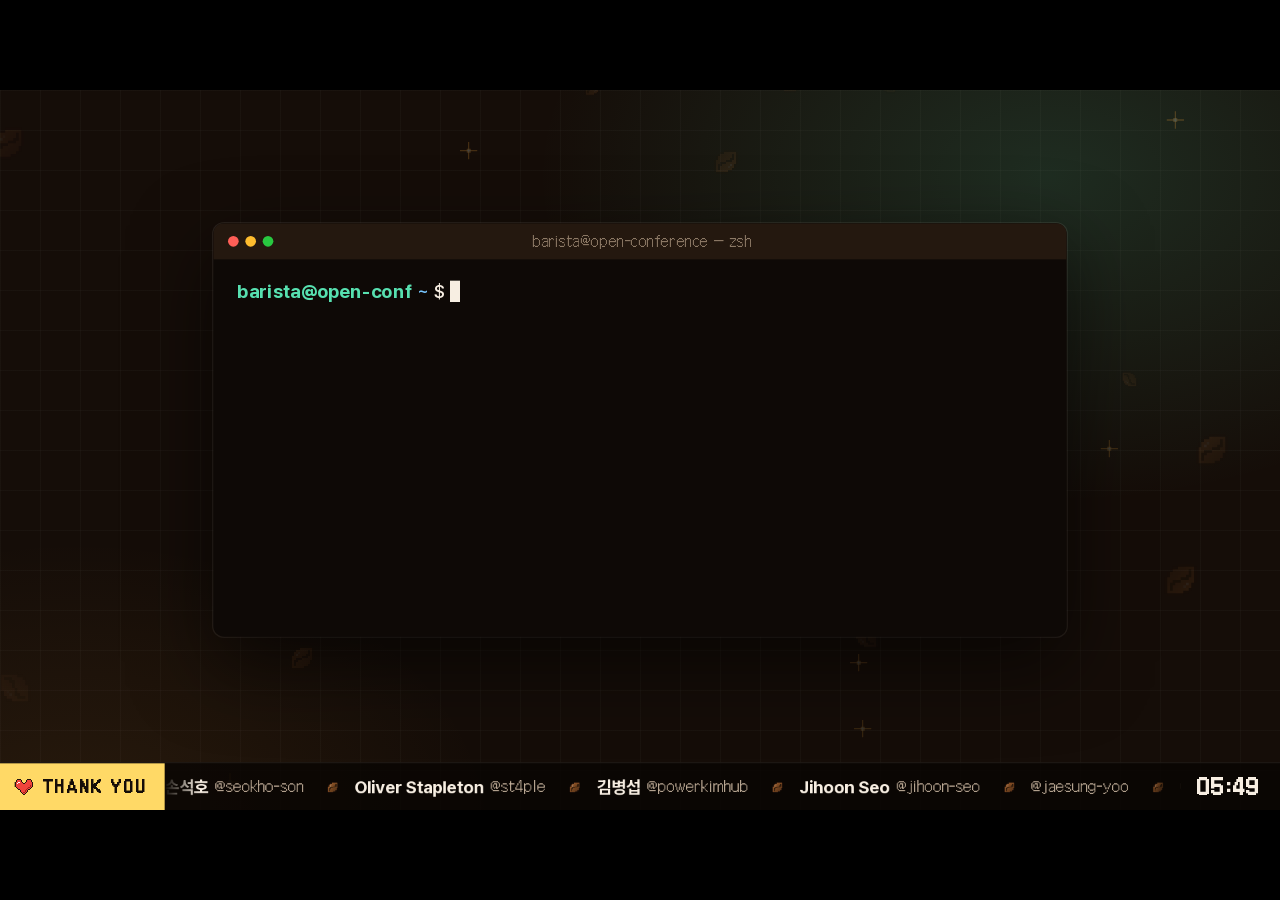
==== commit 2daef7e9: "feat: add looping background MIDI music Play an original chiptune MIDI (assets/bgm.mid, embedded as " ====
--- a/index.html
+++ b/index.html
@@ -21,9 +21,11 @@
 <script src="data/data.js"></script>
 <script src="data/avatars.js"></script>
 <script src="data/curated.js"></script>
+<script src="data/bgm.js"></script>
 <script src="config.js"></script>
 <script src="js/sprites.js"></script>
 <script src="js/engine.js"></script>
+<script src="js/music.js"></script>
 <script src="js/model.js"></script>
 <script src="js/scenes.js"></script>
 <script src="js/main.js"></script>
